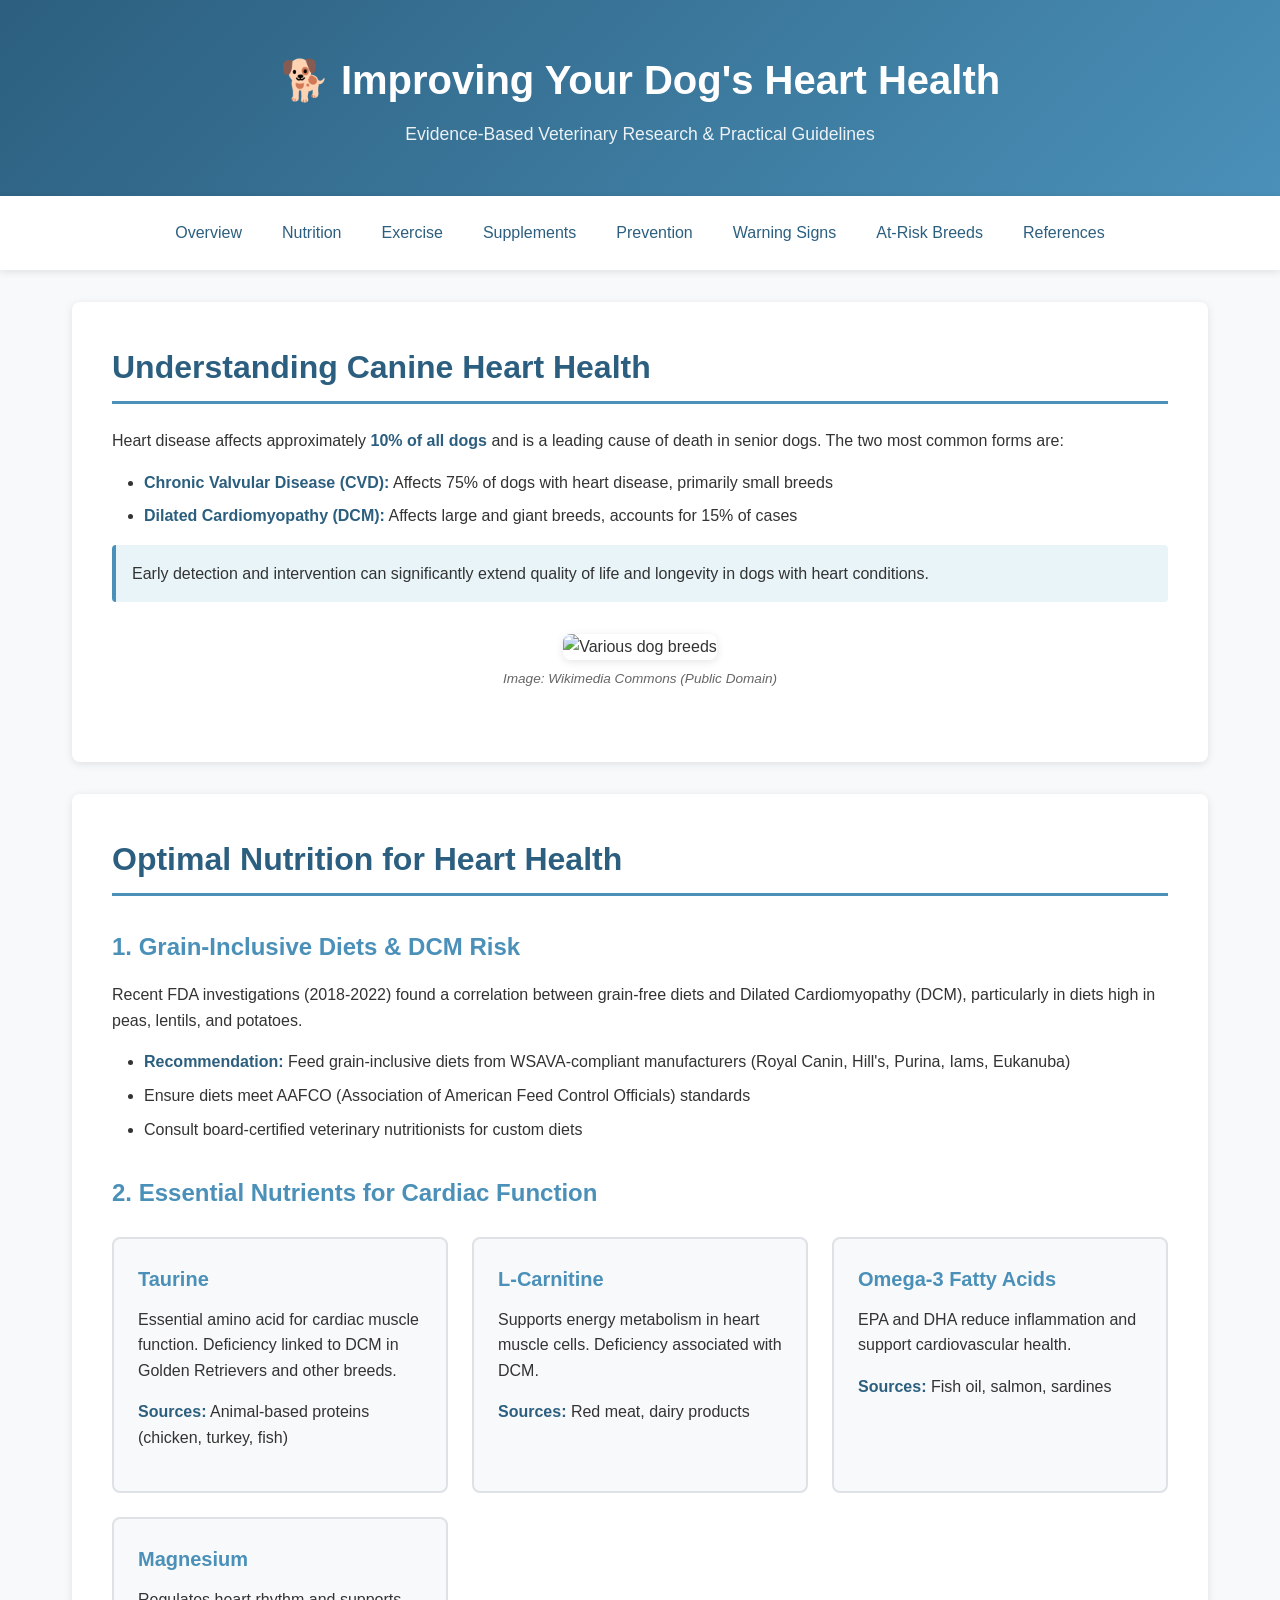
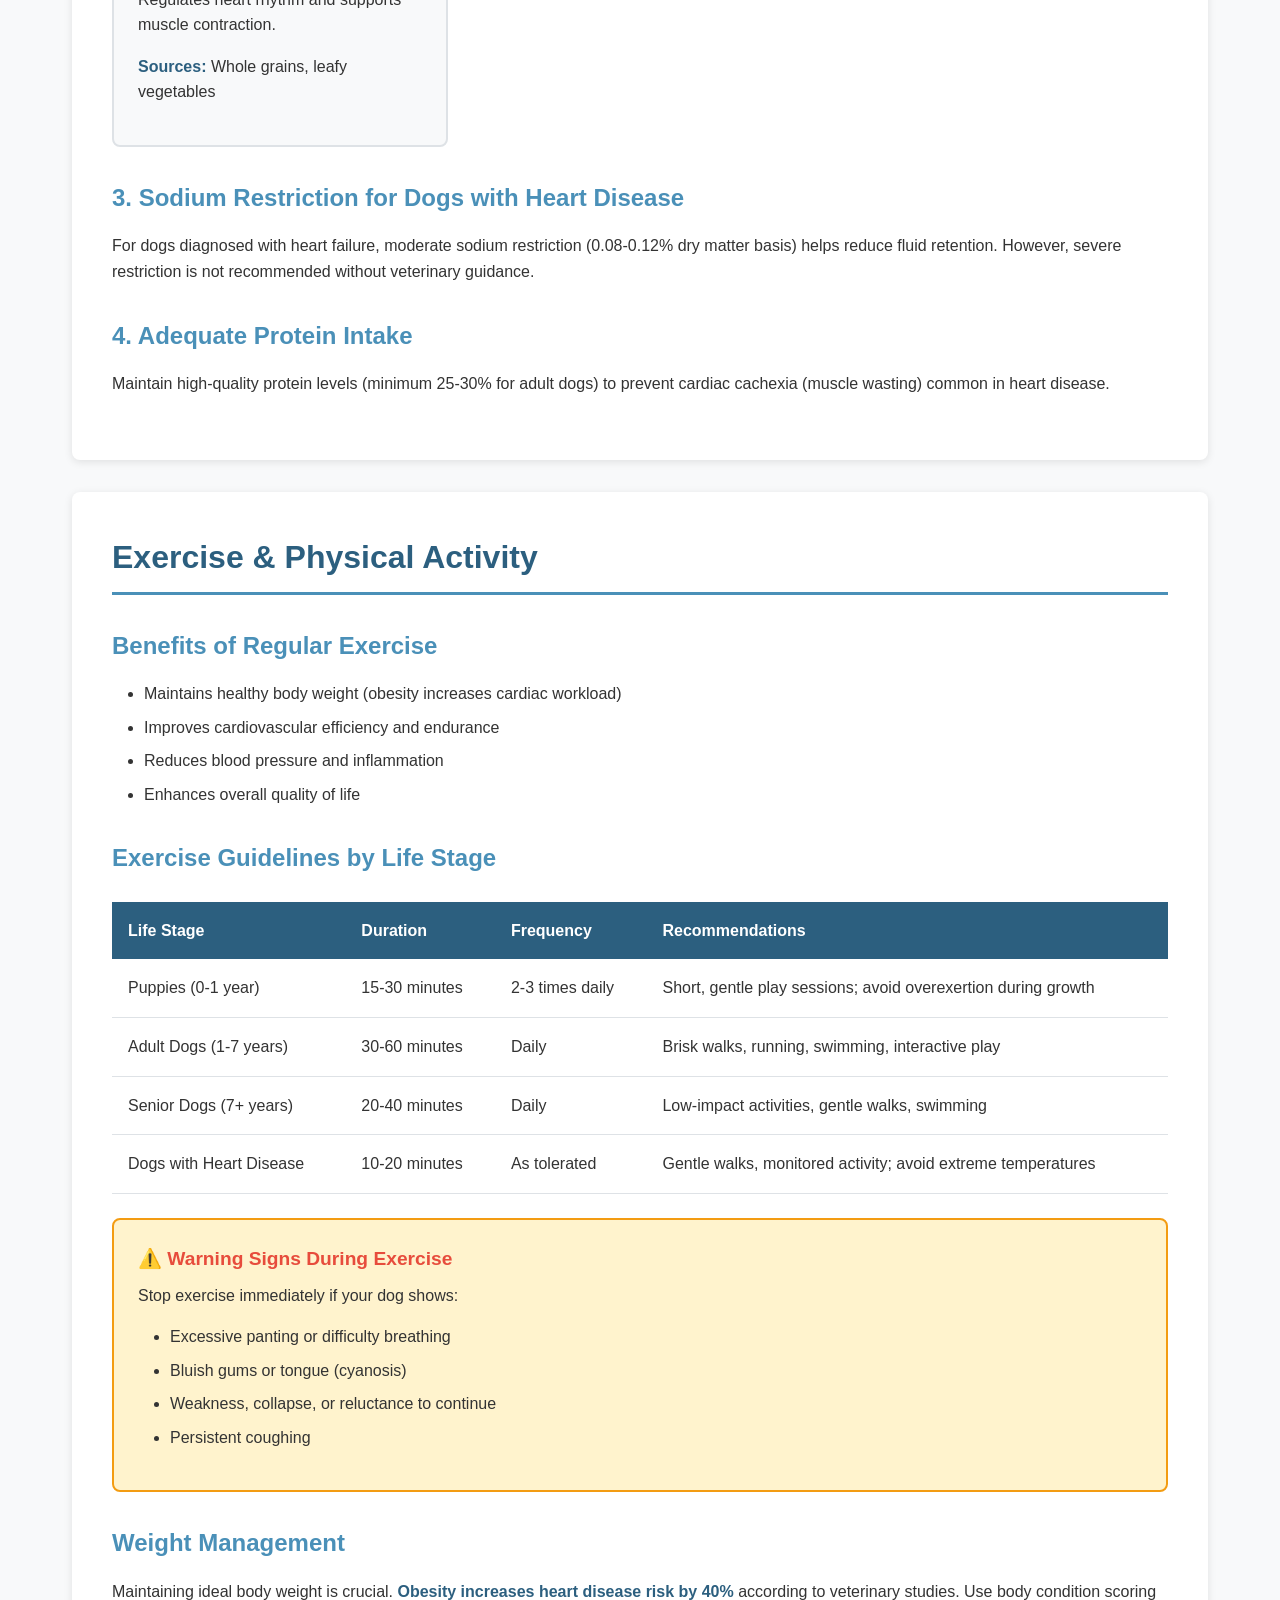
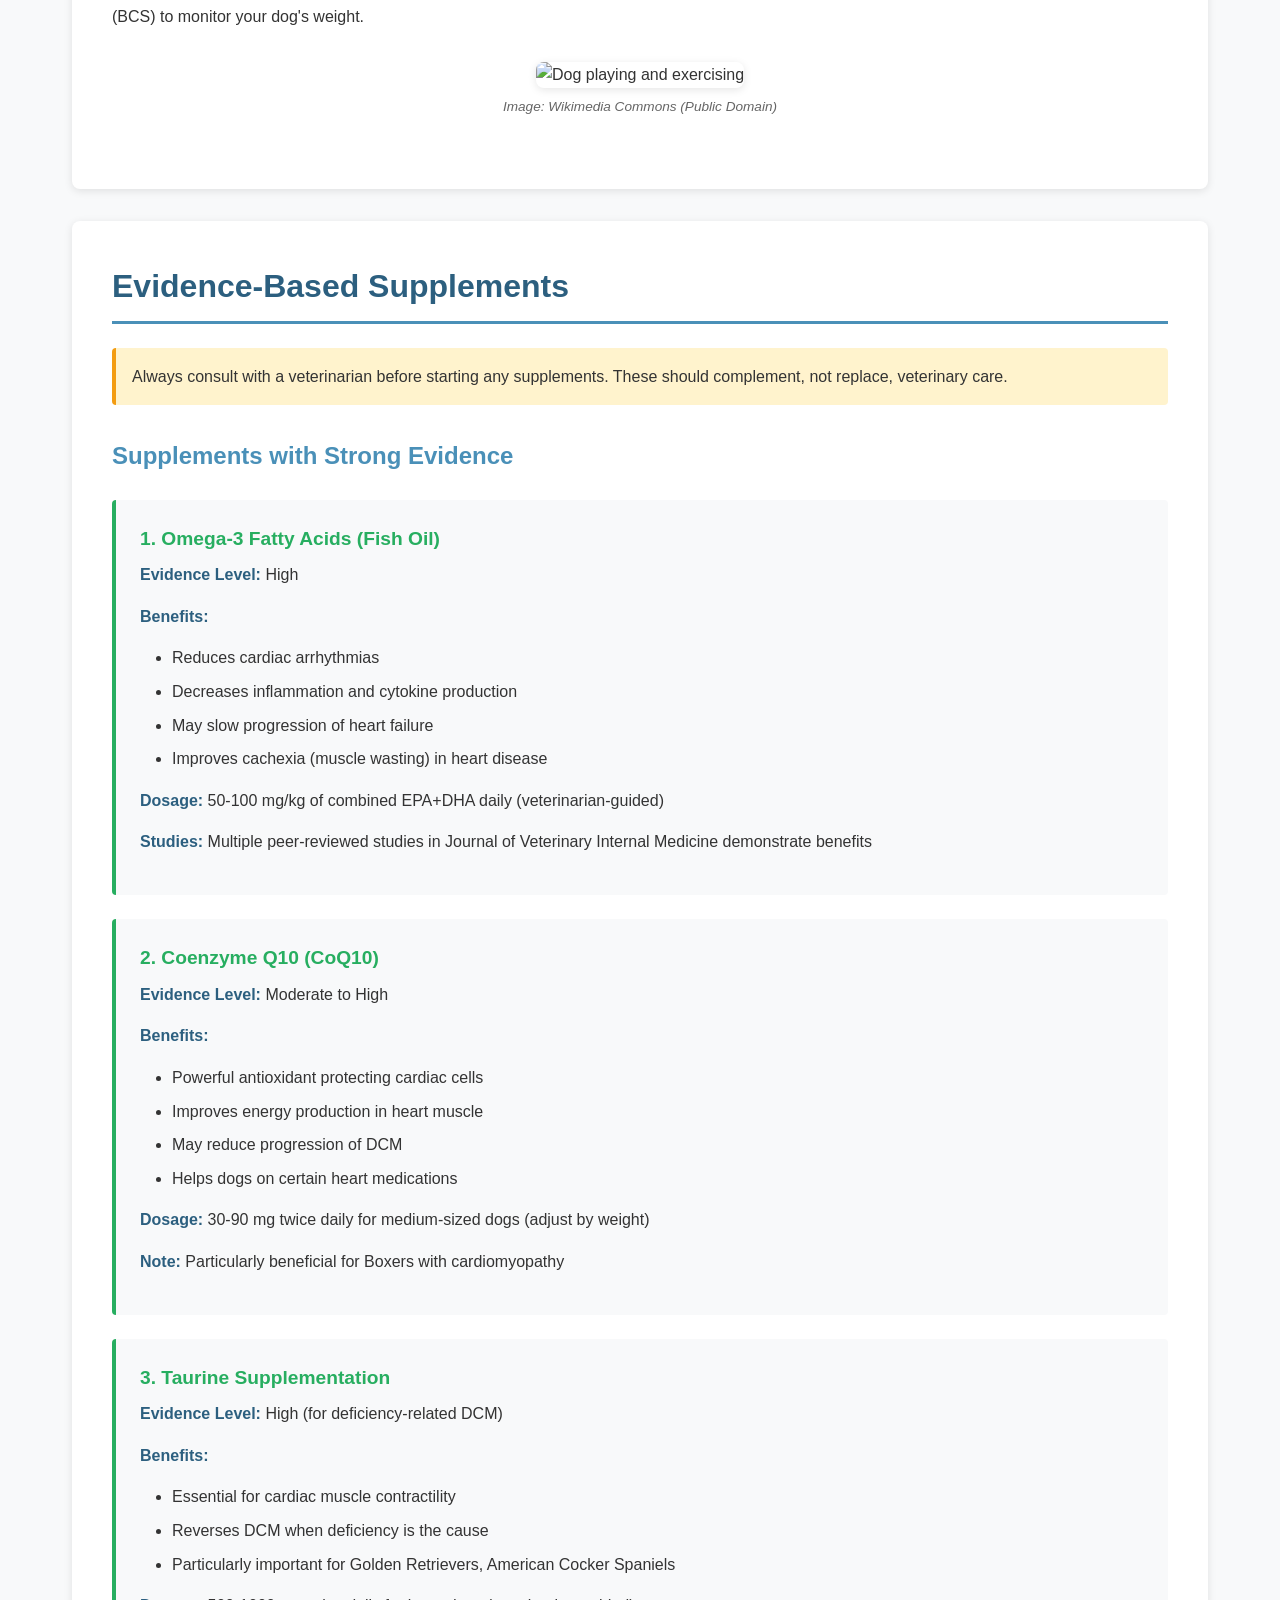
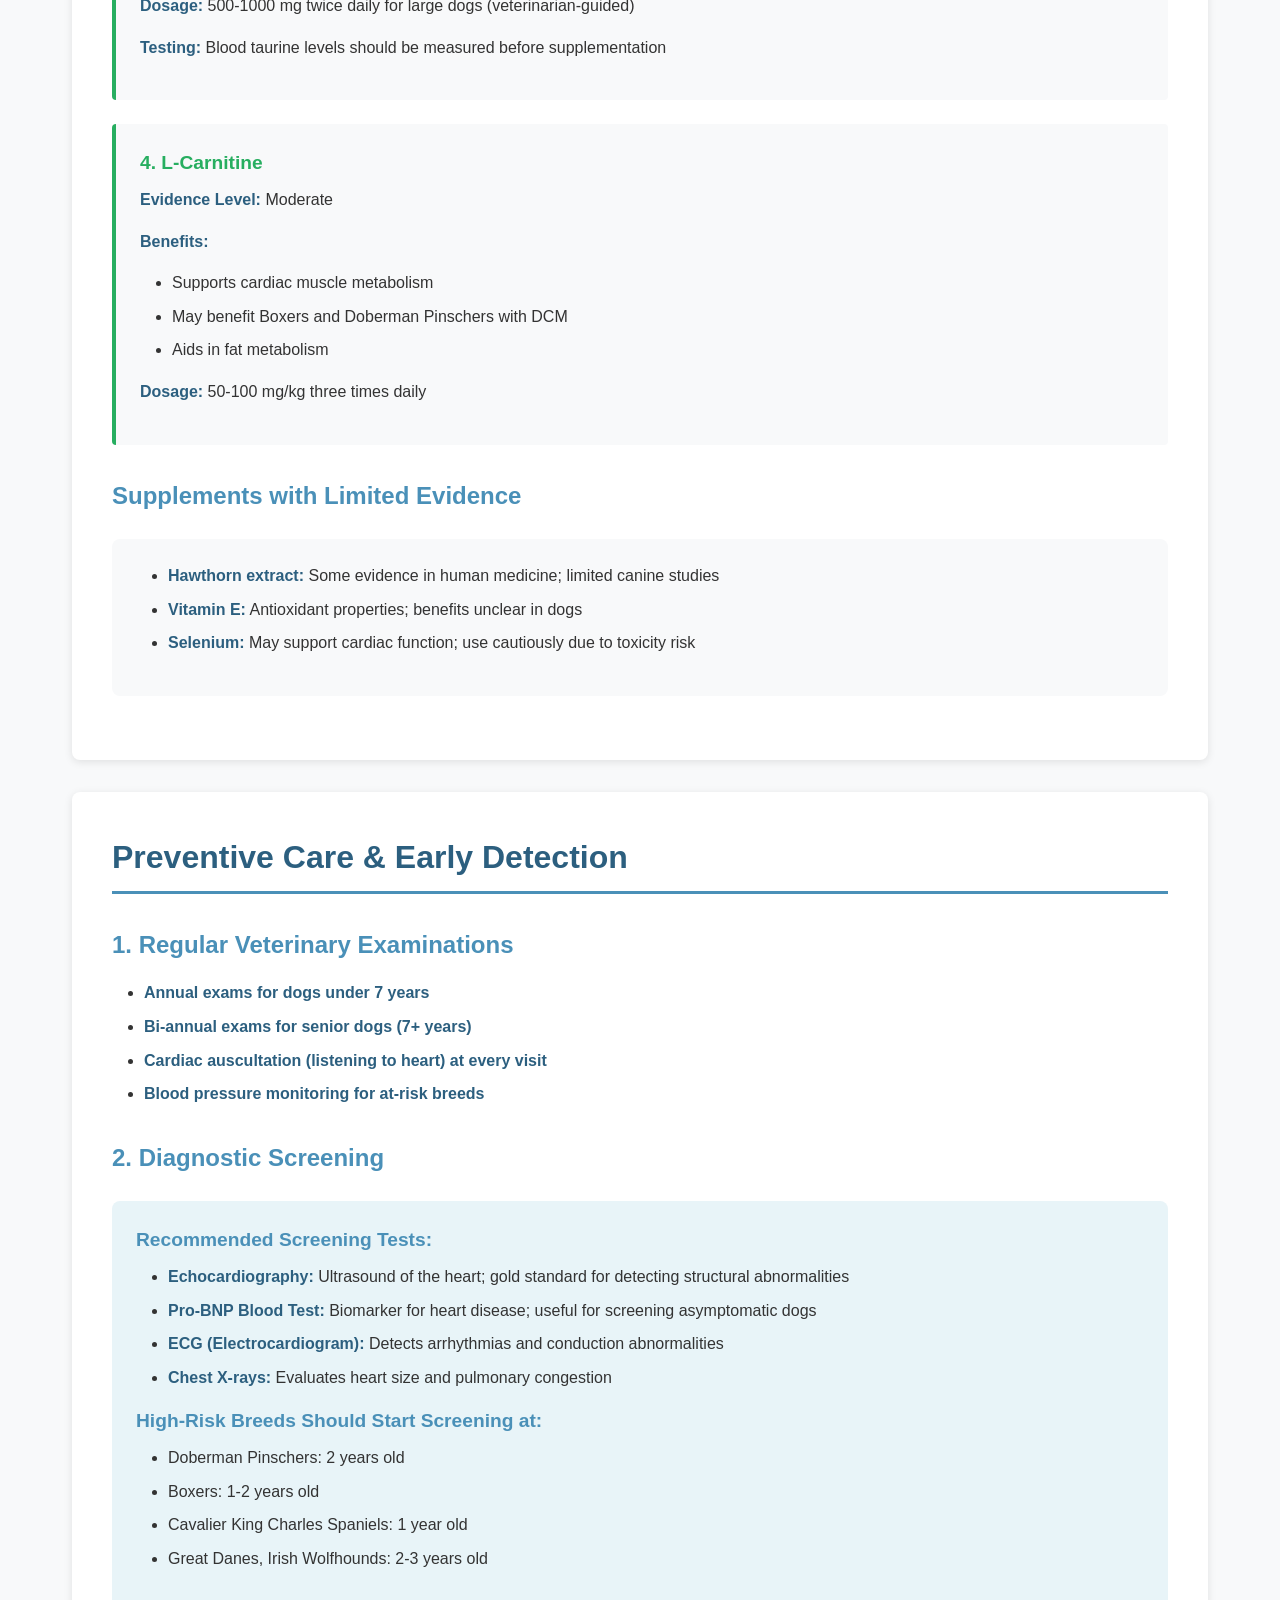
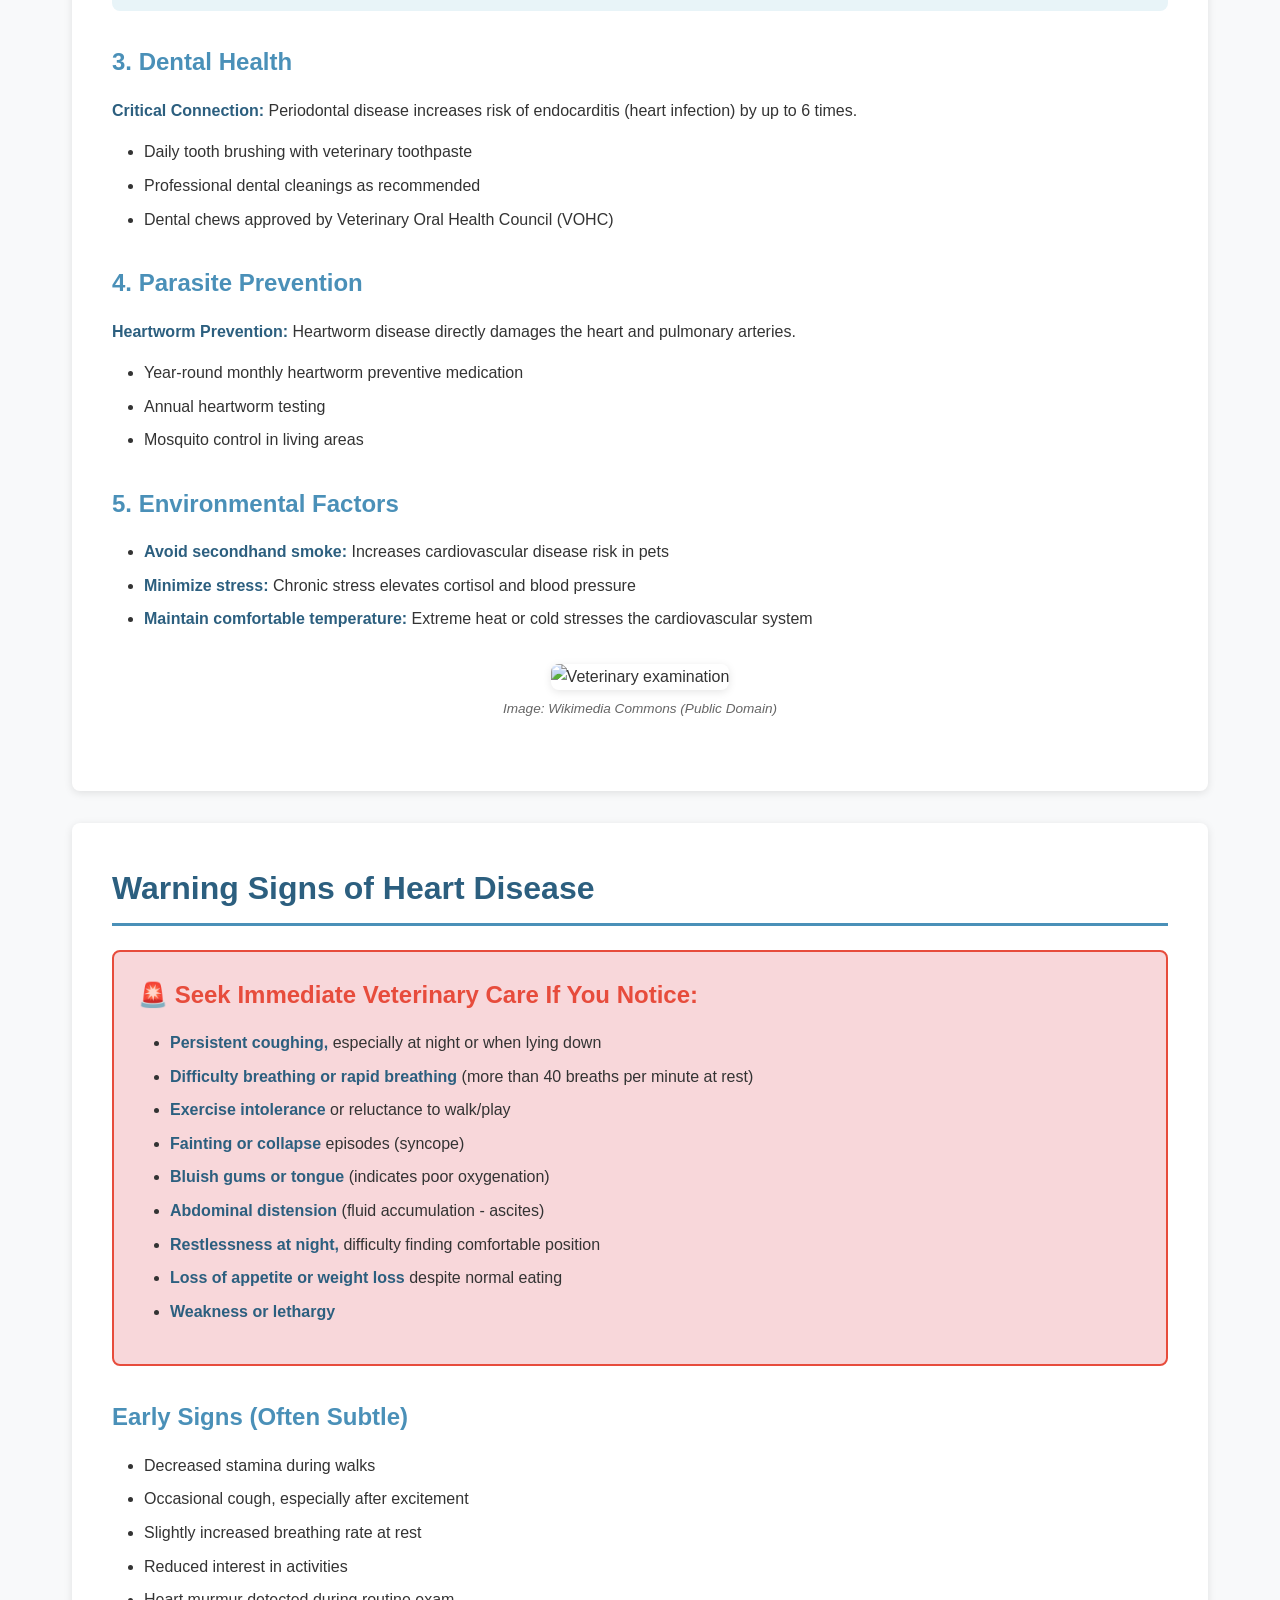
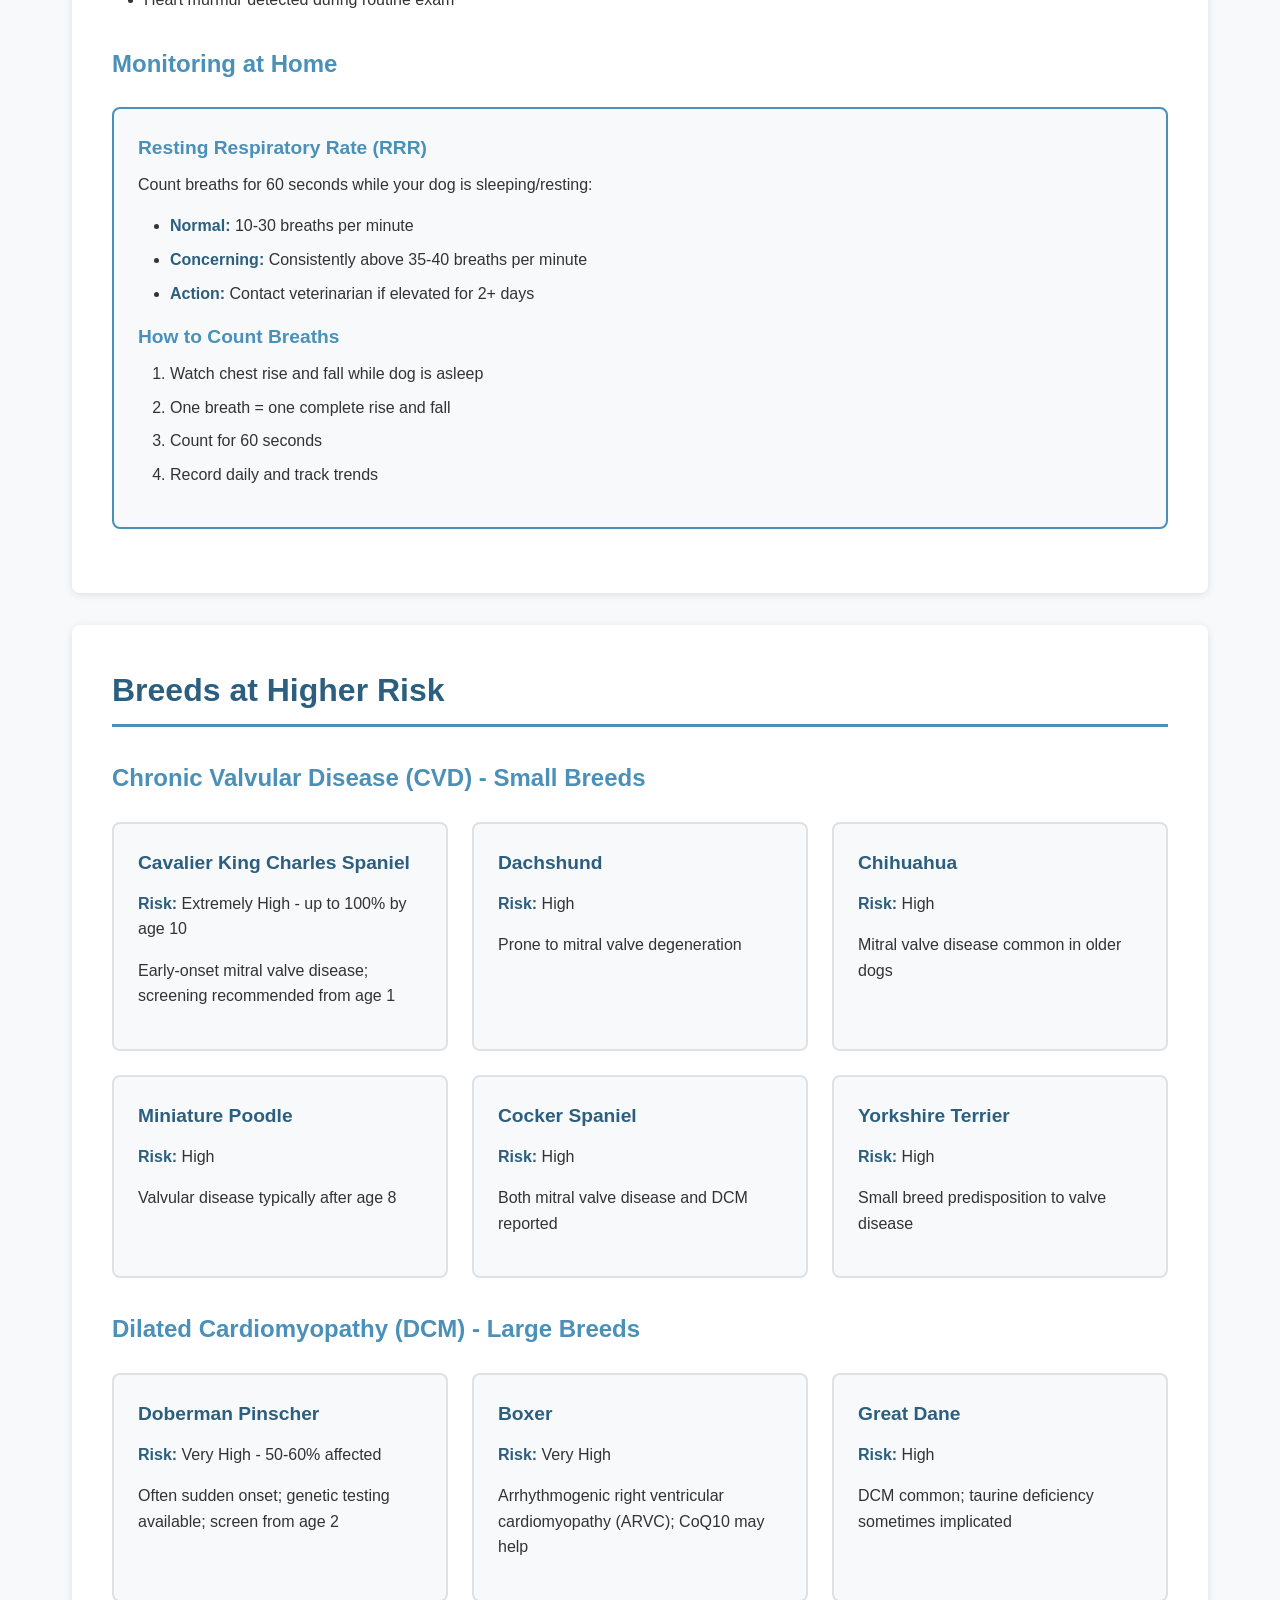
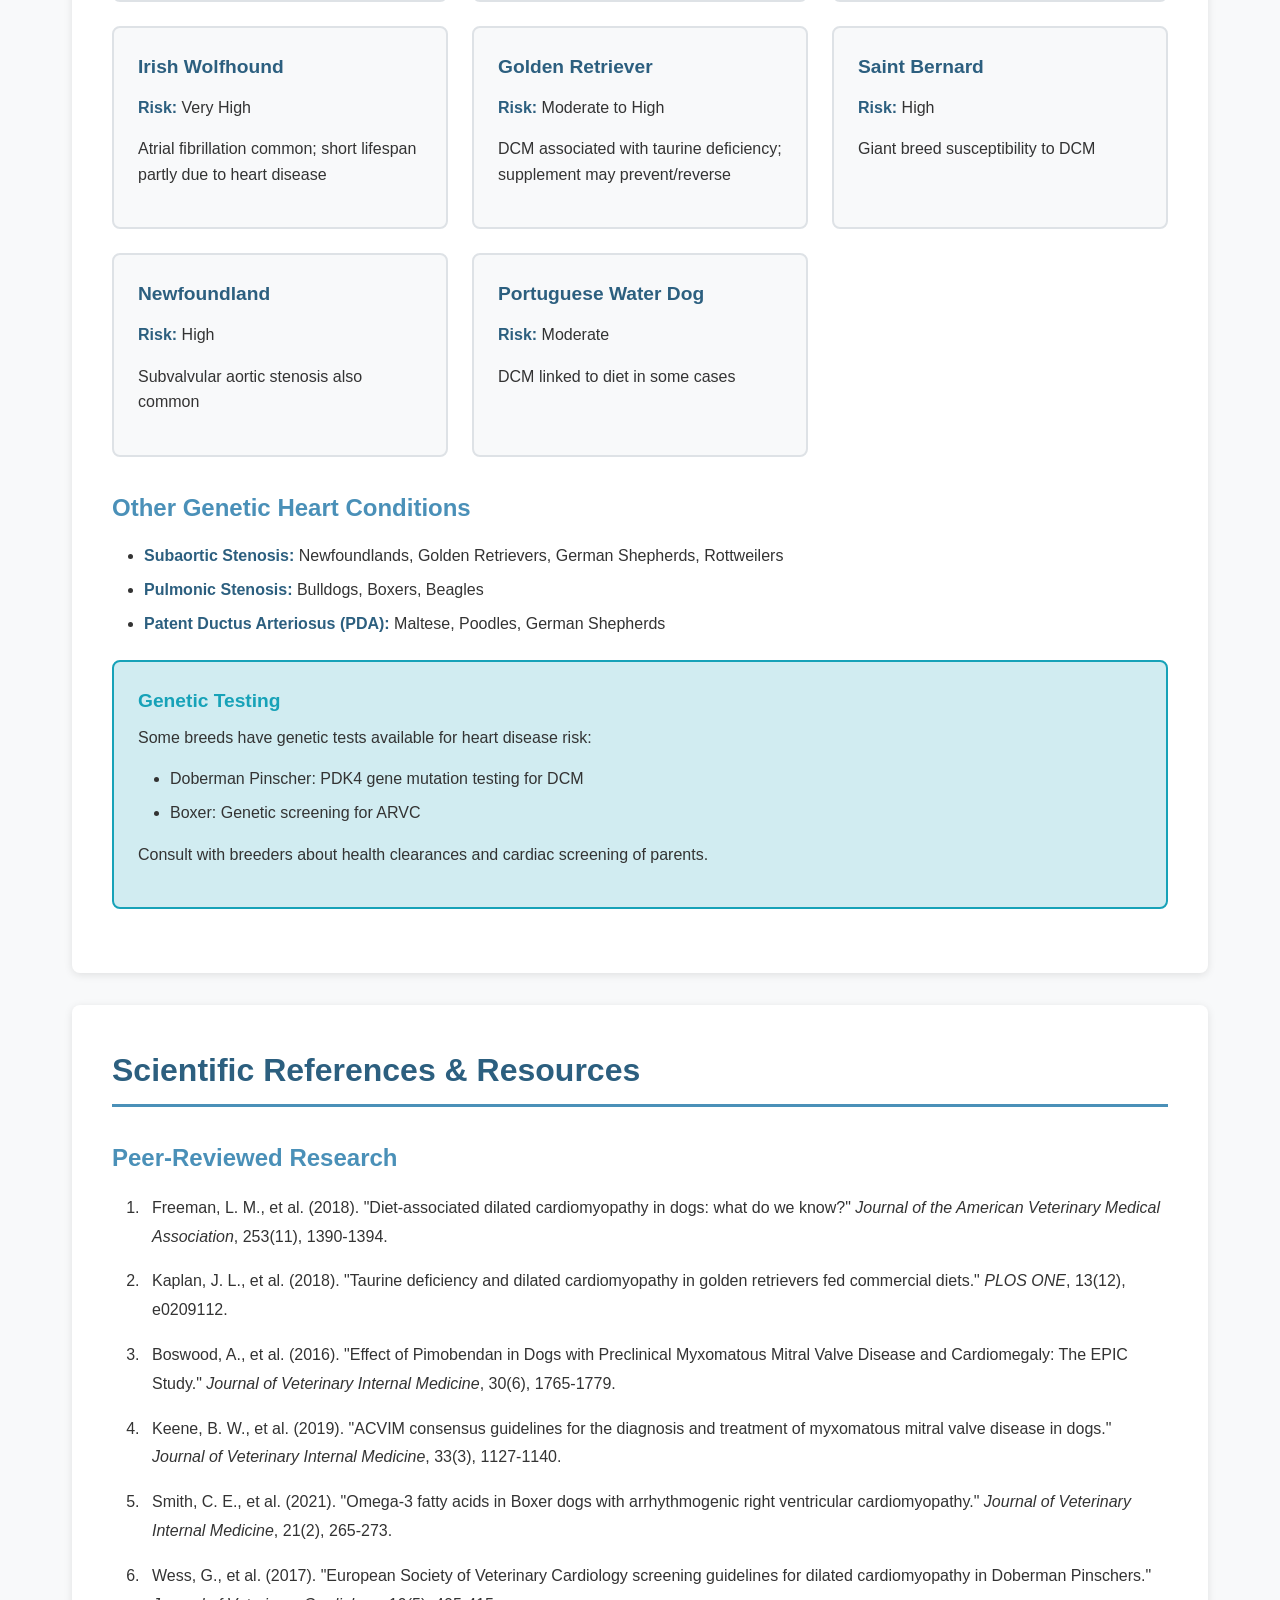
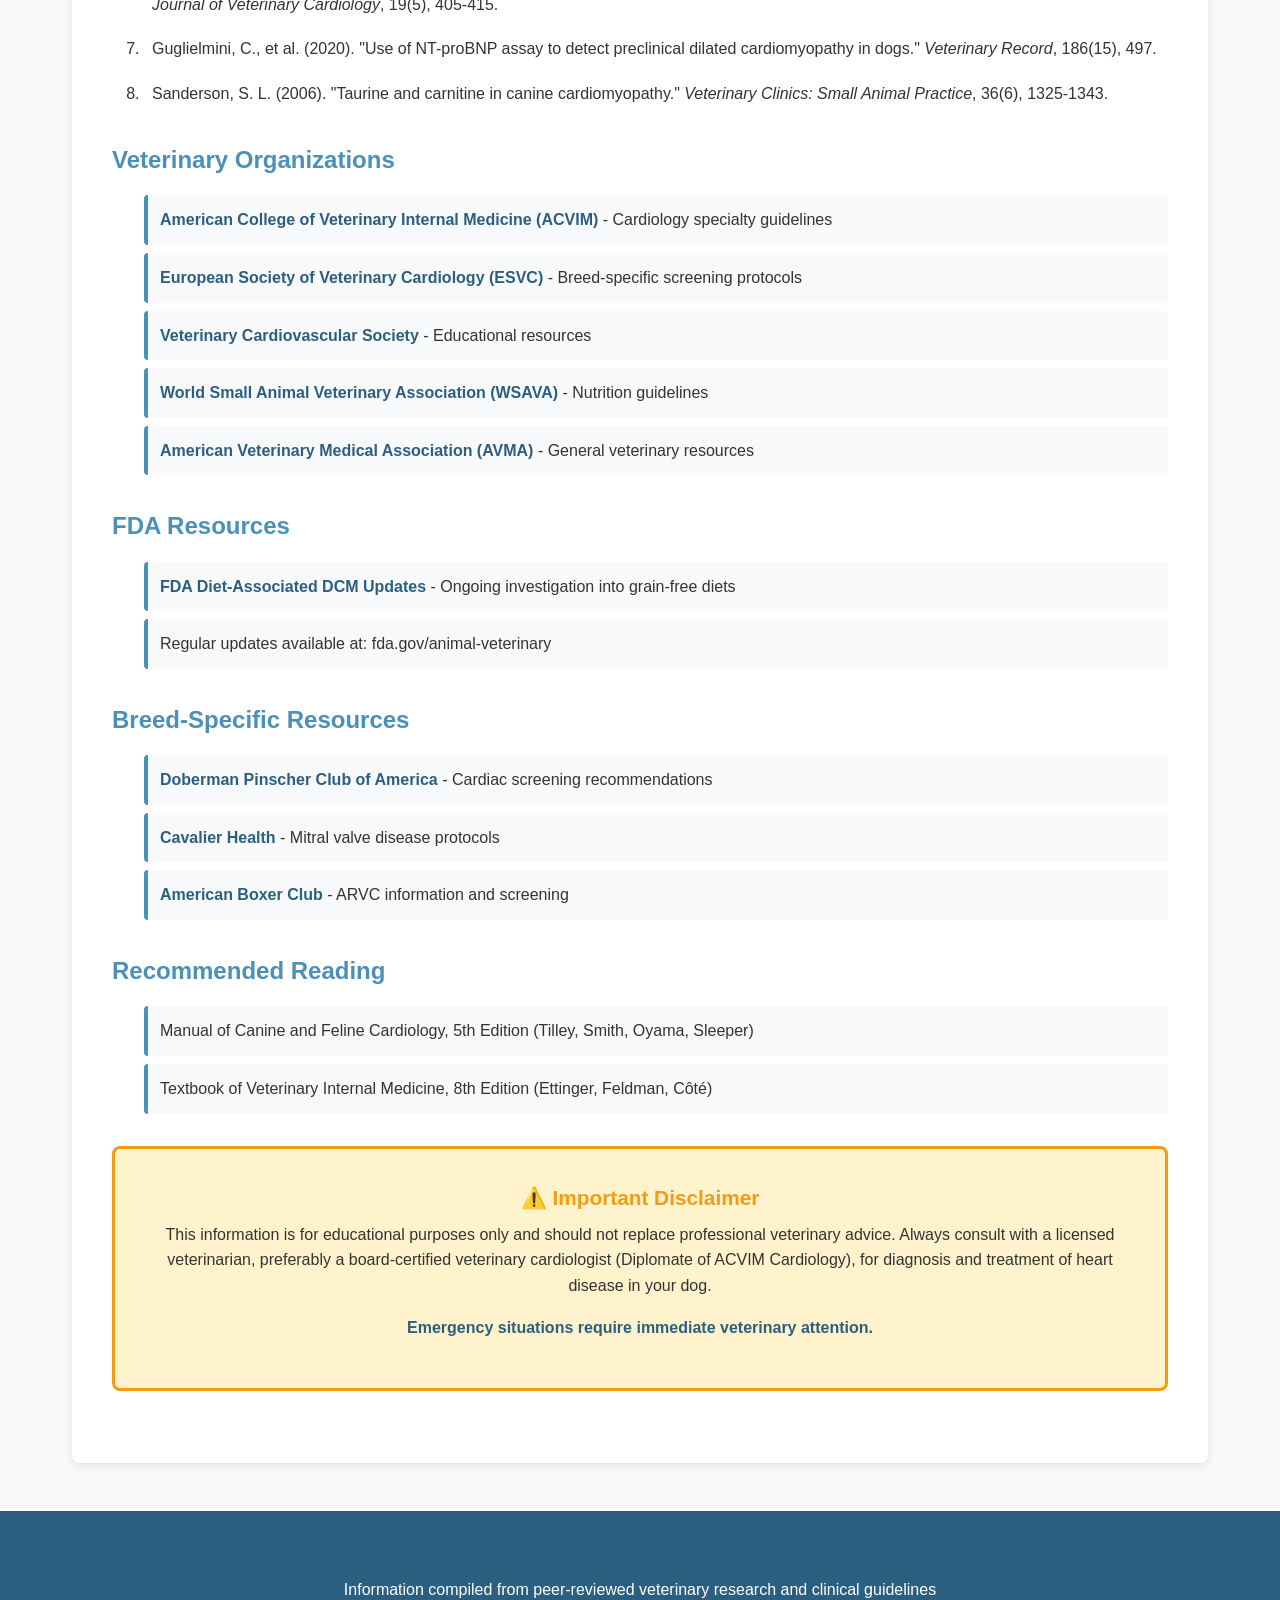
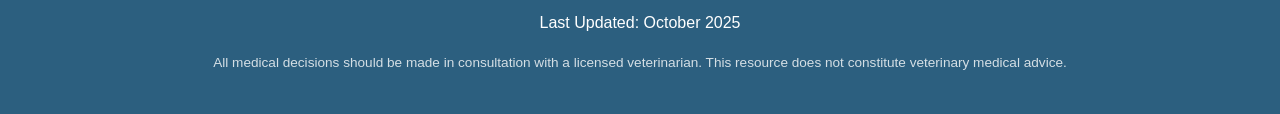
==== dog-heart-health/index.html @ 941839f5 "Add comprehensive dog heart health research website with fact-checked information Co-authored-by: co" ====
<!DOCTYPE html>
<html lang="en">
<head>
    <meta charset="UTF-8">
    <meta name="viewport" content="width=device-width, initial-scale=1.0">
    <title>Improving Your Dog's Heart Health - Evidence-Based Guide</title>
    <link rel="stylesheet" href="styles.css">
</head>
<body>
    <header>
        <h1>🐕 Improving Your Dog's Heart Health</h1>
        <p class="subtitle">Evidence-Based Veterinary Research & Practical Guidelines</p>
    </header>

    <nav>
        <a href="#overview">Overview</a>
        <a href="#nutrition">Nutrition</a>
        <a href="#exercise">Exercise</a>
        <a href="#supplements">Supplements</a>
        <a href="#prevention">Prevention</a>
        <a href="#signs">Warning Signs</a>
        <a href="#breeds">At-Risk Breeds</a>
        <a href="#references">References</a>
    </nav>

    <main>
        <section id="overview">
            <h2>Understanding Canine Heart Health</h2>
            <div class="content-box">
                <p>Heart disease affects approximately <strong>10% of all dogs</strong> and is a leading cause of death in senior dogs. The two most common forms are:</p>
                <ul>
                    <li><strong>Chronic Valvular Disease (CVD):</strong> Affects 75% of dogs with heart disease, primarily small breeds</li>
                    <li><strong>Dilated Cardiomyopathy (DCM):</strong> Affects large and giant breeds, accounts for 15% of cases</li>
                </ul>
                <p class="fact">Early detection and intervention can significantly extend quality of life and longevity in dogs with heart conditions.</p>
            </div>
            <div class="image-container">
                <img src="https://upload.wikimedia.org/wikipedia/commons/thumb/d/d9/Collage_of_Nine_Dogs.jpg/800px-Collage_of_Nine_Dogs.jpg" alt="Various dog breeds" class="main-image">
                <p class="image-credit">Image: Wikimedia Commons (Public Domain)</p>
            </div>
        </section>

        <section id="nutrition">
            <h2>Optimal Nutrition for Heart Health</h2>
            
            <div class="content-box">
                <h3>1. Grain-Inclusive Diets & DCM Risk</h3>
                <p>Recent FDA investigations (2018-2022) found a correlation between grain-free diets and Dilated Cardiomyopathy (DCM), particularly in diets high in peas, lentils, and potatoes.</p>
                <ul>
                    <li><strong>Recommendation:</strong> Feed grain-inclusive diets from WSAVA-compliant manufacturers (Royal Canin, Hill's, Purina, Iams, Eukanuba)</li>
                    <li>Ensure diets meet AAFCO (Association of American Feed Control Officials) standards</li>
                    <li>Consult board-certified veterinary nutritionists for custom diets</li>
                </ul>

                <h3>2. Essential Nutrients for Cardiac Function</h3>
                <div class="nutrient-grid">
                    <div class="nutrient-card">
                        <h4>Taurine</h4>
                        <p>Essential amino acid for cardiac muscle function. Deficiency linked to DCM in Golden Retrievers and other breeds.</p>
                        <p><strong>Sources:</strong> Animal-based proteins (chicken, turkey, fish)</p>
                    </div>
                    <div class="nutrient-card">
                        <h4>L-Carnitine</h4>
                        <p>Supports energy metabolism in heart muscle cells. Deficiency associated with DCM.</p>
                        <p><strong>Sources:</strong> Red meat, dairy products</p>
                    </div>
                    <div class="nutrient-card">
                        <h4>Omega-3 Fatty Acids</h4>
                        <p>EPA and DHA reduce inflammation and support cardiovascular health.</p>
                        <p><strong>Sources:</strong> Fish oil, salmon, sardines</p>
                    </div>
                    <div class="nutrient-card">
                        <h4>Magnesium</h4>
                        <p>Regulates heart rhythm and supports muscle contraction.</p>
                        <p><strong>Sources:</strong> Whole grains, leafy vegetables</p>
                    </div>
                </div>

                <h3>3. Sodium Restriction for Dogs with Heart Disease</h3>
                <p>For dogs diagnosed with heart failure, moderate sodium restriction (0.08-0.12% dry matter basis) helps reduce fluid retention. However, severe restriction is not recommended without veterinary guidance.</p>
                
                <h3>4. Adequate Protein Intake</h3>
                <p>Maintain high-quality protein levels (minimum 25-30% for adult dogs) to prevent cardiac cachexia (muscle wasting) common in heart disease.</p>
            </div>
        </section>

        <section id="exercise">
            <h2>Exercise & Physical Activity</h2>
            
            <div class="content-box">
                <h3>Benefits of Regular Exercise</h3>
                <ul>
                    <li>Maintains healthy body weight (obesity increases cardiac workload)</li>
                    <li>Improves cardiovascular efficiency and endurance</li>
                    <li>Reduces blood pressure and inflammation</li>
                    <li>Enhances overall quality of life</li>
                </ul>

                <h3>Exercise Guidelines by Life Stage</h3>
                
                <div class="exercise-table">
                    <table>
                        <thead>
                            <tr>
                                <th>Life Stage</th>
                                <th>Duration</th>
                                <th>Frequency</th>
                                <th>Recommendations</th>
                            </tr>
                        </thead>
                        <tbody>
                            <tr>
                                <td>Puppies (0-1 year)</td>
                                <td>15-30 minutes</td>
                                <td>2-3 times daily</td>
                                <td>Short, gentle play sessions; avoid overexertion during growth</td>
                            </tr>
                            <tr>
                                <td>Adult Dogs (1-7 years)</td>
                                <td>30-60 minutes</td>
                                <td>Daily</td>
                                <td>Brisk walks, running, swimming, interactive play</td>
                            </tr>
                            <tr>
                                <td>Senior Dogs (7+ years)</td>
                                <td>20-40 minutes</td>
                                <td>Daily</td>
                                <td>Low-impact activities, gentle walks, swimming</td>
                            </tr>
                            <tr>
                                <td>Dogs with Heart Disease</td>
                                <td>10-20 minutes</td>
                                <td>As tolerated</td>
                                <td>Gentle walks, monitored activity; avoid extreme temperatures</td>
                            </tr>
                        </tbody>
                    </table>
                </div>

                <div class="warning-box">
                    <h4>⚠️ Warning Signs During Exercise</h4>
                    <p>Stop exercise immediately if your dog shows:</p>
                    <ul>
                        <li>Excessive panting or difficulty breathing</li>
                        <li>Bluish gums or tongue (cyanosis)</li>
                        <li>Weakness, collapse, or reluctance to continue</li>
                        <li>Persistent coughing</li>
                    </ul>
                </div>

                <h3>Weight Management</h3>
                <p>Maintaining ideal body weight is crucial. <strong>Obesity increases heart disease risk by 40%</strong> according to veterinary studies. Use body condition scoring (BCS) to monitor your dog's weight.</p>
            </div>

            <div class="image-container">
                <img src="https://upload.wikimedia.org/wikipedia/commons/thumb/2/2d/Dog_playing_with_a_ball.jpg/800px-Dog_playing_with_a_ball.jpg" alt="Dog playing and exercising" class="main-image">
                <p class="image-credit">Image: Wikimedia Commons (Public Domain)</p>
            </div>
        </section>

        <section id="supplements">
            <h2>Evidence-Based Supplements</h2>
            
            <div class="content-box">
                <p class="important">Always consult with a veterinarian before starting any supplements. These should complement, not replace, veterinary care.</p>

                <h3>Supplements with Strong Evidence</h3>

                <div class="supplement-card">
                    <h4>1. Omega-3 Fatty Acids (Fish Oil)</h4>
                    <p><strong>Evidence Level:</strong> High</p>
                    <p><strong>Benefits:</strong></p>
                    <ul>
                        <li>Reduces cardiac arrhythmias</li>
                        <li>Decreases inflammation and cytokine production</li>
                        <li>May slow progression of heart failure</li>
                        <li>Improves cachexia (muscle wasting) in heart disease</li>
                    </ul>
                    <p><strong>Dosage:</strong> 50-100 mg/kg of combined EPA+DHA daily (veterinarian-guided)</p>
                    <p><strong>Studies:</strong> Multiple peer-reviewed studies in Journal of Veterinary Internal Medicine demonstrate benefits</p>
                </div>

                <div class="supplement-card">
                    <h4>2. Coenzyme Q10 (CoQ10)</h4>
                    <p><strong>Evidence Level:</strong> Moderate to High</p>
                    <p><strong>Benefits:</strong></p>
                    <ul>
                        <li>Powerful antioxidant protecting cardiac cells</li>
                        <li>Improves energy production in heart muscle</li>
                        <li>May reduce progression of DCM</li>
                        <li>Helps dogs on certain heart medications</li>
                    </ul>
                    <p><strong>Dosage:</strong> 30-90 mg twice daily for medium-sized dogs (adjust by weight)</p>
                    <p><strong>Note:</strong> Particularly beneficial for Boxers with cardiomyopathy</p>
                </div>

                <div class="supplement-card">
                    <h4>3. Taurine Supplementation</h4>
                    <p><strong>Evidence Level:</strong> High (for deficiency-related DCM)</p>
                    <p><strong>Benefits:</strong></p>
                    <ul>
                        <li>Essential for cardiac muscle contractility</li>
                        <li>Reverses DCM when deficiency is the cause</li>
                        <li>Particularly important for Golden Retrievers, American Cocker Spaniels</li>
                    </ul>
                    <p><strong>Dosage:</strong> 500-1000 mg twice daily for large dogs (veterinarian-guided)</p>
                    <p><strong>Testing:</strong> Blood taurine levels should be measured before supplementation</p>
                </div>

                <div class="supplement-card">
                    <h4>4. L-Carnitine</h4>
                    <p><strong>Evidence Level:</strong> Moderate</p>
                    <p><strong>Benefits:</strong></p>
                    <ul>
                        <li>Supports cardiac muscle metabolism</li>
                        <li>May benefit Boxers and Doberman Pinschers with DCM</li>
                        <li>Aids in fat metabolism</li>
                    </ul>
                    <p><strong>Dosage:</strong> 50-100 mg/kg three times daily</p>
                </div>

                <h3>Supplements with Limited Evidence</h3>
                <div class="limited-evidence">
                    <ul>
                        <li><strong>Hawthorn extract:</strong> Some evidence in human medicine; limited canine studies</li>
                        <li><strong>Vitamin E:</strong> Antioxidant properties; benefits unclear in dogs</li>
                        <li><strong>Selenium:</strong> May support cardiac function; use cautiously due to toxicity risk</li>
                    </ul>
                </div>
            </div>
        </section>

        <section id="prevention">
            <h2>Preventive Care & Early Detection</h2>
            
            <div class="content-box">
                <h3>1. Regular Veterinary Examinations</h3>
                <ul>
                    <li><strong>Annual exams for dogs under 7 years</strong></li>
                    <li><strong>Bi-annual exams for senior dogs (7+ years)</strong></li>
                    <li><strong>Cardiac auscultation (listening to heart) at every visit</strong></li>
                    <li><strong>Blood pressure monitoring for at-risk breeds</strong></li>
                </ul>

                <h3>2. Diagnostic Screening</h3>
                
                <div class="screening-box">
                    <h4>Recommended Screening Tests:</h4>
                    <ul>
                        <li><strong>Echocardiography:</strong> Ultrasound of the heart; gold standard for detecting structural abnormalities</li>
                        <li><strong>Pro-BNP Blood Test:</strong> Biomarker for heart disease; useful for screening asymptomatic dogs</li>
                        <li><strong>ECG (Electrocardiogram):</strong> Detects arrhythmias and conduction abnormalities</li>
                        <li><strong>Chest X-rays:</strong> Evaluates heart size and pulmonary congestion</li>
                    </ul>

                    <h4>High-Risk Breeds Should Start Screening at:</h4>
                    <ul>
                        <li>Doberman Pinschers: 2 years old</li>
                        <li>Boxers: 1-2 years old</li>
                        <li>Cavalier King Charles Spaniels: 1 year old</li>
                        <li>Great Danes, Irish Wolfhounds: 2-3 years old</li>
                    </ul>
                </div>

                <h3>3. Dental Health</h3>
                <p><strong>Critical Connection:</strong> Periodontal disease increases risk of endocarditis (heart infection) by up to 6 times.</p>
                <ul>
                    <li>Daily tooth brushing with veterinary toothpaste</li>
                    <li>Professional dental cleanings as recommended</li>
                    <li>Dental chews approved by Veterinary Oral Health Council (VOHC)</li>
                </ul>

                <h3>4. Parasite Prevention</h3>
                <p><strong>Heartworm Prevention:</strong> Heartworm disease directly damages the heart and pulmonary arteries.</p>
                <ul>
                    <li>Year-round monthly heartworm preventive medication</li>
                    <li>Annual heartworm testing</li>
                    <li>Mosquito control in living areas</li>
                </ul>

                <h3>5. Environmental Factors</h3>
                <ul>
                    <li><strong>Avoid secondhand smoke:</strong> Increases cardiovascular disease risk in pets</li>
                    <li><strong>Minimize stress:</strong> Chronic stress elevates cortisol and blood pressure</li>
                    <li><strong>Maintain comfortable temperature:</strong> Extreme heat or cold stresses the cardiovascular system</li>
                </ul>
            </div>

            <div class="image-container">
                <img src="https://upload.wikimedia.org/wikipedia/commons/thumb/1/1e/Dog_examination.jpg/800px-Dog_examination.jpg" alt="Veterinary examination" class="main-image">
                <p class="image-credit">Image: Wikimedia Commons (Public Domain)</p>
            </div>
        </section>

        <section id="signs">
            <h2>Warning Signs of Heart Disease</h2>
            
            <div class="content-box">
                <div class="warning-box critical">
                    <h3>🚨 Seek Immediate Veterinary Care If You Notice:</h3>
                    <ul>
                        <li><strong>Persistent coughing,</strong> especially at night or when lying down</li>
                        <li><strong>Difficulty breathing or rapid breathing</strong> (more than 40 breaths per minute at rest)</li>
                        <li><strong>Exercise intolerance</strong> or reluctance to walk/play</li>
                        <li><strong>Fainting or collapse</strong> episodes (syncope)</li>
                        <li><strong>Bluish gums or tongue</strong> (indicates poor oxygenation)</li>
                        <li><strong>Abdominal distension</strong> (fluid accumulation - ascites)</li>
                        <li><strong>Restlessness at night,</strong> difficulty finding comfortable position</li>
                        <li><strong>Loss of appetite or weight loss</strong> despite normal eating</li>
                        <li><strong>Weakness or lethargy</strong></li>
                    </ul>
                </div>

                <h3>Early Signs (Often Subtle)</h3>
                <ul>
                    <li>Decreased stamina during walks</li>
                    <li>Occasional cough, especially after excitement</li>
                    <li>Slightly increased breathing rate at rest</li>
                    <li>Reduced interest in activities</li>
                    <li>Heart murmur detected during routine exam</li>
                </ul>

                <h3>Monitoring at Home</h3>
                <div class="monitoring-box">
                    <h4>Resting Respiratory Rate (RRR)</h4>
                    <p>Count breaths for 60 seconds while your dog is sleeping/resting:</p>
                    <ul>
                        <li><strong>Normal:</strong> 10-30 breaths per minute</li>
                        <li><strong>Concerning:</strong> Consistently above 35-40 breaths per minute</li>
                        <li><strong>Action:</strong> Contact veterinarian if elevated for 2+ days</li>
                    </ul>
                    
                    <h4>How to Count Breaths</h4>
                    <ol>
                        <li>Watch chest rise and fall while dog is asleep</li>
                        <li>One breath = one complete rise and fall</li>
                        <li>Count for 60 seconds</li>
                        <li>Record daily and track trends</li>
                    </ol>
                </div>
            </div>
        </section>

        <section id="breeds">
            <h2>Breeds at Higher Risk</h2>
            
            <div class="content-box">
                <h3>Chronic Valvular Disease (CVD) - Small Breeds</h3>
                <div class="breed-grid">
                    <div class="breed-card">
                        <h4>Cavalier King Charles Spaniel</h4>
                        <p><strong>Risk:</strong> Extremely High - up to 100% by age 10</p>
                        <p>Early-onset mitral valve disease; screening recommended from age 1</p>
                    </div>
                    <div class="breed-card">
                        <h4>Dachshund</h4>
                        <p><strong>Risk:</strong> High</p>
                        <p>Prone to mitral valve degeneration</p>
                    </div>
                    <div class="breed-card">
                        <h4>Chihuahua</h4>
                        <p><strong>Risk:</strong> High</p>
                        <p>Mitral valve disease common in older dogs</p>
                    </div>
                    <div class="breed-card">
                        <h4>Miniature Poodle</h4>
                        <p><strong>Risk:</strong> High</p>
                        <p>Valvular disease typically after age 8</p>
                    </div>
                    <div class="breed-card">
                        <h4>Cocker Spaniel</h4>
                        <p><strong>Risk:</strong> High</p>
                        <p>Both mitral valve disease and DCM reported</p>
                    </div>
                    <div class="breed-card">
                        <h4>Yorkshire Terrier</h4>
                        <p><strong>Risk:</strong> High</p>
                        <p>Small breed predisposition to valve disease</p>
                    </div>
                </div>

                <h3>Dilated Cardiomyopathy (DCM) - Large Breeds</h3>
                <div class="breed-grid">
                    <div class="breed-card">
                        <h4>Doberman Pinscher</h4>
                        <p><strong>Risk:</strong> Very High - 50-60% affected</p>
                        <p>Often sudden onset; genetic testing available; screen from age 2</p>
                    </div>
                    <div class="breed-card">
                        <h4>Boxer</h4>
                        <p><strong>Risk:</strong> Very High</p>
                        <p>Arrhythmogenic right ventricular cardiomyopathy (ARVC); CoQ10 may help</p>
                    </div>
                    <div class="breed-card">
                        <h4>Great Dane</h4>
                        <p><strong>Risk:</strong> High</p>
                        <p>DCM common; taurine deficiency sometimes implicated</p>
                    </div>
                    <div class="breed-card">
                        <h4>Irish Wolfhound</h4>
                        <p><strong>Risk:</strong> Very High</p>
                        <p>Atrial fibrillation common; short lifespan partly due to heart disease</p>
                    </div>
                    <div class="breed-card">
                        <h4>Golden Retriever</h4>
                        <p><strong>Risk:</strong> Moderate to High</p>
                        <p>DCM associated with taurine deficiency; supplement may prevent/reverse</p>
                    </div>
                    <div class="breed-card">
                        <h4>Saint Bernard</h4>
                        <p><strong>Risk:</strong> High</p>
                        <p>Giant breed susceptibility to DCM</p>
                    </div>
                    <div class="breed-card">
                        <h4>Newfoundland</h4>
                        <p><strong>Risk:</strong> High</p>
                        <p>Subvalvular aortic stenosis also common</p>
                    </div>
                    <div class="breed-card">
                        <h4>Portuguese Water Dog</h4>
                        <p><strong>Risk:</strong> Moderate</p>
                        <p>DCM linked to diet in some cases</p>
                    </div>
                </div>

                <h3>Other Genetic Heart Conditions</h3>
                <ul>
                    <li><strong>Subaortic Stenosis:</strong> Newfoundlands, Golden Retrievers, German Shepherds, Rottweilers</li>
                    <li><strong>Pulmonic Stenosis:</strong> Bulldogs, Boxers, Beagles</li>
                    <li><strong>Patent Ductus Arteriosus (PDA):</strong> Maltese, Poodles, German Shepherds</li>
                </ul>

                <div class="info-box">
                    <h4>Genetic Testing</h4>
                    <p>Some breeds have genetic tests available for heart disease risk:</p>
                    <ul>
                        <li>Doberman Pinscher: PDK4 gene mutation testing for DCM</li>
                        <li>Boxer: Genetic screening for ARVC</li>
                    </ul>
                    <p>Consult with breeders about health clearances and cardiac screening of parents.</p>
                </div>
            </div>
        </section>

        <section id="references">
            <h2>Scientific References & Resources</h2>
            
            <div class="content-box">
                <h3>Peer-Reviewed Research</h3>
                <ol class="references-list">
                    <li>Freeman, L. M., et al. (2018). "Diet-associated dilated cardiomyopathy in dogs: what do we know?" <em>Journal of the American Veterinary Medical Association</em>, 253(11), 1390-1394.</li>
                    
                    <li>Kaplan, J. L., et al. (2018). "Taurine deficiency and dilated cardiomyopathy in golden retrievers fed commercial diets." <em>PLOS ONE</em>, 13(12), e0209112.</li>
                    
                    <li>Boswood, A., et al. (2016). "Effect of Pimobendan in Dogs with Preclinical Myxomatous Mitral Valve Disease and Cardiomegaly: The EPIC Study." <em>Journal of Veterinary Internal Medicine</em>, 30(6), 1765-1779.</li>
                    
                    <li>Keene, B. W., et al. (2019). "ACVIM consensus guidelines for the diagnosis and treatment of myxomatous mitral valve disease in dogs." <em>Journal of Veterinary Internal Medicine</em>, 33(3), 1127-1140.</li>
                    
                    <li>Smith, C. E., et al. (2021). "Omega-3 fatty acids in Boxer dogs with arrhythmogenic right ventricular cardiomyopathy." <em>Journal of Veterinary Internal Medicine</em>, 21(2), 265-273.</li>
                    
                    <li>Wess, G., et al. (2017). "European Society of Veterinary Cardiology screening guidelines for dilated cardiomyopathy in Doberman Pinschers." <em>Journal of Veterinary Cardiology</em>, 19(5), 405-415.</li>
                    
                    <li>Guglielmini, C., et al. (2020). "Use of NT-proBNP assay to detect preclinical dilated cardiomyopathy in dogs." <em>Veterinary Record</em>, 186(15), 497.</li>
                    
                    <li>Sanderson, S. L. (2006). "Taurine and carnitine in canine cardiomyopathy." <em>Veterinary Clinics: Small Animal Practice</em>, 36(6), 1325-1343.</li>
                </ol>

                <h3>Veterinary Organizations</h3>
                <ul class="org-list">
                    <li><strong>American College of Veterinary Internal Medicine (ACVIM)</strong> - Cardiology specialty guidelines</li>
                    <li><strong>European Society of Veterinary Cardiology (ESVC)</strong> - Breed-specific screening protocols</li>
                    <li><strong>Veterinary Cardiovascular Society</strong> - Educational resources</li>
                    <li><strong>World Small Animal Veterinary Association (WSAVA)</strong> - Nutrition guidelines</li>
                    <li><strong>American Veterinary Medical Association (AVMA)</strong> - General veterinary resources</li>
                </ul>

                <h3>FDA Resources</h3>
                <ul class="org-list">
                    <li><strong>FDA Diet-Associated DCM Updates</strong> - Ongoing investigation into grain-free diets</li>
                    <li>Regular updates available at: fda.gov/animal-veterinary</li>
                </ul>

                <h3>Breed-Specific Resources</h3>
                <ul class="org-list">
                    <li><strong>Doberman Pinscher Club of America</strong> - Cardiac screening recommendations</li>
                    <li><strong>Cavalier Health</strong> - Mitral valve disease protocols</li>
                    <li><strong>American Boxer Club</strong> - ARVC information and screening</li>
                </ul>

                <h3>Recommended Reading</h3>
                <ul class="org-list">
                    <li>Manual of Canine and Feline Cardiology, 5th Edition (Tilley, Smith, Oyama, Sleeper)</li>
                    <li>Textbook of Veterinary Internal Medicine, 8th Edition (Ettinger, Feldman, Côté)</li>
                </ul>

                <div class="disclaimer-box">
                    <h4>⚠️ Important Disclaimer</h4>
                    <p>This information is for educational purposes only and should not replace professional veterinary advice. Always consult with a licensed veterinarian, preferably a board-certified veterinary cardiologist (Diplomate of ACVIM Cardiology), for diagnosis and treatment of heart disease in your dog.</p>
                    <p><strong>Emergency situations require immediate veterinary attention.</strong></p>
                </div>
            </div>
        </section>
    </main>

    <footer>
        <div class="footer-content">
            <p><strong>Evidence-Based Canine Cardiology Resource</strong></p>
            <p>Information compiled from peer-reviewed veterinary research and clinical guidelines</p>
            <p>Last Updated: October 2025</p>
            <p class="small-print">All medical decisions should be made in consultation with a licensed veterinarian. This resource does not constitute veterinary medical advice.</p>
        </div>
    </footer>
</body>
</html>
---- dog-heart-health/styles.css ----
/* Global Styles */
* {
    margin: 0;
    padding: 0;
    box-sizing: border-box;
}

:root {
    --primary-color: #2c5f7f;
    --secondary-color: #4a90b8;
    --accent-color: #e67e22;
    --success-color: #27ae60;
    --warning-color: #f39c12;
    --danger-color: #e74c3c;
    --text-color: #333;
    --text-light: #666;
    --bg-color: #f8f9fa;
    --white: #ffffff;
    --border-color: #dee2e6;
    --shadow: 0 2px 8px rgba(0, 0, 0, 0.1);
}

body {
    font-family: -apple-system, BlinkMacSystemFont, 'Segoe UI', Roboto, 'Helvetica Neue', Arial, sans-serif;
    line-height: 1.6;
    color: var(--text-color);
    background-color: var(--bg-color);
    font-size: 16px;
}

/* Header */
header {
    background: linear-gradient(135deg, var(--primary-color), var(--secondary-color));
    color: var(--white);
    padding: 3rem 2rem;
    text-align: center;
    box-shadow: var(--shadow);
}

header h1 {
    font-size: 2.5rem;
    margin-bottom: 0.5rem;
    font-weight: 700;
}

.subtitle {
    font-size: 1.1rem;
    opacity: 0.9;
    font-weight: 300;
}

/* Navigation */
nav {
    background-color: var(--white);
    padding: 1rem;
    box-shadow: var(--shadow);
    position: sticky;
    top: 0;
    z-index: 100;
    display: flex;
    justify-content: center;
    flex-wrap: wrap;
    gap: 0.5rem;
}

nav a {
    color: var(--primary-color);
    text-decoration: none;
    padding: 0.5rem 1rem;
    border-radius: 4px;
    transition: all 0.3s ease;
    font-weight: 500;
}

nav a:hover {
    background-color: var(--secondary-color);
    color: var(--white);
}

/* Main Content */
main {
    max-width: 1200px;
    margin: 2rem auto;
    padding: 0 2rem;
}

section {
    background-color: var(--white);
    margin-bottom: 2rem;
    padding: 2.5rem;
    border-radius: 8px;
    box-shadow: var(--shadow);
}

section h2 {
    color: var(--primary-color);
    font-size: 2rem;
    margin-bottom: 1.5rem;
    padding-bottom: 0.5rem;
    border-bottom: 3px solid var(--secondary-color);
}

section h3 {
    color: var(--secondary-color);
    font-size: 1.5rem;
    margin-top: 2rem;
    margin-bottom: 1rem;
}

section h4 {
    color: var(--text-color);
    font-size: 1.2rem;
    margin-top: 1rem;
    margin-bottom: 0.5rem;
}

/* Content Boxes */
.content-box {
    margin: 1.5rem 0;
}

.content-box p {
    margin-bottom: 1rem;
}

.content-box ul, .content-box ol {
    margin-left: 2rem;
    margin-bottom: 1rem;
}

.content-box li {
    margin-bottom: 0.5rem;
}

/* Special Text Styles */
.fact {
    background-color: #e8f4f8;
    padding: 1rem;
    border-left: 4px solid var(--secondary-color);
    margin: 1rem 0;
    border-radius: 4px;
}

.important {
    background-color: #fff3cd;
    padding: 1rem;
    border-left: 4px solid var(--warning-color);
    margin: 1rem 0;
    border-radius: 4px;
    font-weight: 500;
}

strong {
    color: var(--primary-color);
    font-weight: 600;
}

/* Nutrient Grid */
.nutrient-grid {
    display: grid;
    grid-template-columns: repeat(auto-fit, minmax(250px, 1fr));
    gap: 1.5rem;
    margin: 1.5rem 0;
}

.nutrient-card {
    background-color: #f8f9fa;
    padding: 1.5rem;
    border-radius: 8px;
    border: 2px solid var(--border-color);
    transition: transform 0.3s ease, box-shadow 0.3s ease;
}

.nutrient-card:hover {
    transform: translateY(-5px);
    box-shadow: 0 4px 12px rgba(0, 0, 0, 0.15);
}

.nutrient-card h4 {
    color: var(--secondary-color);
    margin-top: 0;
    margin-bottom: 0.75rem;
    font-size: 1.25rem;
}

/* Exercise Table */
.exercise-table {
    overflow-x: auto;
    margin: 1.5rem 0;
}

table {
    width: 100%;
    border-collapse: collapse;
    background-color: var(--white);
}

thead {
    background-color: var(--primary-color);
    color: var(--white);
}

th {
    padding: 1rem;
    text-align: left;
    font-weight: 600;
}

td {
    padding: 1rem;
    border-bottom: 1px solid var(--border-color);
}

tbody tr:hover {
    background-color: #f8f9fa;
}

/* Warning Boxes */
.warning-box {
    background-color: #fff3cd;
    border: 2px solid var(--warning-color);
    border-radius: 8px;
    padding: 1.5rem;
    margin: 1.5rem 0;
}

.warning-box.critical {
    background-color: #f8d7da;
    border-color: var(--danger-color);
}

.warning-box h3, .warning-box h4 {
    color: var(--danger-color);
    margin-top: 0;
}

/* Info Boxes */
.info-box {
    background-color: #d1ecf1;
    border: 2px solid #17a2b8;
    border-radius: 8px;
    padding: 1.5rem;
    margin: 1.5rem 0;
}

.info-box h4 {
    color: #17a2b8;
    margin-top: 0;
}

/* Supplement Cards */
.supplement-card {
    background-color: #f8f9fa;
    border-left: 4px solid var(--success-color);
    padding: 1.5rem;
    margin: 1.5rem 0;
    border-radius: 4px;
}

.supplement-card h4 {
    color: var(--success-color);
    margin-top: 0;
}

.limited-evidence {
    background-color: #f8f9fa;
    padding: 1.5rem;
    border-radius: 8px;
    margin: 1.5rem 0;
}

/* Screening Box */
.screening-box {
    background-color: #e8f4f8;
    padding: 1.5rem;
    border-radius: 8px;
    margin: 1.5rem 0;
}

.screening-box h4 {
    color: var(--secondary-color);
    margin-top: 0;
}

/* Monitoring Box */
.monitoring-box {
    background-color: #f8f9fa;
    border: 2px solid var(--secondary-color);
    padding: 1.5rem;
    border-radius: 8px;
    margin: 1.5rem 0;
}

.monitoring-box h4 {
    color: var(--secondary-color);
    margin-top: 0;
}

.monitoring-box ol {
    margin-left: 2rem;
}

/* Breed Grid */
.breed-grid {
    display: grid;
    grid-template-columns: repeat(auto-fill, minmax(280px, 1fr));
    gap: 1.5rem;
    margin: 1.5rem 0;
}

.breed-card {
    background-color: #f8f9fa;
    padding: 1.5rem;
    border-radius: 8px;
    border: 2px solid var(--border-color);
    transition: transform 0.3s ease, box-shadow 0.3s ease;
}

.breed-card:hover {
    transform: translateY(-5px);
    box-shadow: 0 4px 12px rgba(0, 0, 0, 0.15);
    border-color: var(--secondary-color);
}

.breed-card h4 {
    color: var(--primary-color);
    margin-top: 0;
    margin-bottom: 0.75rem;
}

/* Images */
.image-container {
    margin: 2rem 0;
    text-align: center;
}

.main-image {
    max-width: 100%;
    height: auto;
    border-radius: 8px;
    box-shadow: var(--shadow);
}

.image-credit {
    font-size: 0.85rem;
    color: var(--text-light);
    margin-top: 0.5rem;
    font-style: italic;
}

/* References */
.references-list {
    margin-left: 2rem;
    line-height: 1.8;
}

.references-list li {
    margin-bottom: 1rem;
    padding-left: 0.5rem;
}

.org-list {
    list-style: none;
    margin-left: 0;
}

.org-list li {
    padding: 0.75rem;
    margin-bottom: 0.5rem;
    background-color: #f8f9fa;
    border-radius: 4px;
    border-left: 4px solid var(--secondary-color);
}

/* Disclaimer Box */
.disclaimer-box {
    background-color: #fff3cd;
    border: 3px solid var(--warning-color);
    border-radius: 8px;
    padding: 2rem;
    margin: 2rem 0;
    text-align: center;
}

.disclaimer-box h4 {
    color: var(--warning-color);
    margin-top: 0;
    font-size: 1.3rem;
}

/* Footer */
footer {
    background-color: var(--primary-color);
    color: var(--white);
    padding: 2rem;
    text-align: center;
    margin-top: 3rem;
}

.footer-content p {
    margin-bottom: 0.5rem;
}

.small-print {
    font-size: 0.85rem;
    opacity: 0.8;
    margin-top: 1rem;
}

/* Responsive Design */
@media (max-width: 768px) {
    header h1 {
        font-size: 2rem;
    }

    .subtitle {
        font-size: 1rem;
    }

    nav {
        flex-direction: column;
    }

    nav a {
        display: block;
        text-align: center;
    }

    section {
        padding: 1.5rem;
    }

    section h2 {
        font-size: 1.75rem;
    }

    .nutrient-grid,
    .breed-grid {
        grid-template-columns: 1fr;
    }

    table {
        font-size: 0.9rem;
    }

    th, td {
        padding: 0.75rem 0.5rem;
    }
}

@media (max-width: 480px) {
    main {
        padding: 0 1rem;
    }

    section {
        padding: 1rem;
    }

    header {
        padding: 2rem 1rem;
    }
}

/* Print Styles */
@media print {
    nav {
        display: none;
    }

    section {
        page-break-inside: avoid;
        box-shadow: none;
        border: 1px solid var(--border-color);
    }

    .breed-card,
    .nutrient-card {
        page-break-inside: avoid;
    }
}
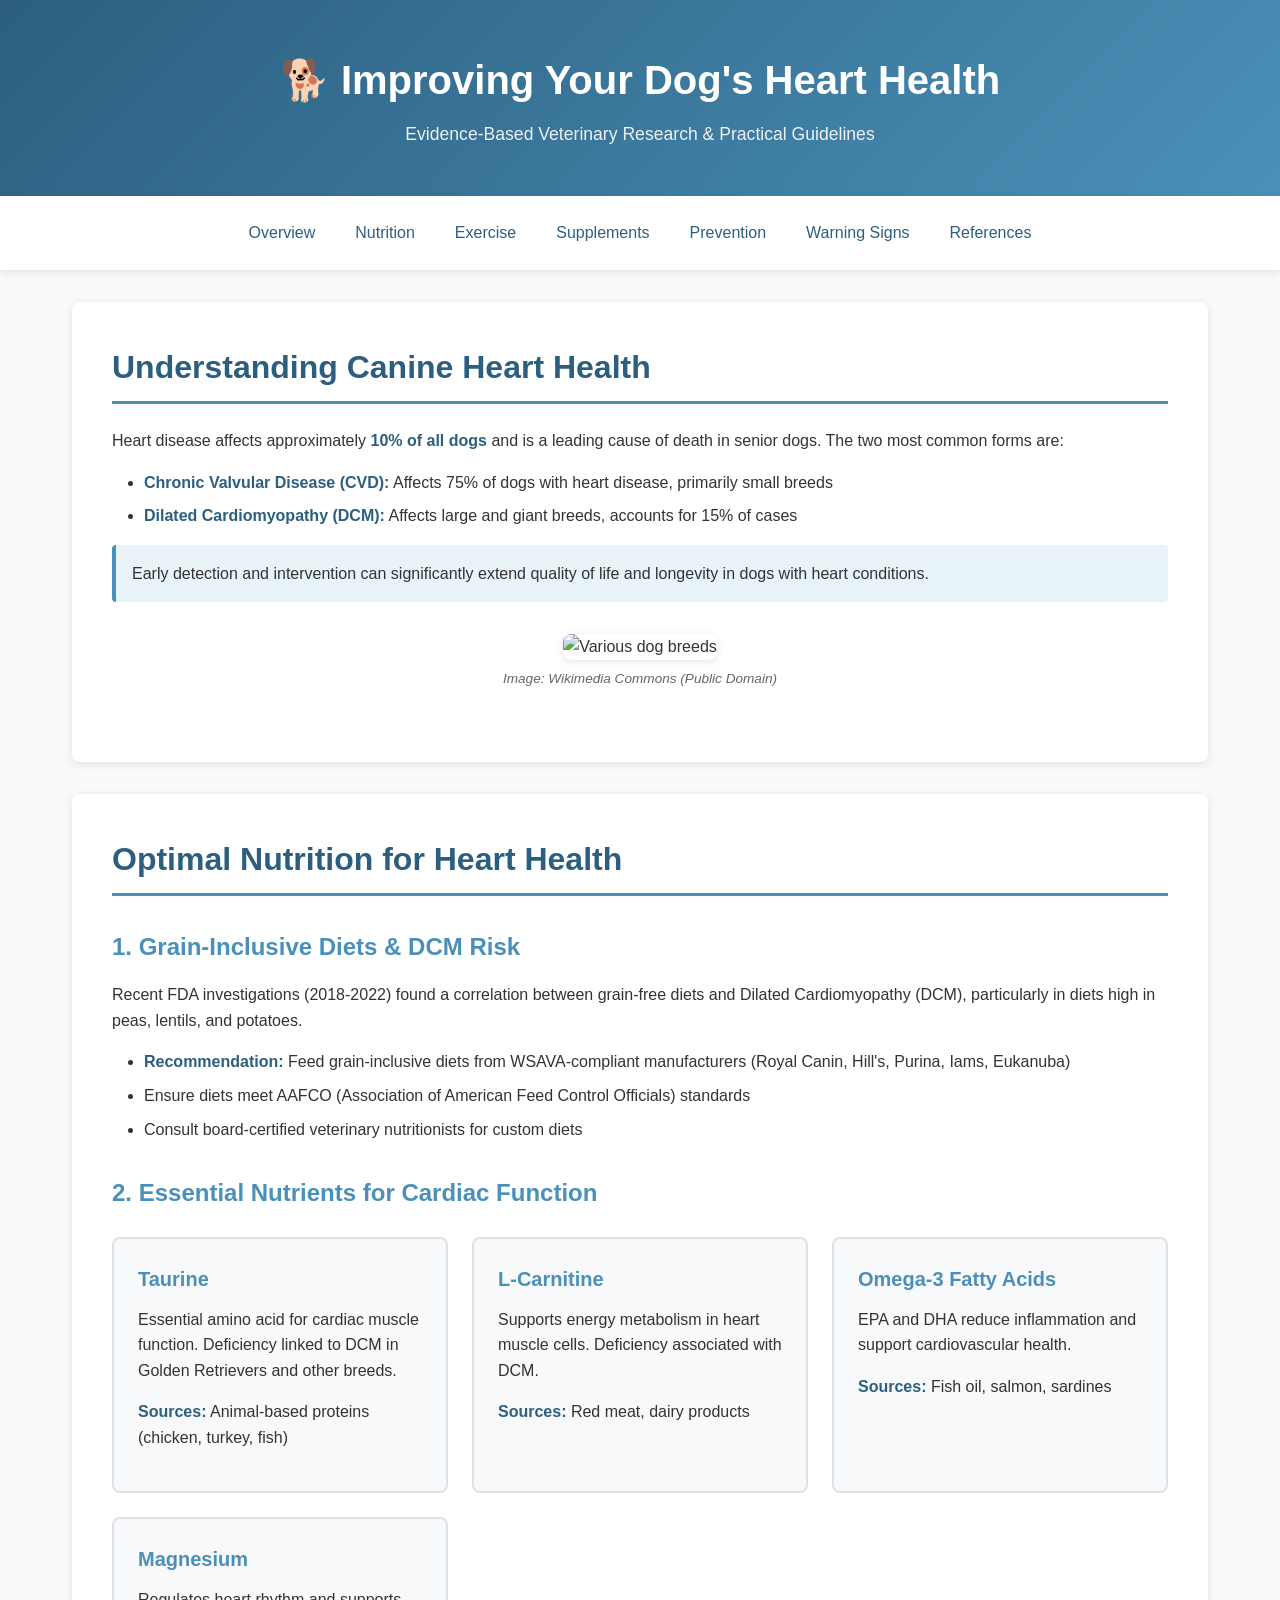
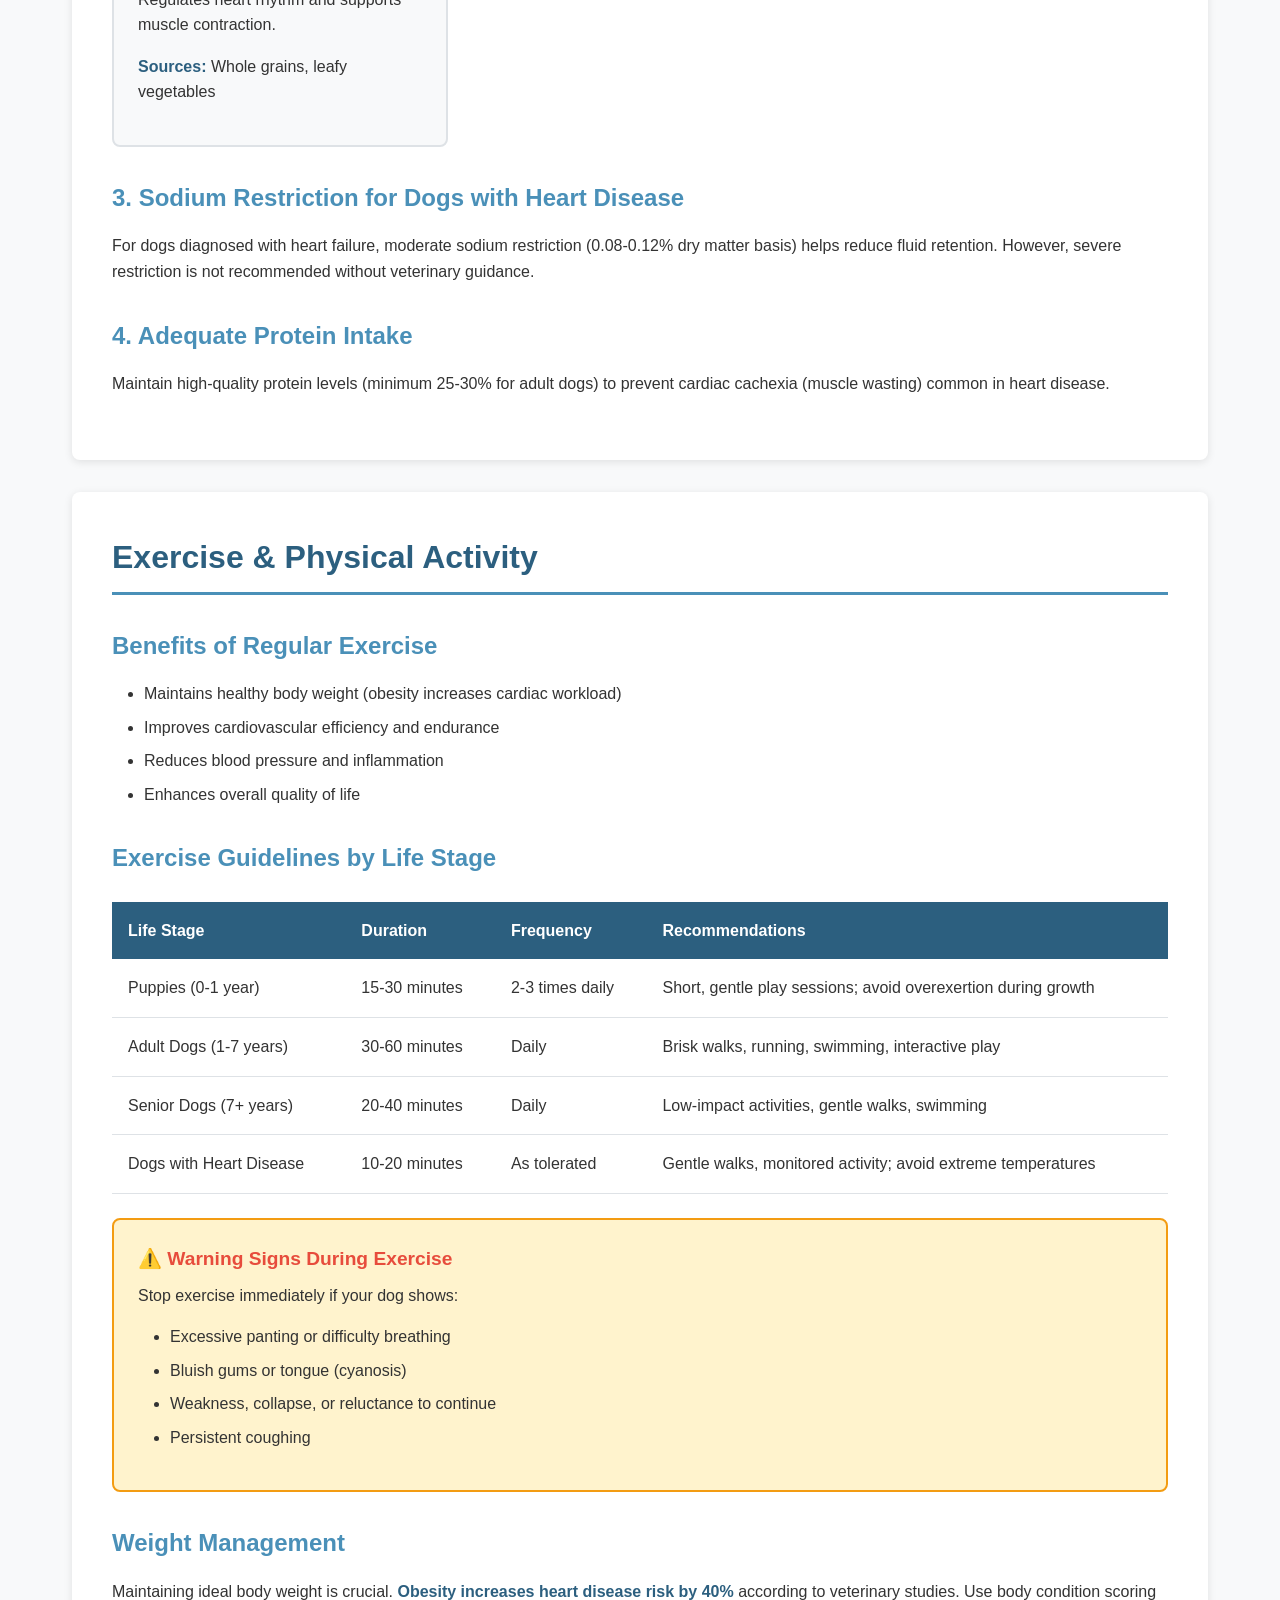
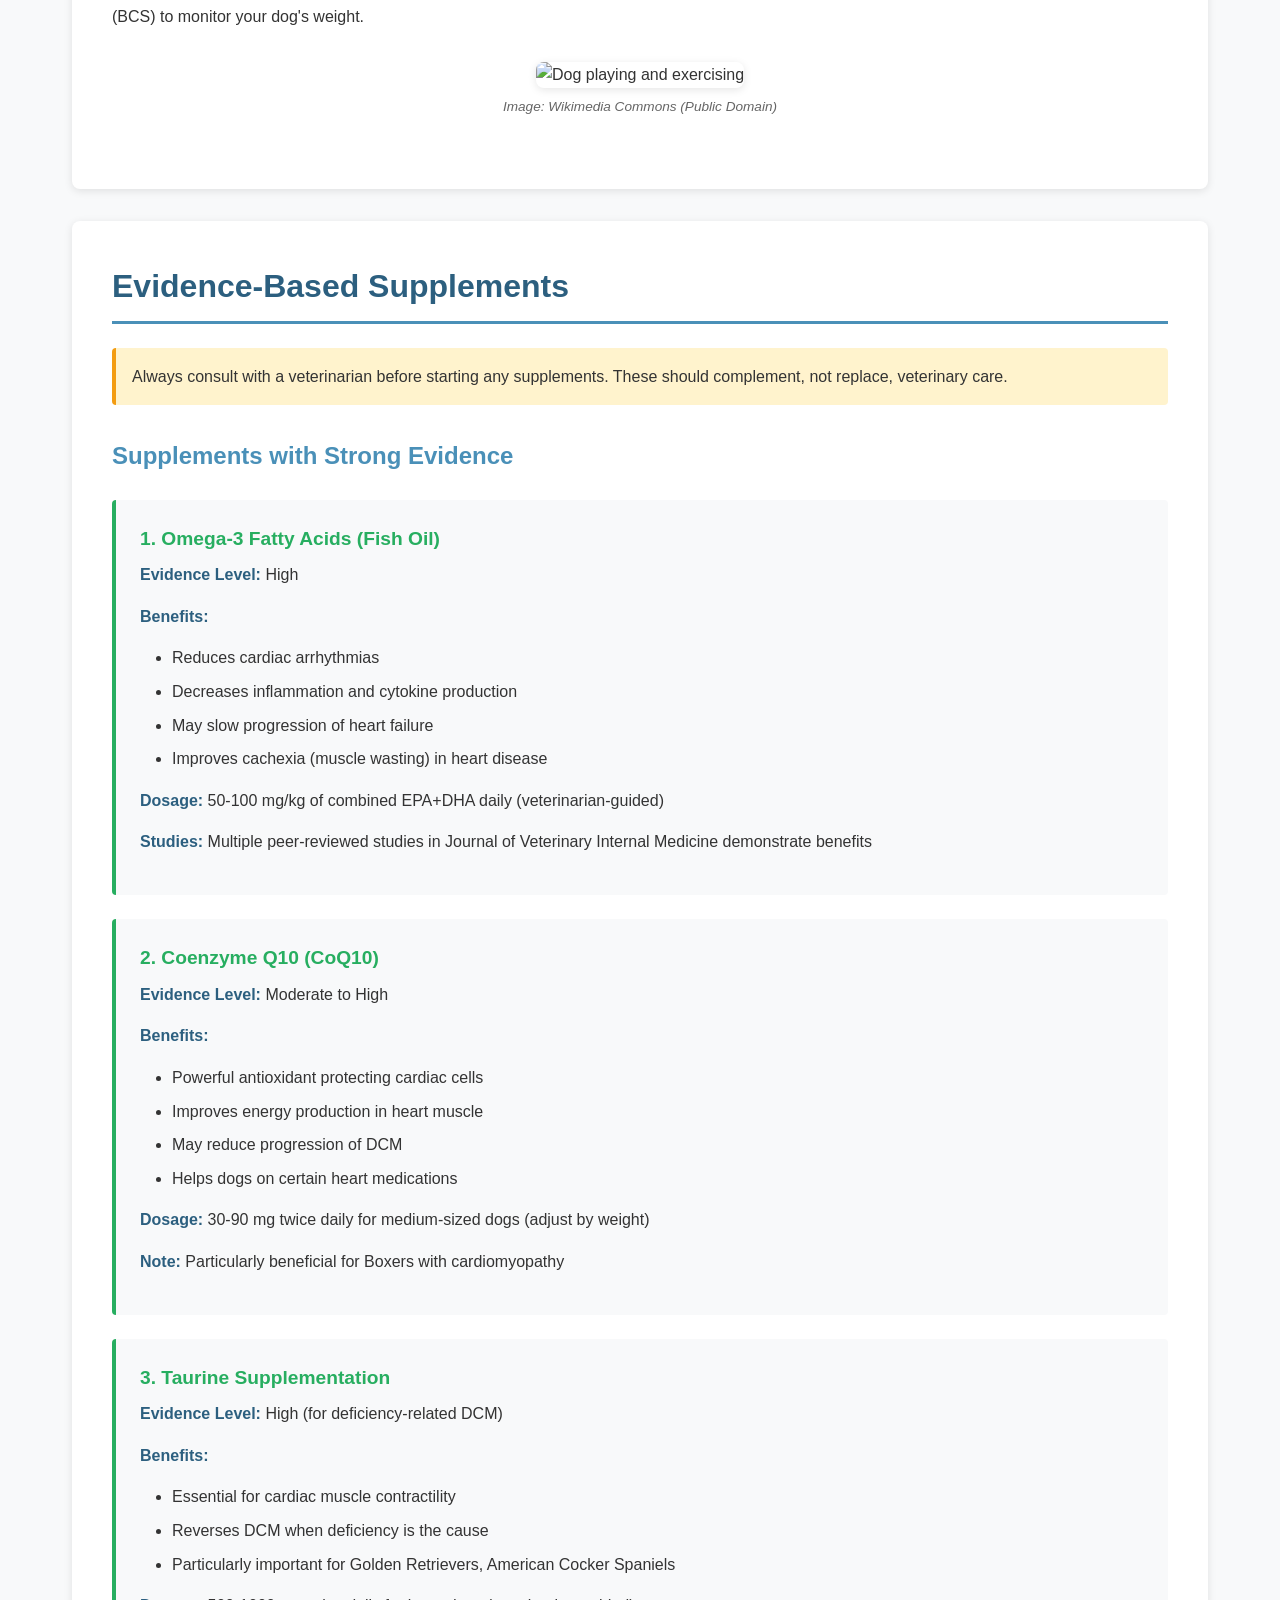
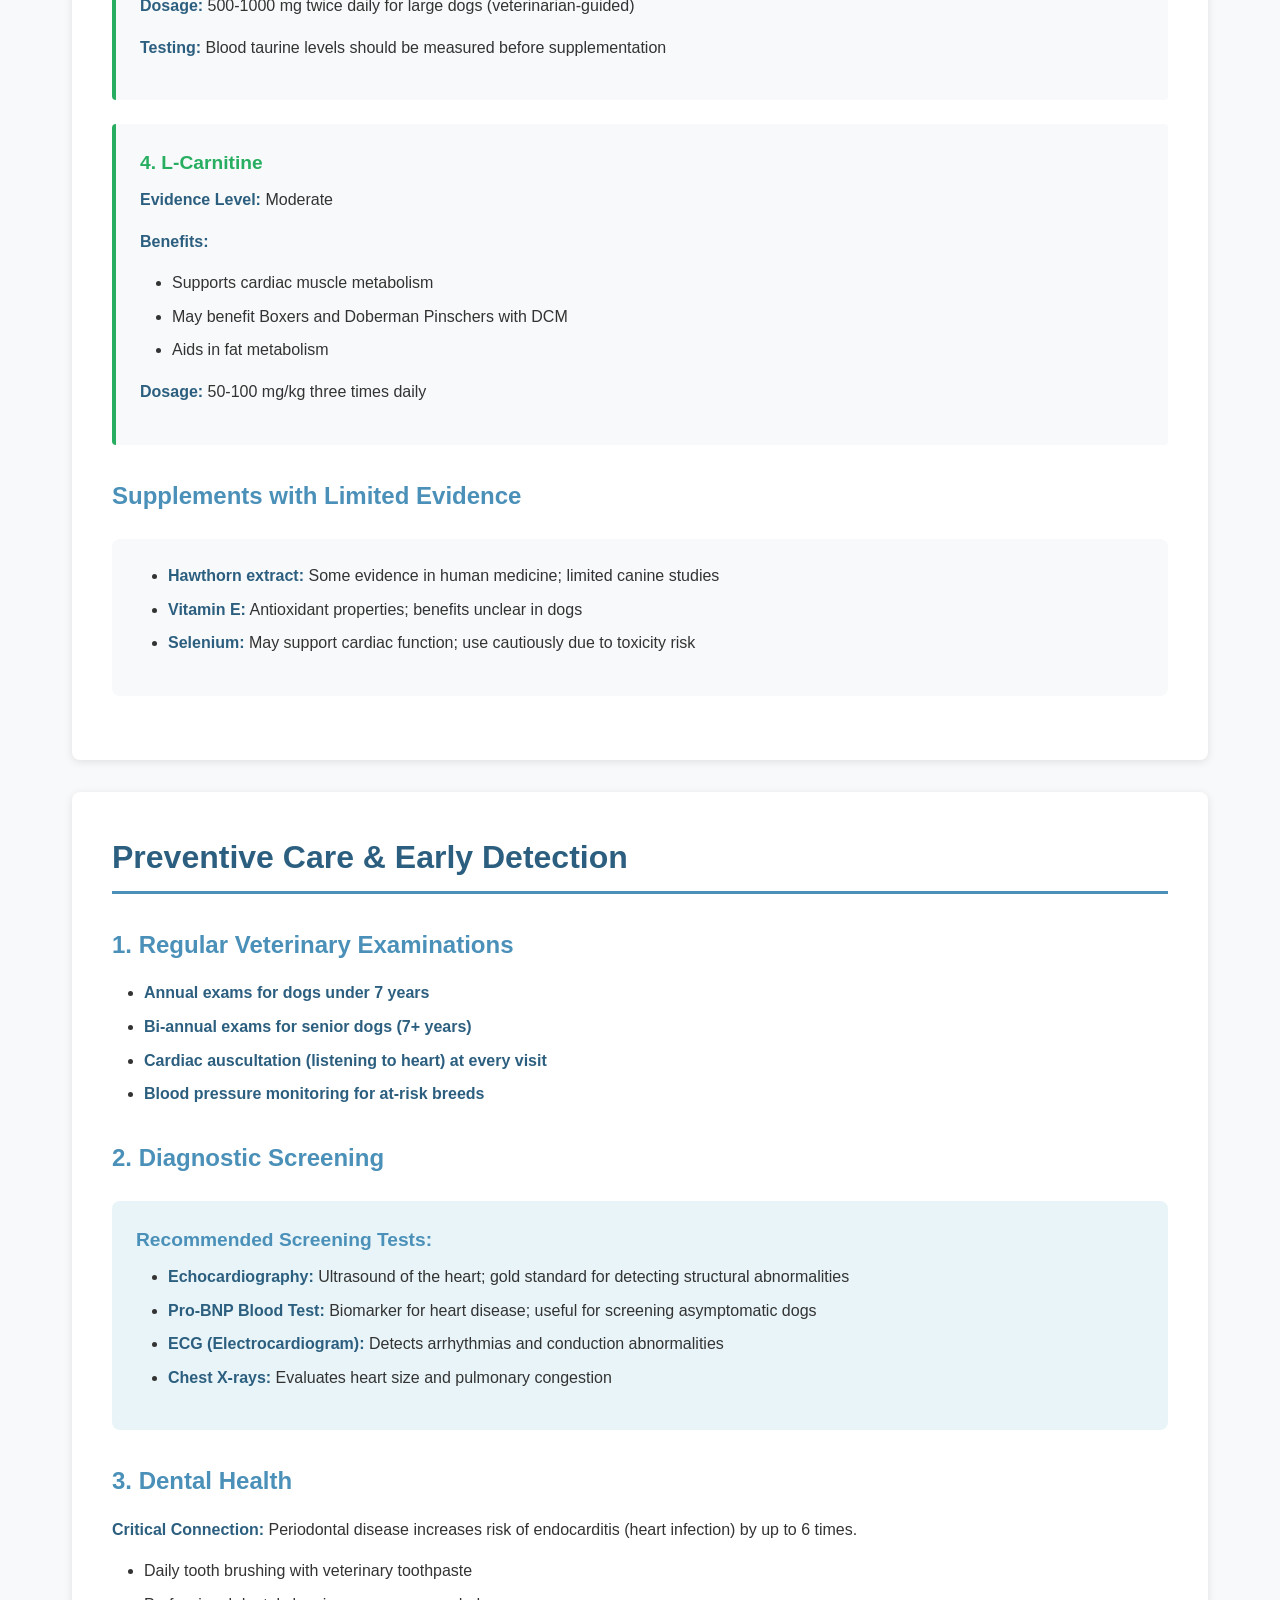
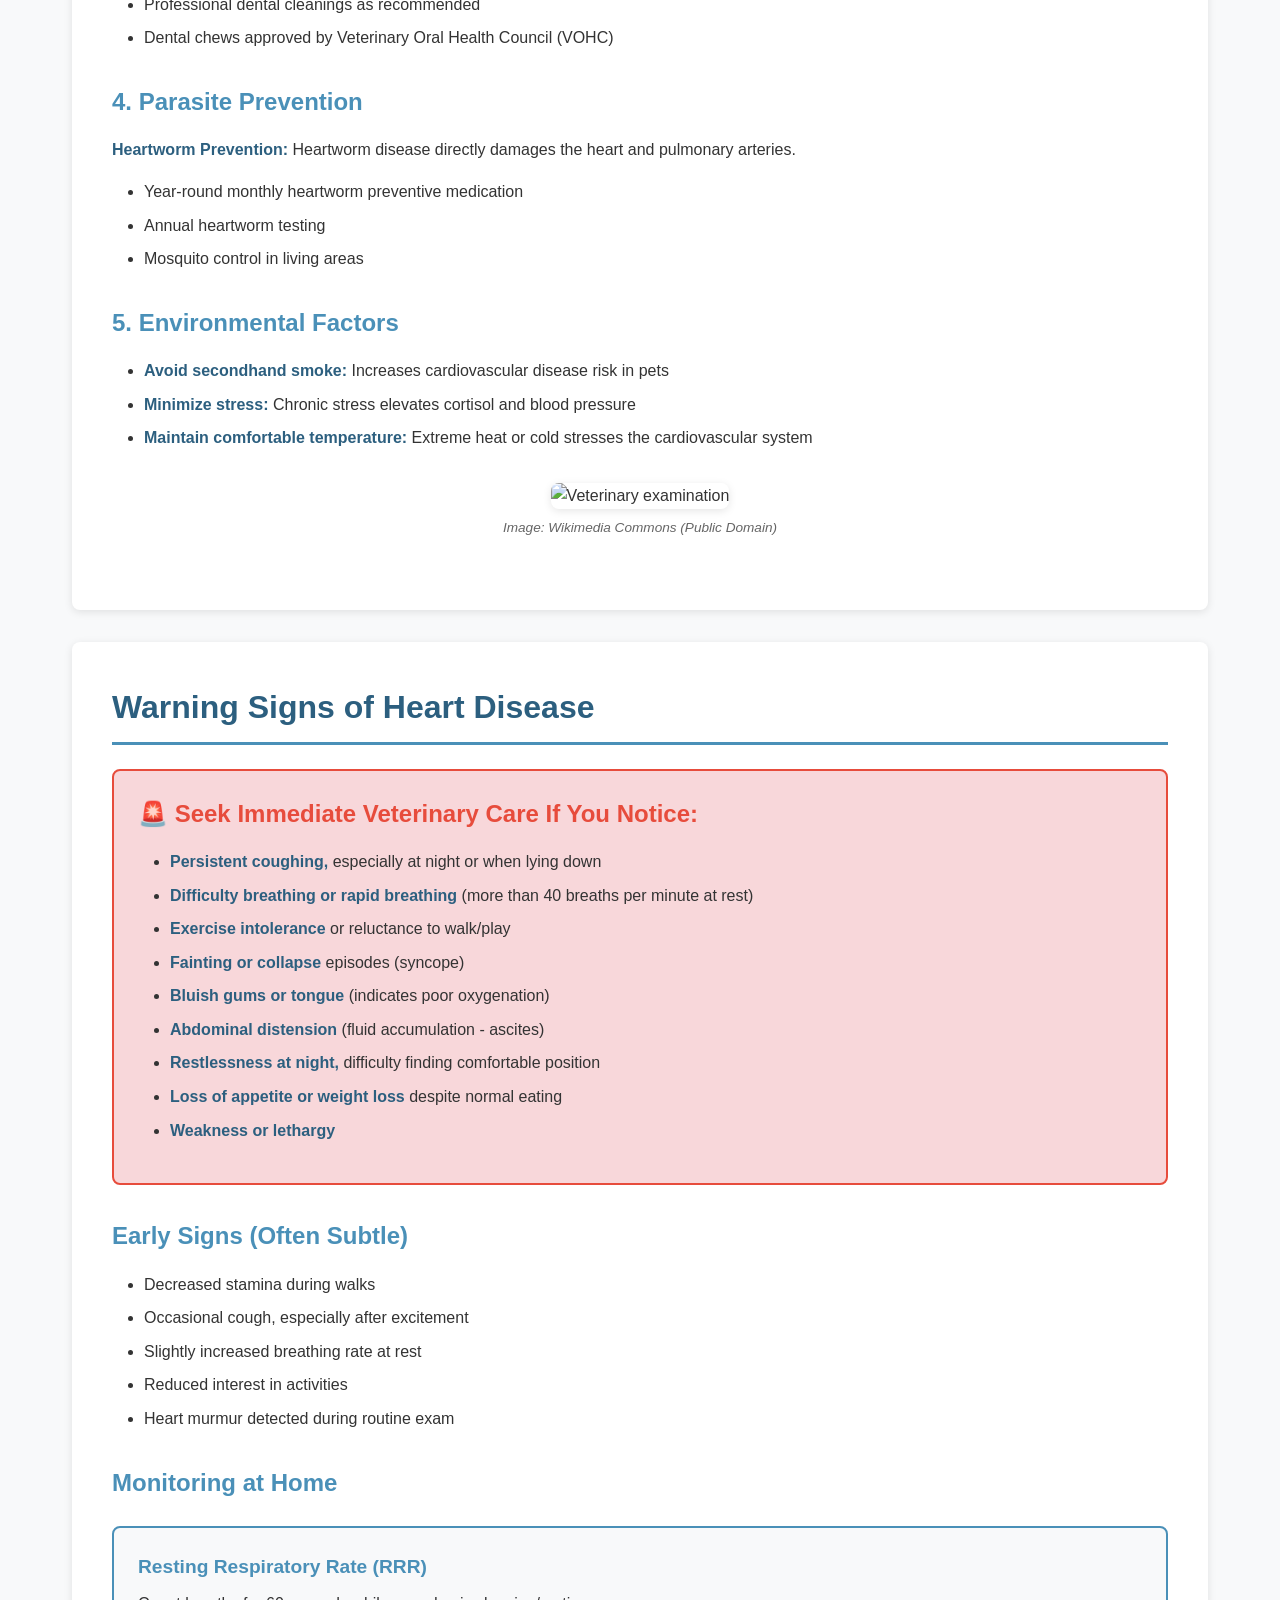
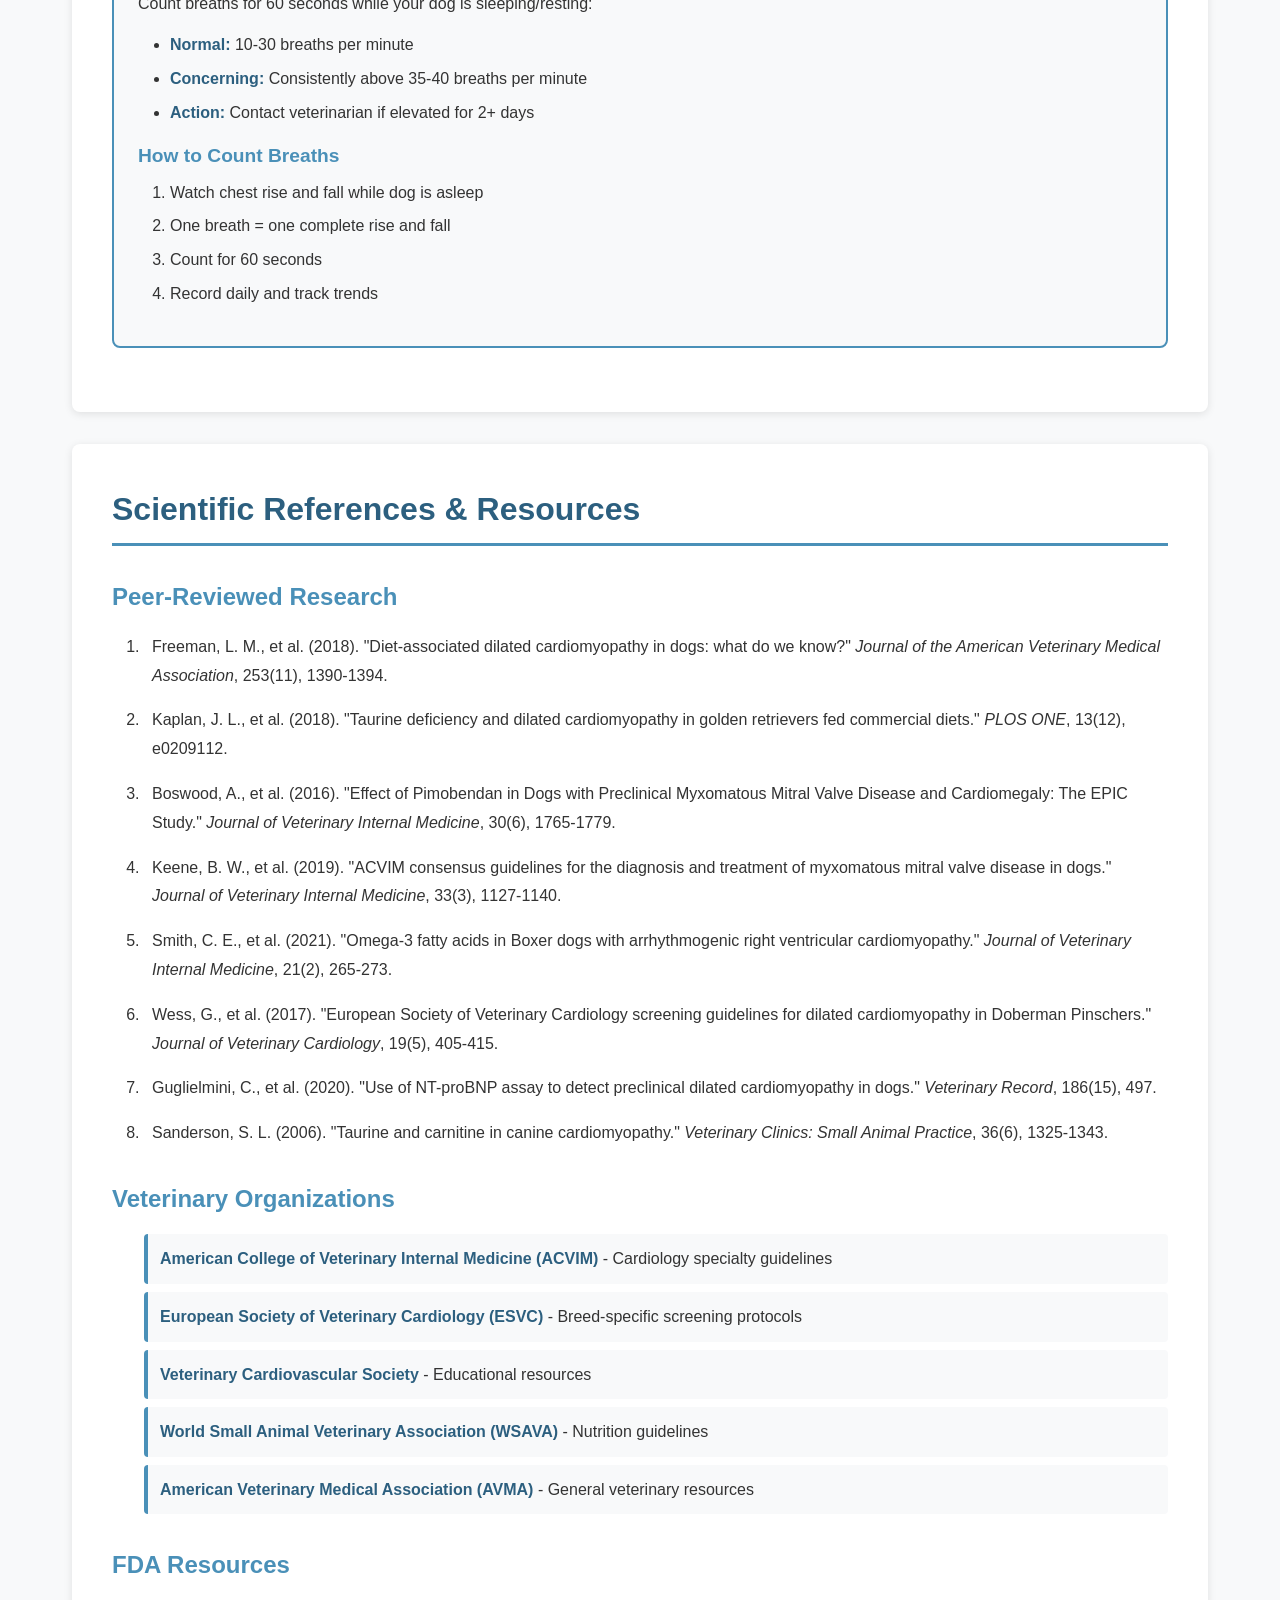
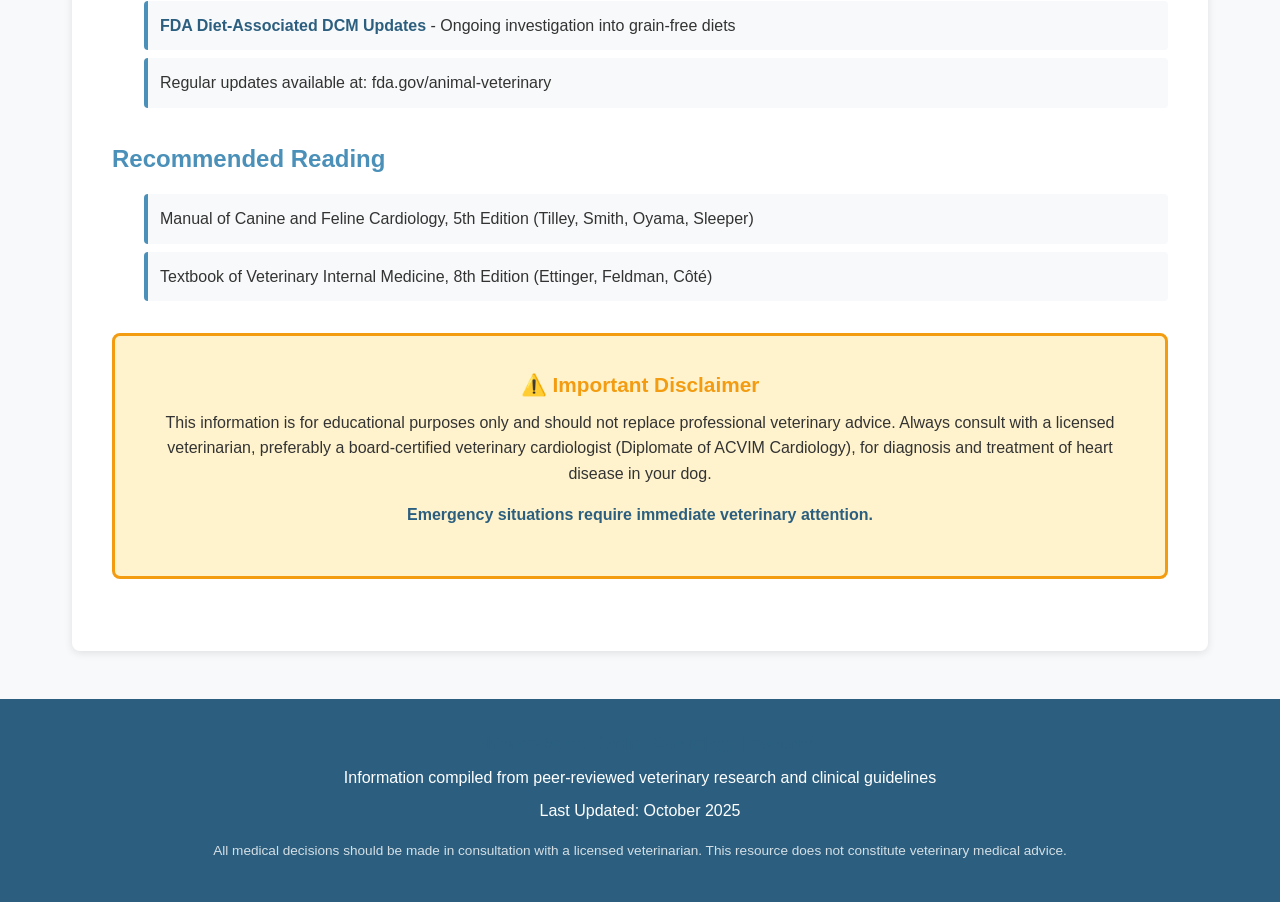
==== commit f264ee0c: "Remove 'Breeds at Higher Risk' section from all documentation Co-authored-by: coder-bat <43714121+co" ====
--- a/dog-heart-health/index.html
+++ b/dog-heart-health/index.html
@@ -19,7 +19,6 @@
         <a href="#supplements">Supplements</a>
         <a href="#prevention">Prevention</a>
         <a href="#signs">Warning Signs</a>
-        <a href="#breeds">At-Risk Breeds</a>
         <a href="#references">References</a>
     </nav>
 
@@ -252,14 +251,6 @@
                         <li><strong>ECG (Electrocardiogram):</strong> Detects arrhythmias and conduction abnormalities</li>
                         <li><strong>Chest X-rays:</strong> Evaluates heart size and pulmonary congestion</li>
                     </ul>
-
-                    <h4>High-Risk Breeds Should Start Screening at:</h4>
-                    <ul>
-                        <li>Doberman Pinschers: 2 years old</li>
-                        <li>Boxers: 1-2 years old</li>
-                        <li>Cavalier King Charles Spaniels: 1 year old</li>
-                        <li>Great Danes, Irish Wolfhounds: 2-3 years old</li>
-                    </ul>
                 </div>
 
                 <h3>3. Dental Health</h3>
@@ -341,107 +332,6 @@
             </div>
         </section>
 
-        <section id="breeds">
-            <h2>Breeds at Higher Risk</h2>
-            
-            <div class="content-box">
-                <h3>Chronic Valvular Disease (CVD) - Small Breeds</h3>
-                <div class="breed-grid">
-                    <div class="breed-card">
-                        <h4>Cavalier King Charles Spaniel</h4>
-                        <p><strong>Risk:</strong> Extremely High - up to 100% by age 10</p>
-                        <p>Early-onset mitral valve disease; screening recommended from age 1</p>
-                    </div>
-                    <div class="breed-card">
-                        <h4>Dachshund</h4>
-                        <p><strong>Risk:</strong> High</p>
-                        <p>Prone to mitral valve degeneration</p>
-                    </div>
-                    <div class="breed-card">
-                        <h4>Chihuahua</h4>
-                        <p><strong>Risk:</strong> High</p>
-                        <p>Mitral valve disease common in older dogs</p>
-                    </div>
-                    <div class="breed-card">
-                        <h4>Miniature Poodle</h4>
-                        <p><strong>Risk:</strong> High</p>
-                        <p>Valvular disease typically after age 8</p>
-                    </div>
-                    <div class="breed-card">
-                        <h4>Cocker Spaniel</h4>
-                        <p><strong>Risk:</strong> High</p>
-                        <p>Both mitral valve disease and DCM reported</p>
-                    </div>
-                    <div class="breed-card">
-                        <h4>Yorkshire Terrier</h4>
-                        <p><strong>Risk:</strong> High</p>
-                        <p>Small breed predisposition to valve disease</p>
-                    </div>
-                </div>
-
-                <h3>Dilated Cardiomyopathy (DCM) - Large Breeds</h3>
-                <div class="breed-grid">
-                    <div class="breed-card">
-                        <h4>Doberman Pinscher</h4>
-                        <p><strong>Risk:</strong> Very High - 50-60% affected</p>
-                        <p>Often sudden onset; genetic testing available; screen from age 2</p>
-                    </div>
-                    <div class="breed-card">
-                        <h4>Boxer</h4>
-                        <p><strong>Risk:</strong> Very High</p>
-                        <p>Arrhythmogenic right ventricular cardiomyopathy (ARVC); CoQ10 may help</p>
-                    </div>
-                    <div class="breed-card">
-                        <h4>Great Dane</h4>
-                        <p><strong>Risk:</strong> High</p>
-                        <p>DCM common; taurine deficiency sometimes implicated</p>
-                    </div>
-                    <div class="breed-card">
-                        <h4>Irish Wolfhound</h4>
-                        <p><strong>Risk:</strong> Very High</p>
-                        <p>Atrial fibrillation common; short lifespan partly due to heart disease</p>
-                    </div>
-                    <div class="breed-card">
-                        <h4>Golden Retriever</h4>
-                        <p><strong>Risk:</strong> Moderate to High</p>
-                        <p>DCM associated with taurine deficiency; supplement may prevent/reverse</p>
-                    </div>
-                    <div class="breed-card">
-                        <h4>Saint Bernard</h4>
-                        <p><strong>Risk:</strong> High</p>
-                        <p>Giant breed susceptibility to DCM</p>
-                    </div>
-                    <div class="breed-card">
-                        <h4>Newfoundland</h4>
-                        <p><strong>Risk:</strong> High</p>
-                        <p>Subvalvular aortic stenosis also common</p>
-                    </div>
-                    <div class="breed-card">
-                        <h4>Portuguese Water Dog</h4>
-                        <p><strong>Risk:</strong> Moderate</p>
-                        <p>DCM linked to diet in some cases</p>
-                    </div>
-                </div>
-
-                <h3>Other Genetic Heart Conditions</h3>
-                <ul>
-                    <li><strong>Subaortic Stenosis:</strong> Newfoundlands, Golden Retrievers, German Shepherds, Rottweilers</li>
-                    <li><strong>Pulmonic Stenosis:</strong> Bulldogs, Boxers, Beagles</li>
-                    <li><strong>Patent Ductus Arteriosus (PDA):</strong> Maltese, Poodles, German Shepherds</li>
-                </ul>
-
-                <div class="info-box">
-                    <h4>Genetic Testing</h4>
-                    <p>Some breeds have genetic tests available for heart disease risk:</p>
-                    <ul>
-                        <li>Doberman Pinscher: PDK4 gene mutation testing for DCM</li>
-                        <li>Boxer: Genetic screening for ARVC</li>
-                    </ul>
-                    <p>Consult with breeders about health clearances and cardiac screening of parents.</p>
-                </div>
-            </div>
-        </section>
-
         <section id="references">
             <h2>Scientific References & Resources</h2>
             
@@ -478,13 +368,6 @@
                 <ul class="org-list">
                     <li><strong>FDA Diet-Associated DCM Updates</strong> - Ongoing investigation into grain-free diets</li>
                     <li>Regular updates available at: fda.gov/animal-veterinary</li>
-                </ul>
-
-                <h3>Breed-Specific Resources</h3>
-                <ul class="org-list">
-                    <li><strong>Doberman Pinscher Club of America</strong> - Cardiac screening recommendations</li>
-                    <li><strong>Cavalier Health</strong> - Mitral valve disease protocols</li>
-                    <li><strong>American Boxer Club</strong> - ARVC information and screening</li>
                 </ul>
 
                 <h3>Recommended Reading</h3>
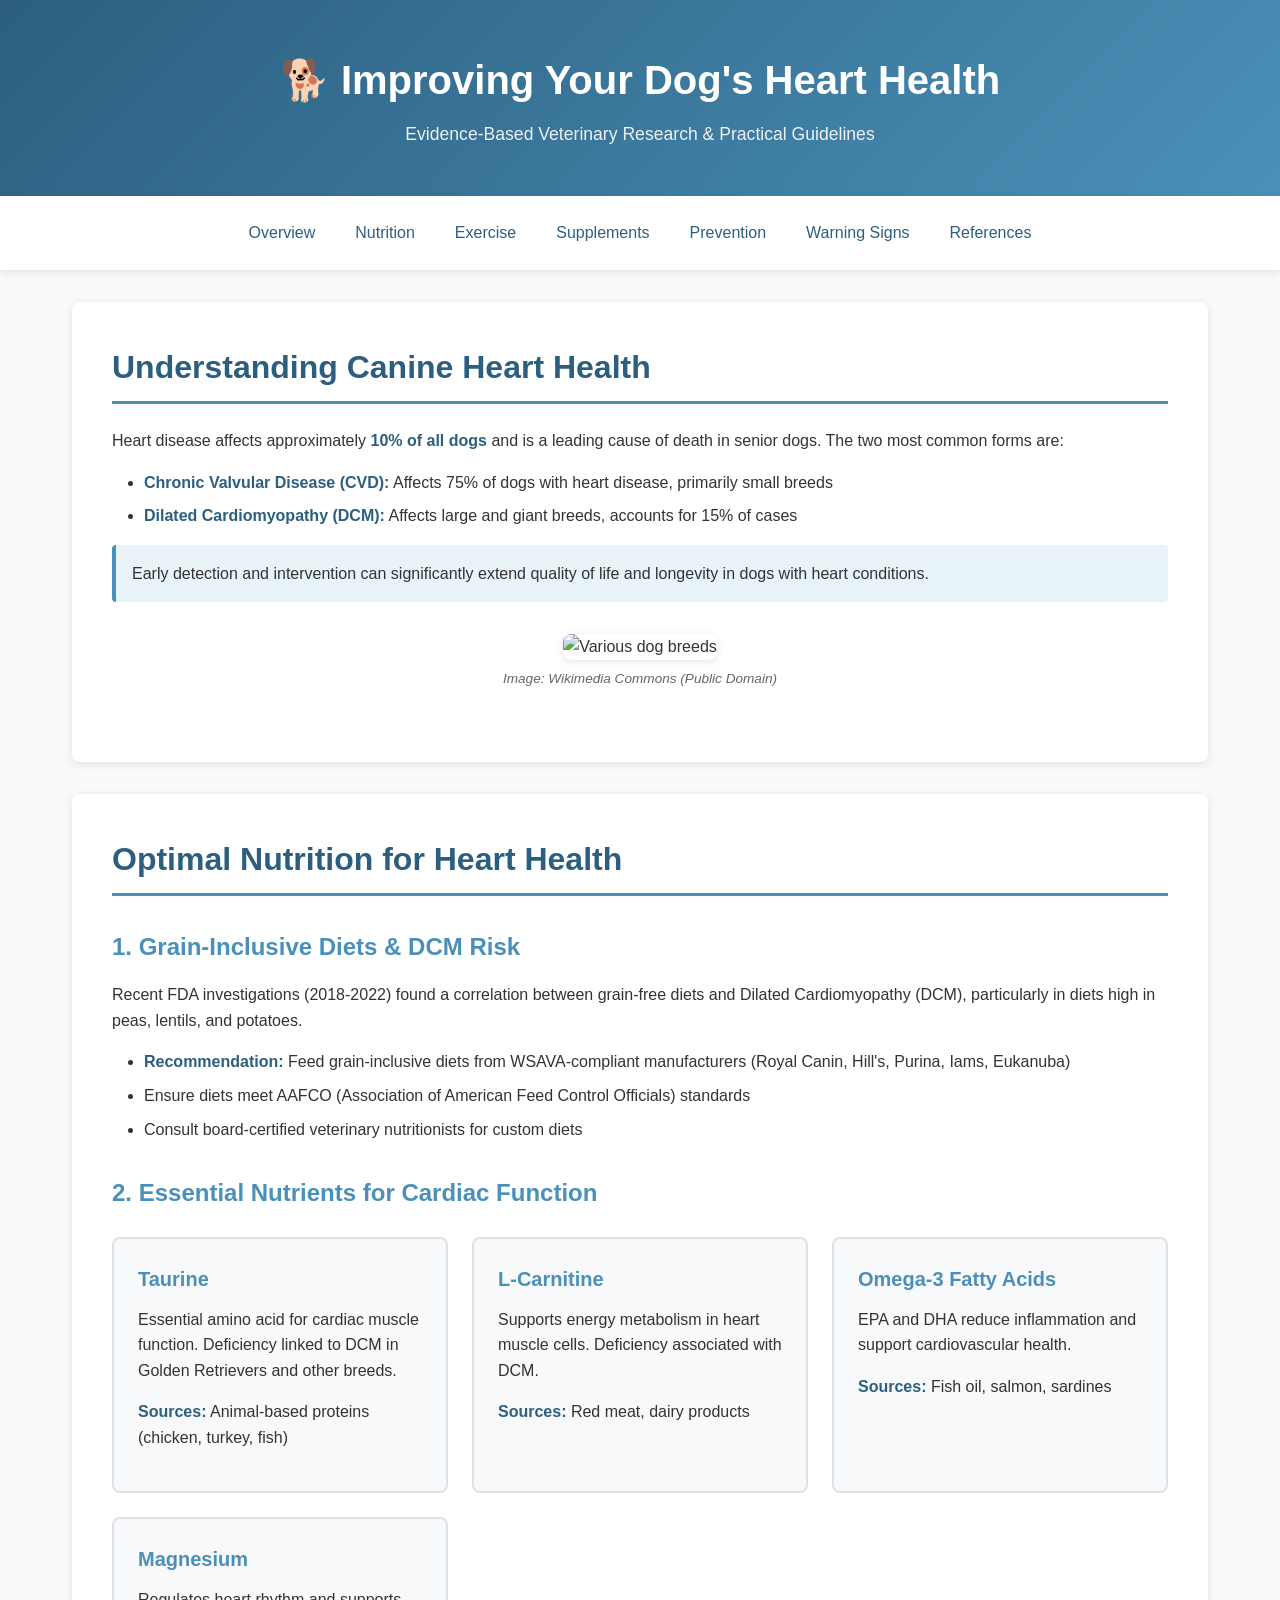
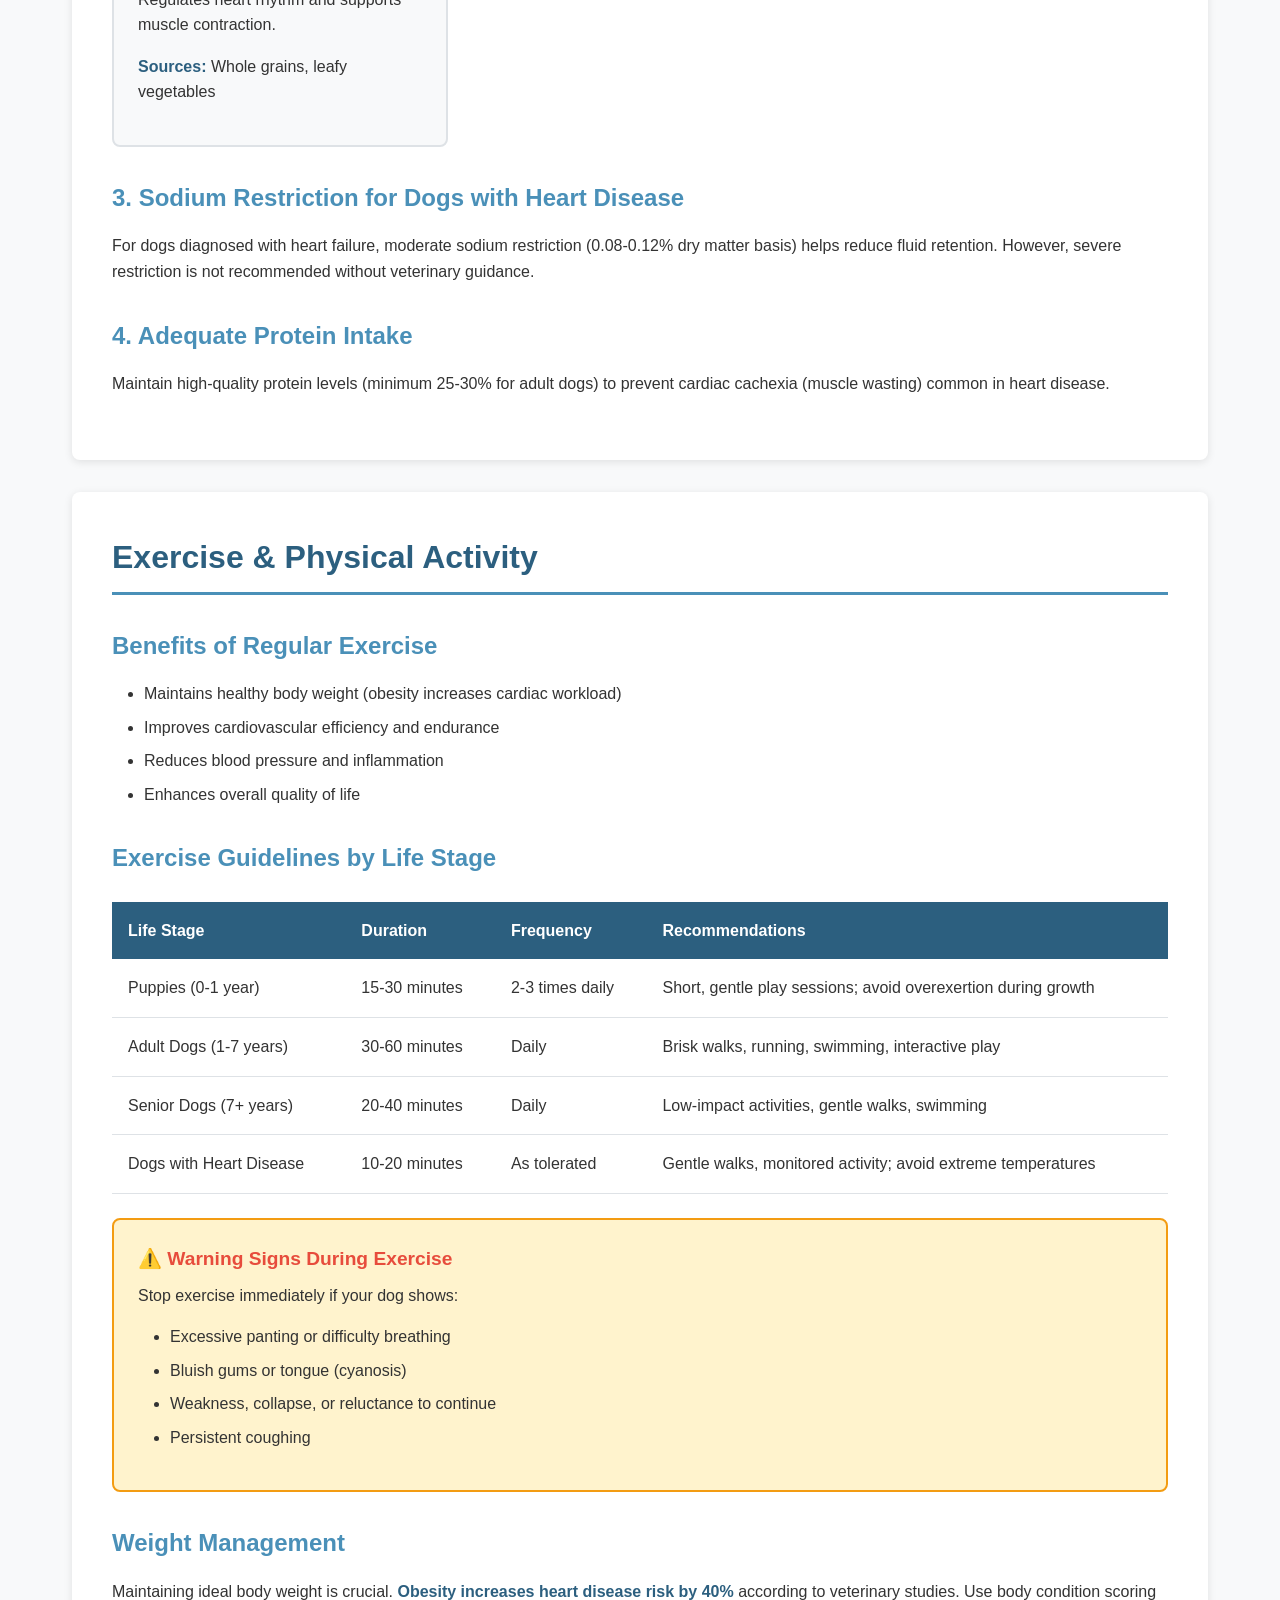
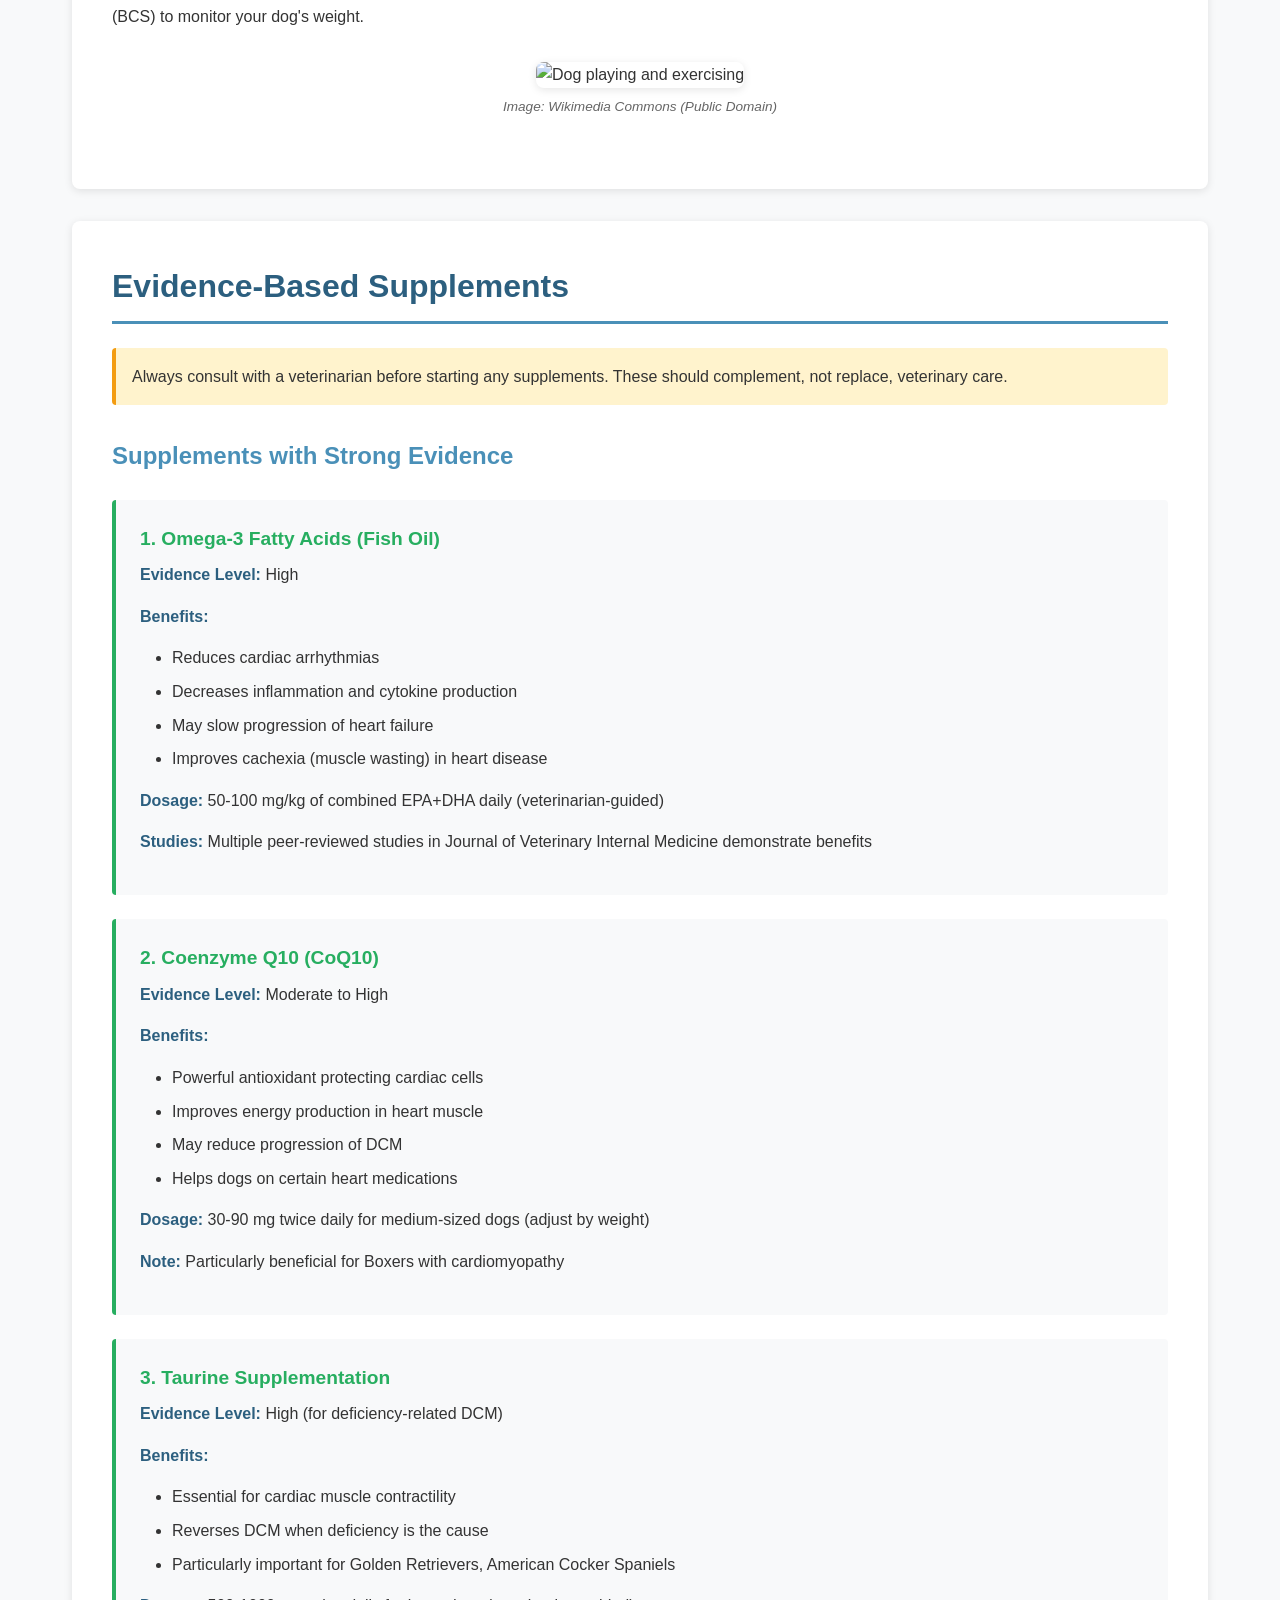
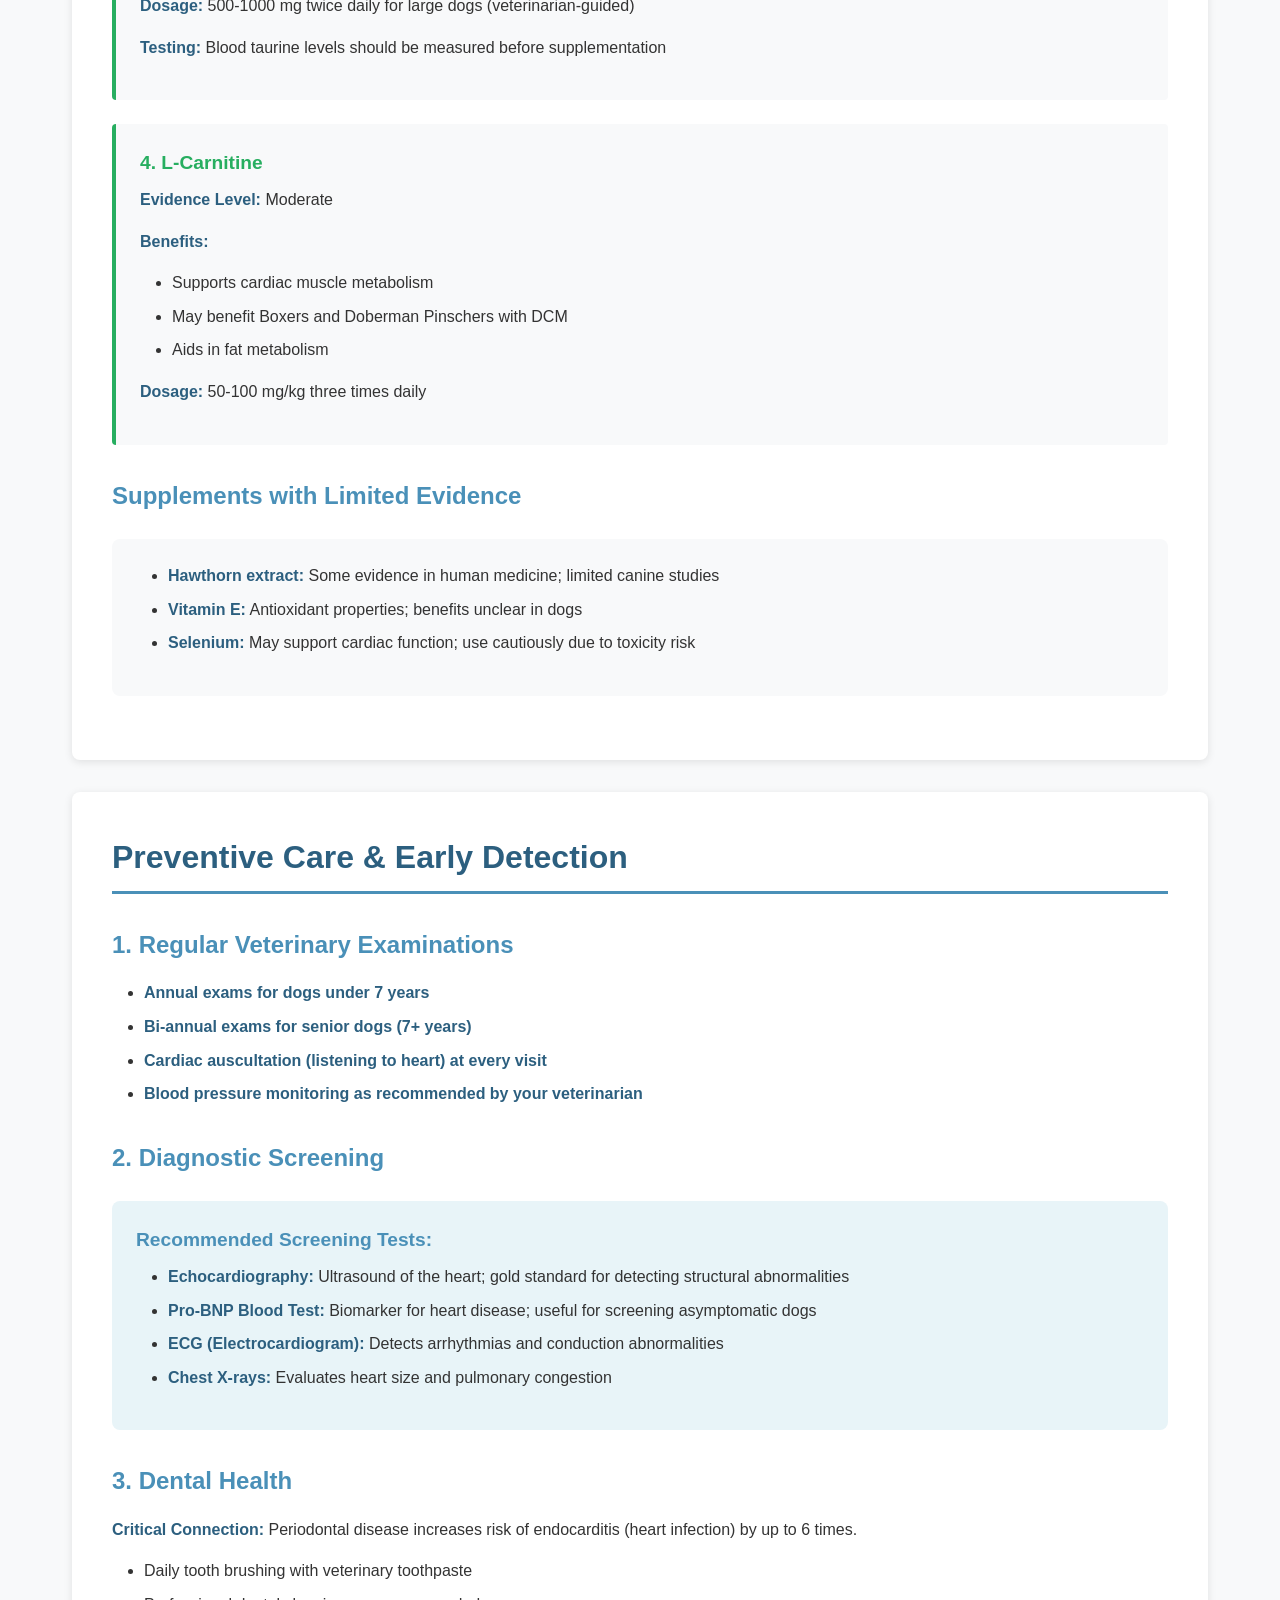
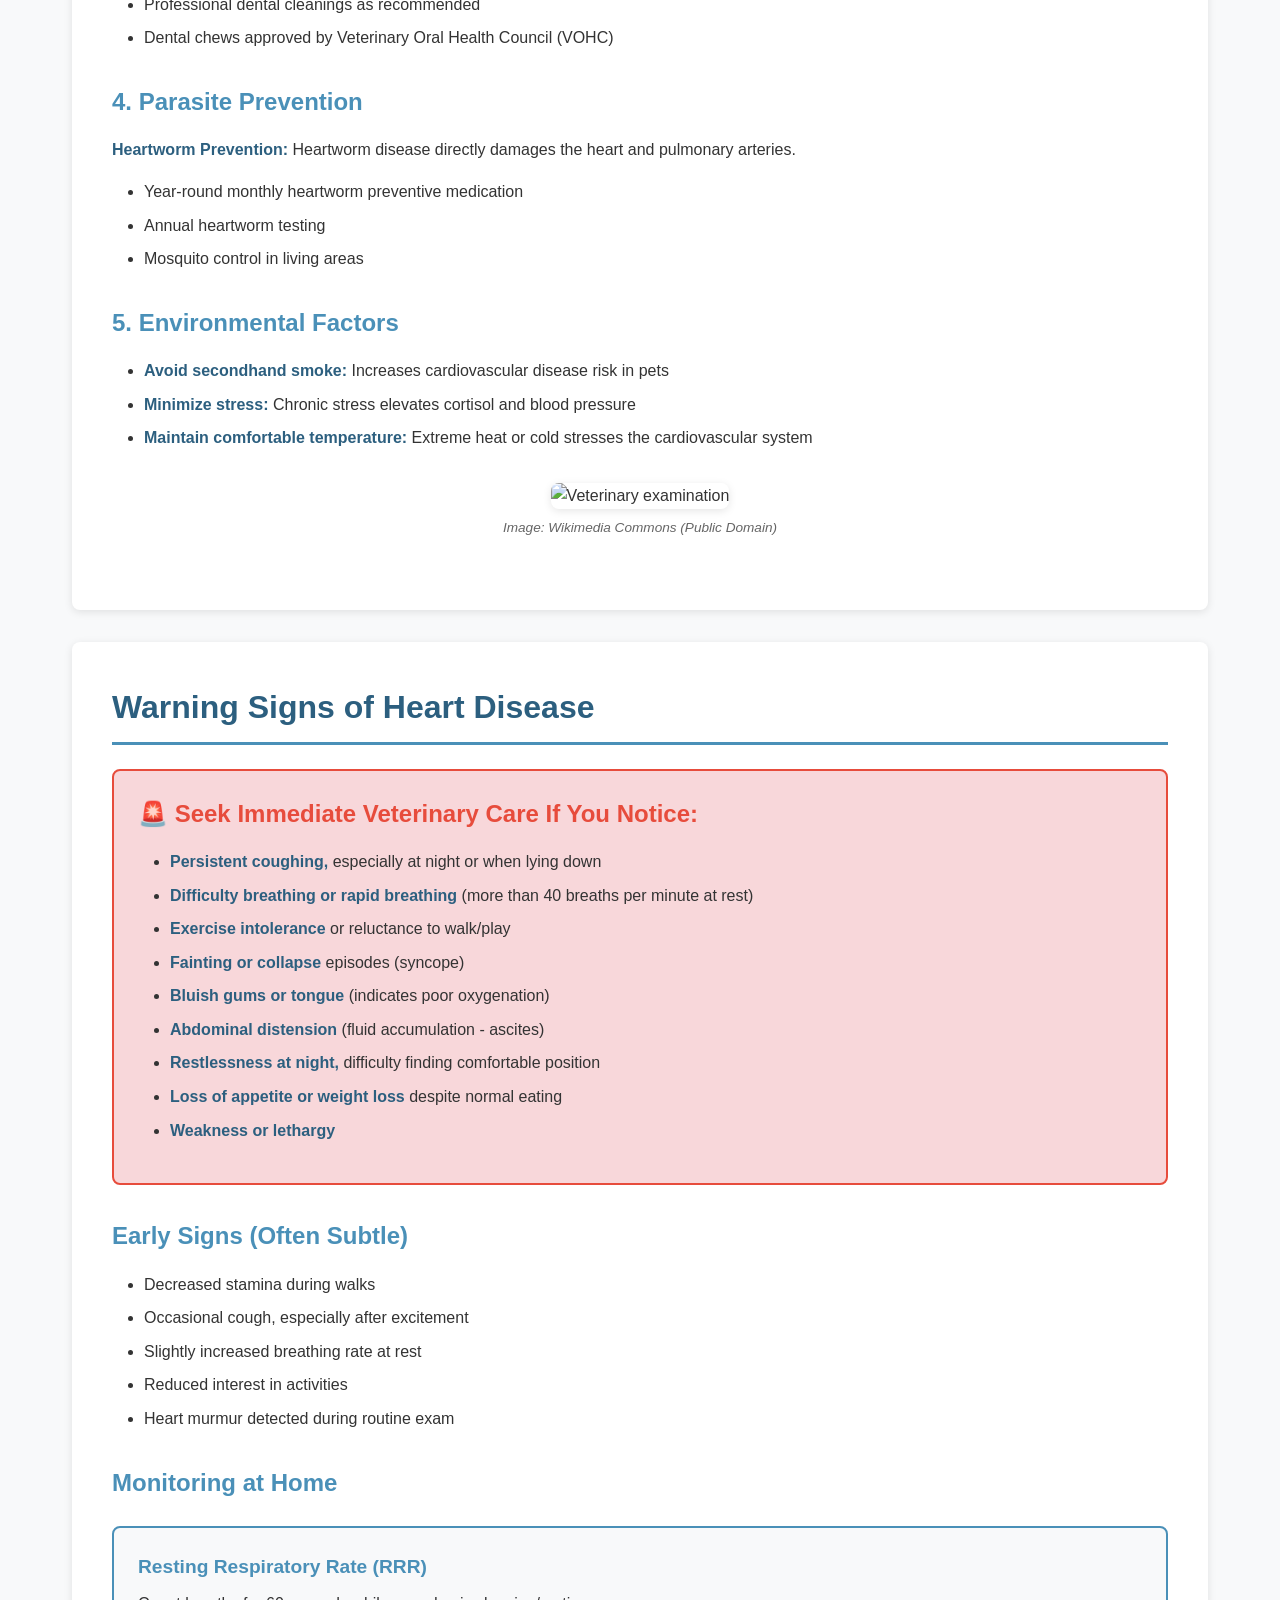
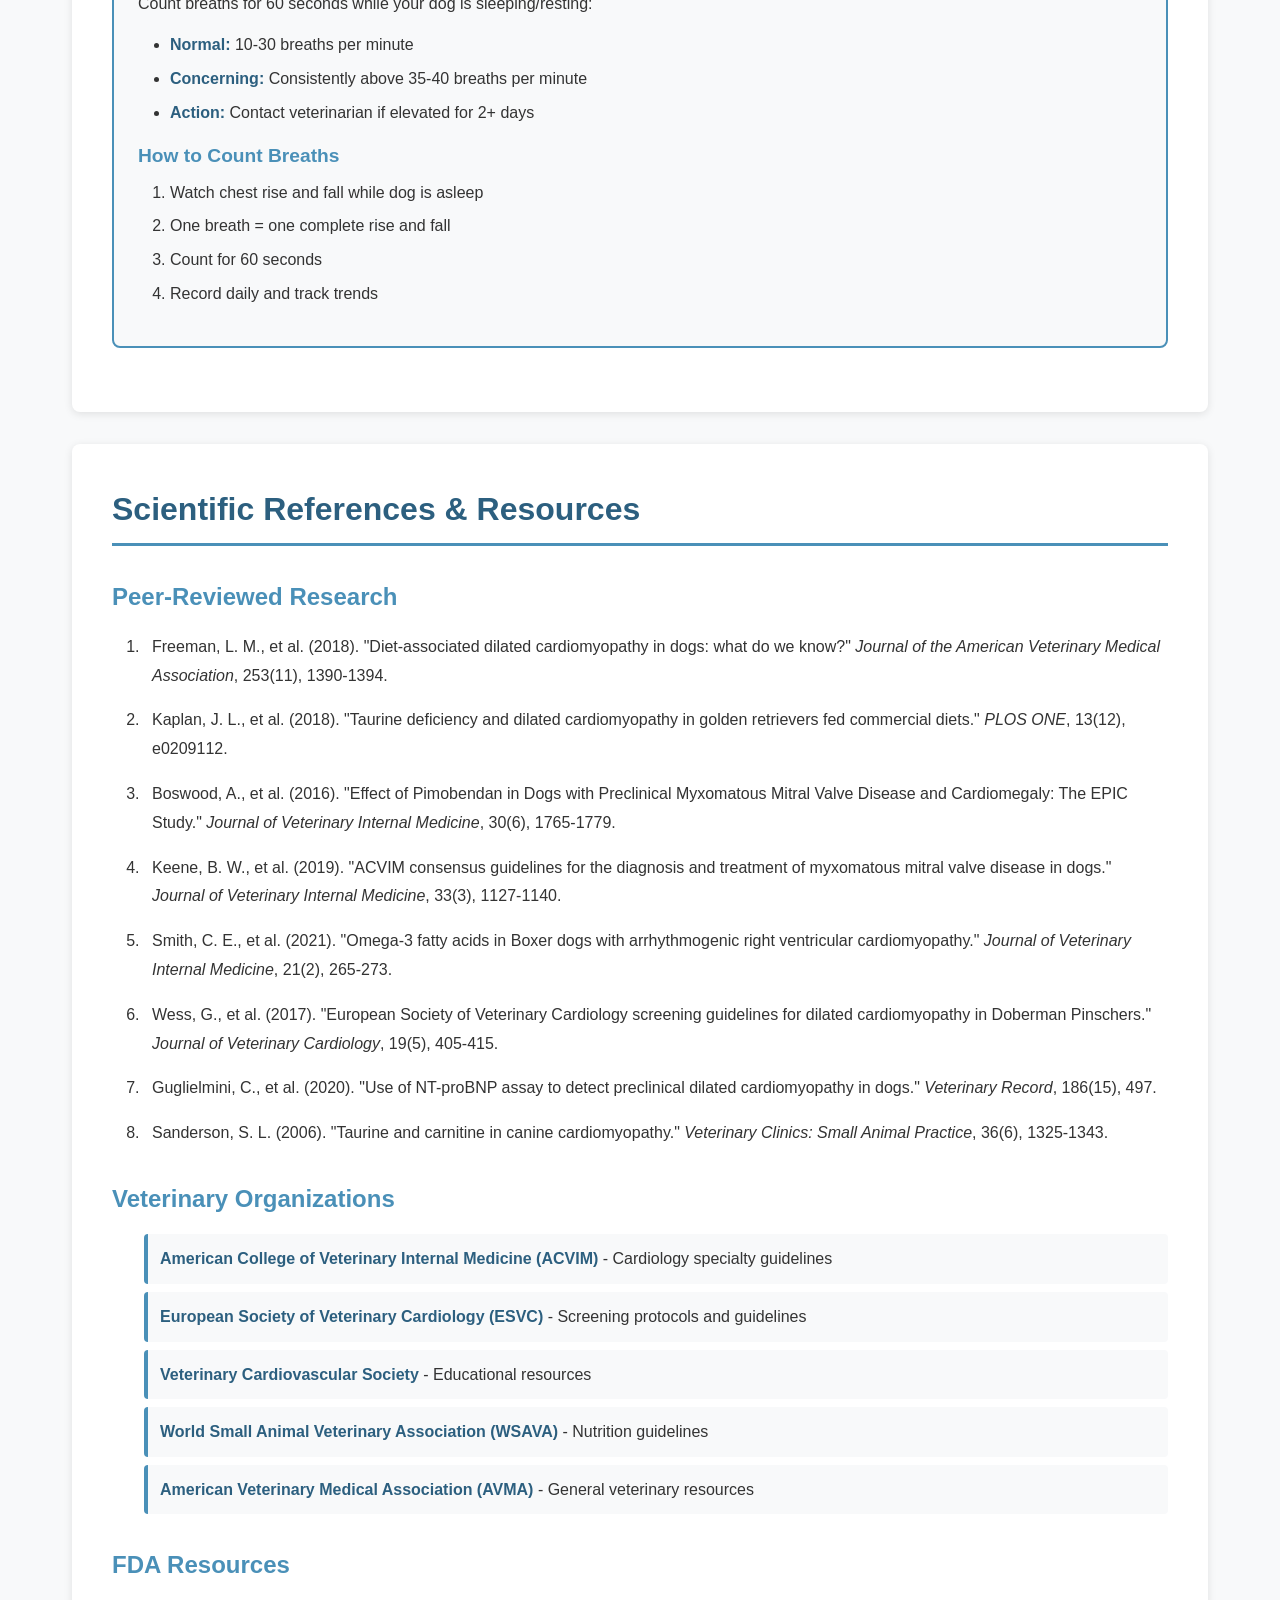
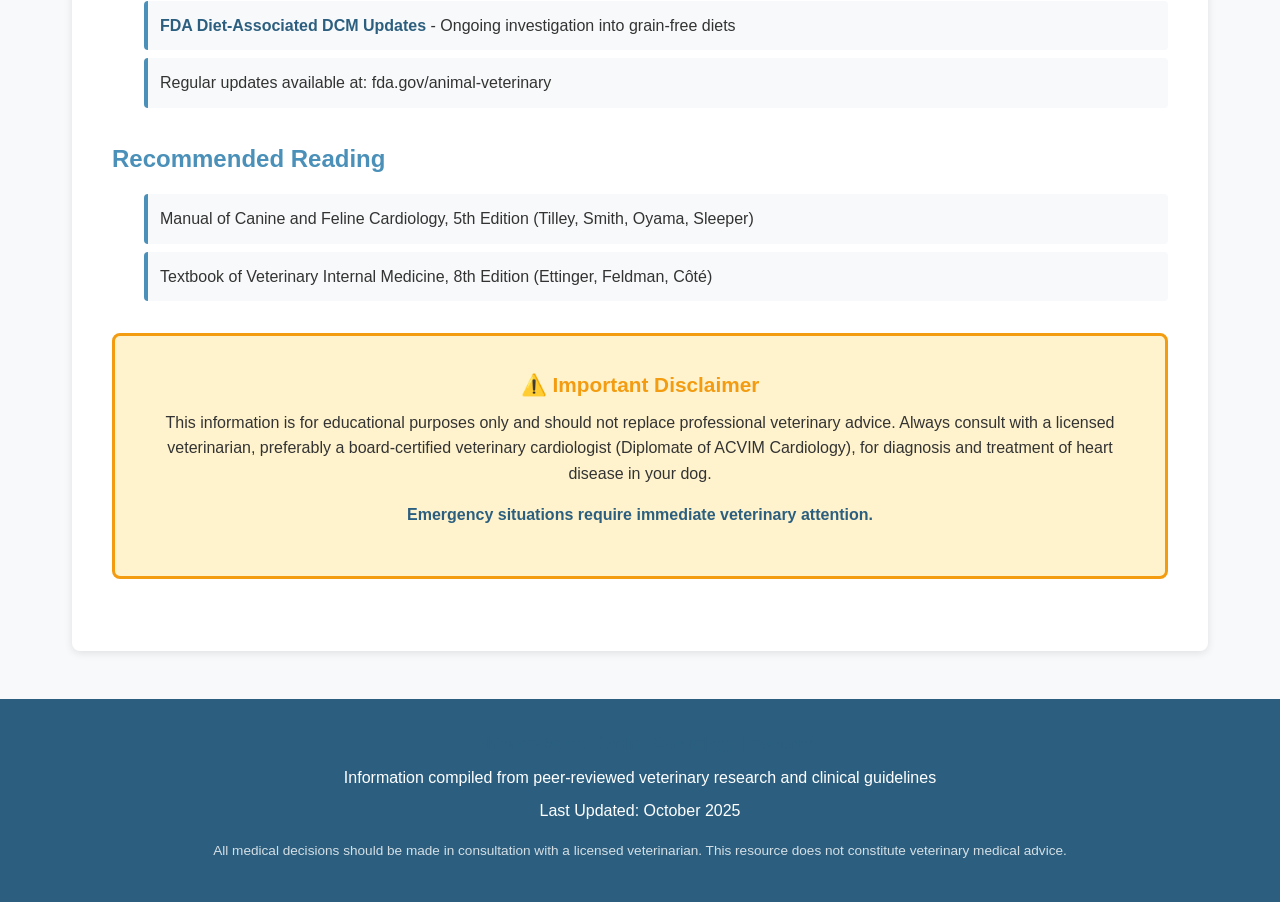
==== commit a0ca97fc: "Remove remaining breed-specific references from prevention section Co-authored-by: coder-bat <437141" ====
--- a/dog-heart-health/index.html
+++ b/dog-heart-health/index.html
@@ -238,7 +238,7 @@
                     <li><strong>Annual exams for dogs under 7 years</strong></li>
                     <li><strong>Bi-annual exams for senior dogs (7+ years)</strong></li>
                     <li><strong>Cardiac auscultation (listening to heart) at every visit</strong></li>
-                    <li><strong>Blood pressure monitoring for at-risk breeds</strong></li>
+                    <li><strong>Blood pressure monitoring as recommended by your veterinarian</strong></li>
                 </ul>
 
                 <h3>2. Diagnostic Screening</h3>
@@ -358,7 +358,7 @@
                 <h3>Veterinary Organizations</h3>
                 <ul class="org-list">
                     <li><strong>American College of Veterinary Internal Medicine (ACVIM)</strong> - Cardiology specialty guidelines</li>
-                    <li><strong>European Society of Veterinary Cardiology (ESVC)</strong> - Breed-specific screening protocols</li>
+                    <li><strong>European Society of Veterinary Cardiology (ESVC)</strong> - Screening protocols and guidelines</li>
                     <li><strong>Veterinary Cardiovascular Society</strong> - Educational resources</li>
                     <li><strong>World Small Animal Veterinary Association (WSAVA)</strong> - Nutrition guidelines</li>
                     <li><strong>American Veterinary Medical Association (AVMA)</strong> - General veterinary resources</li>
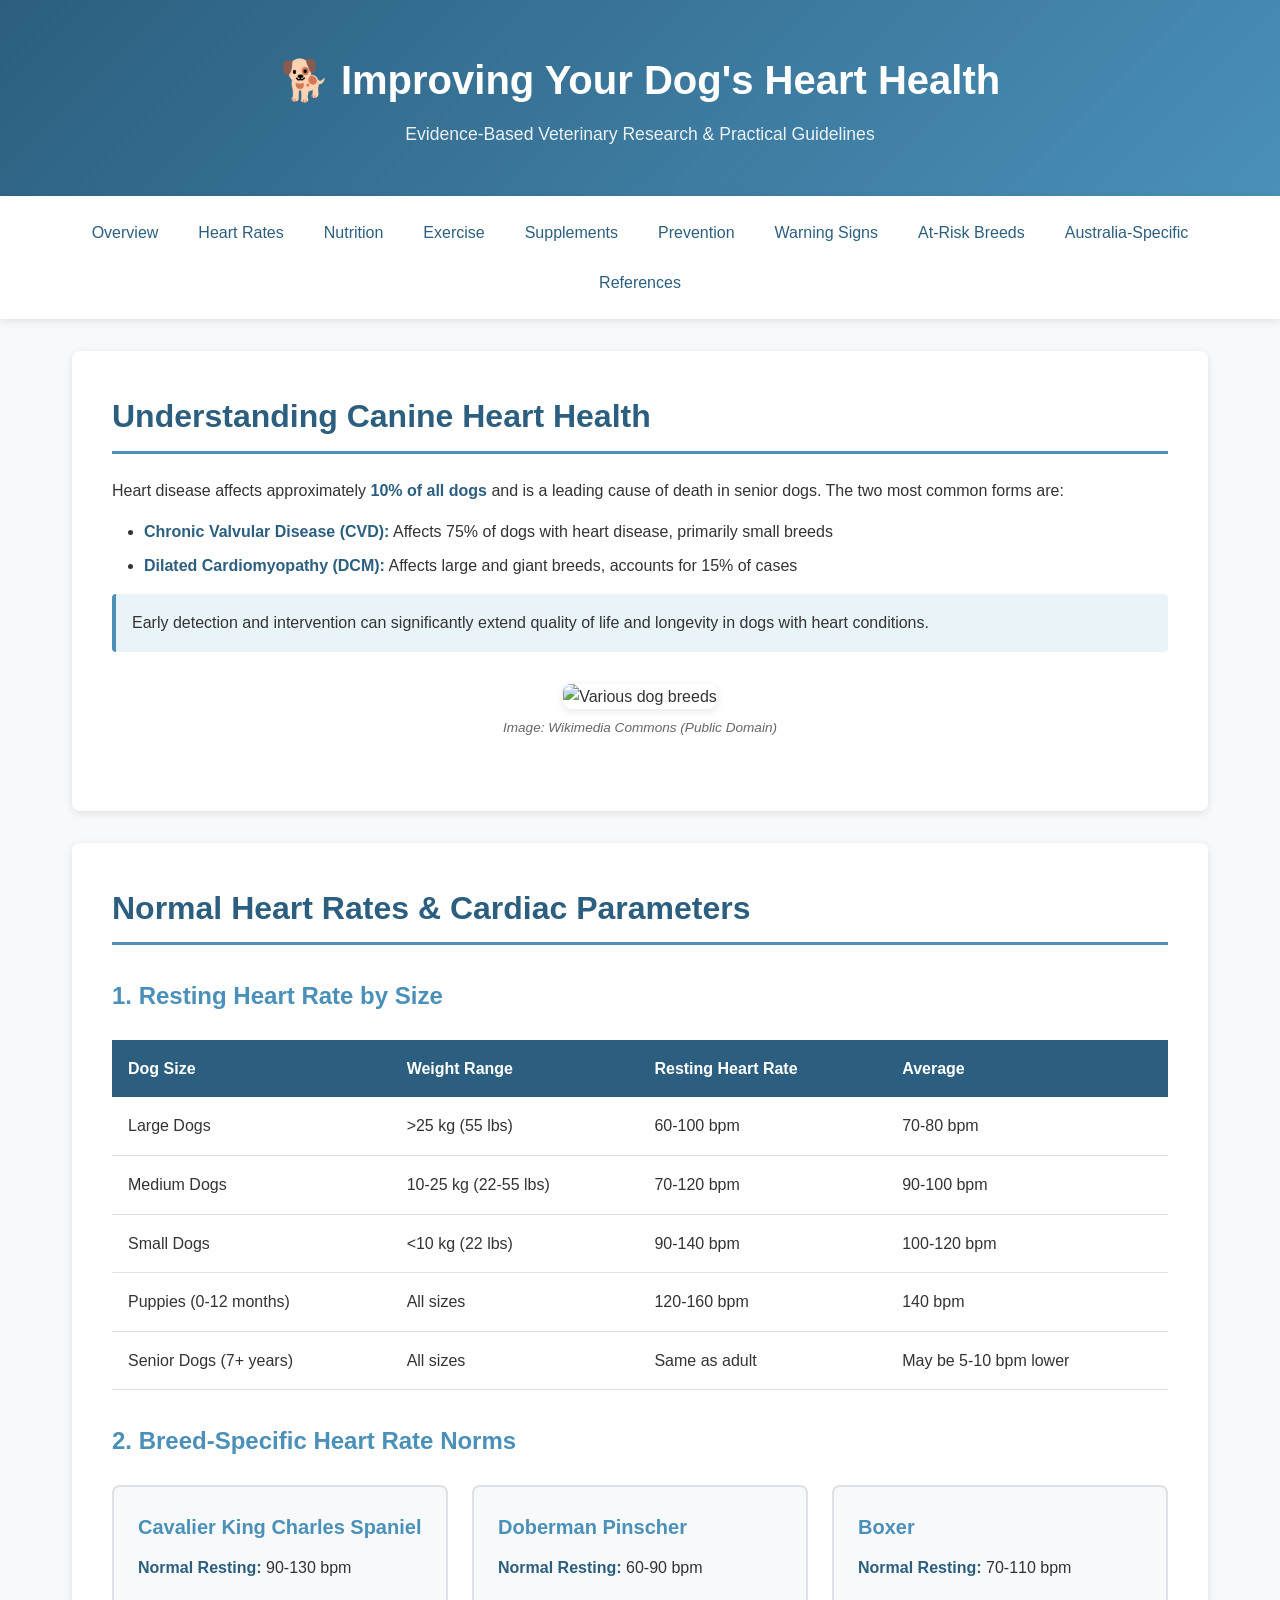
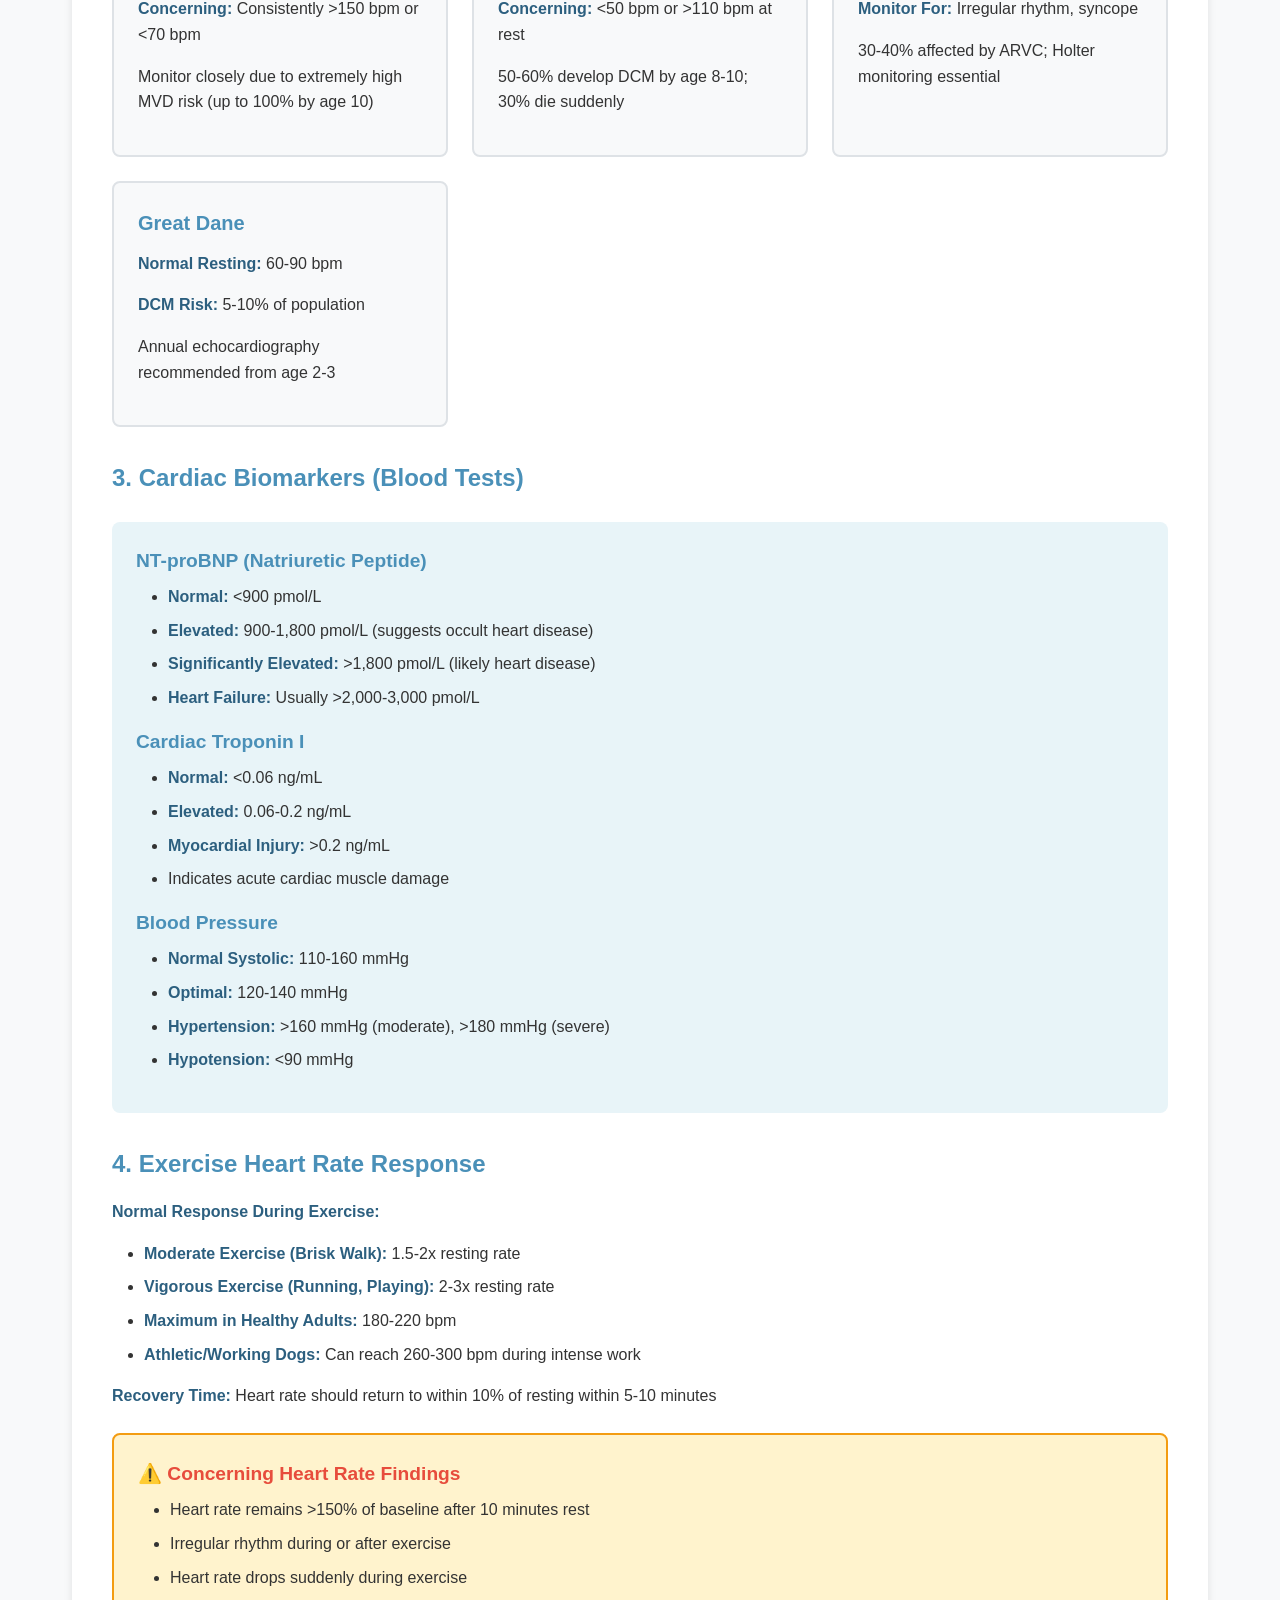
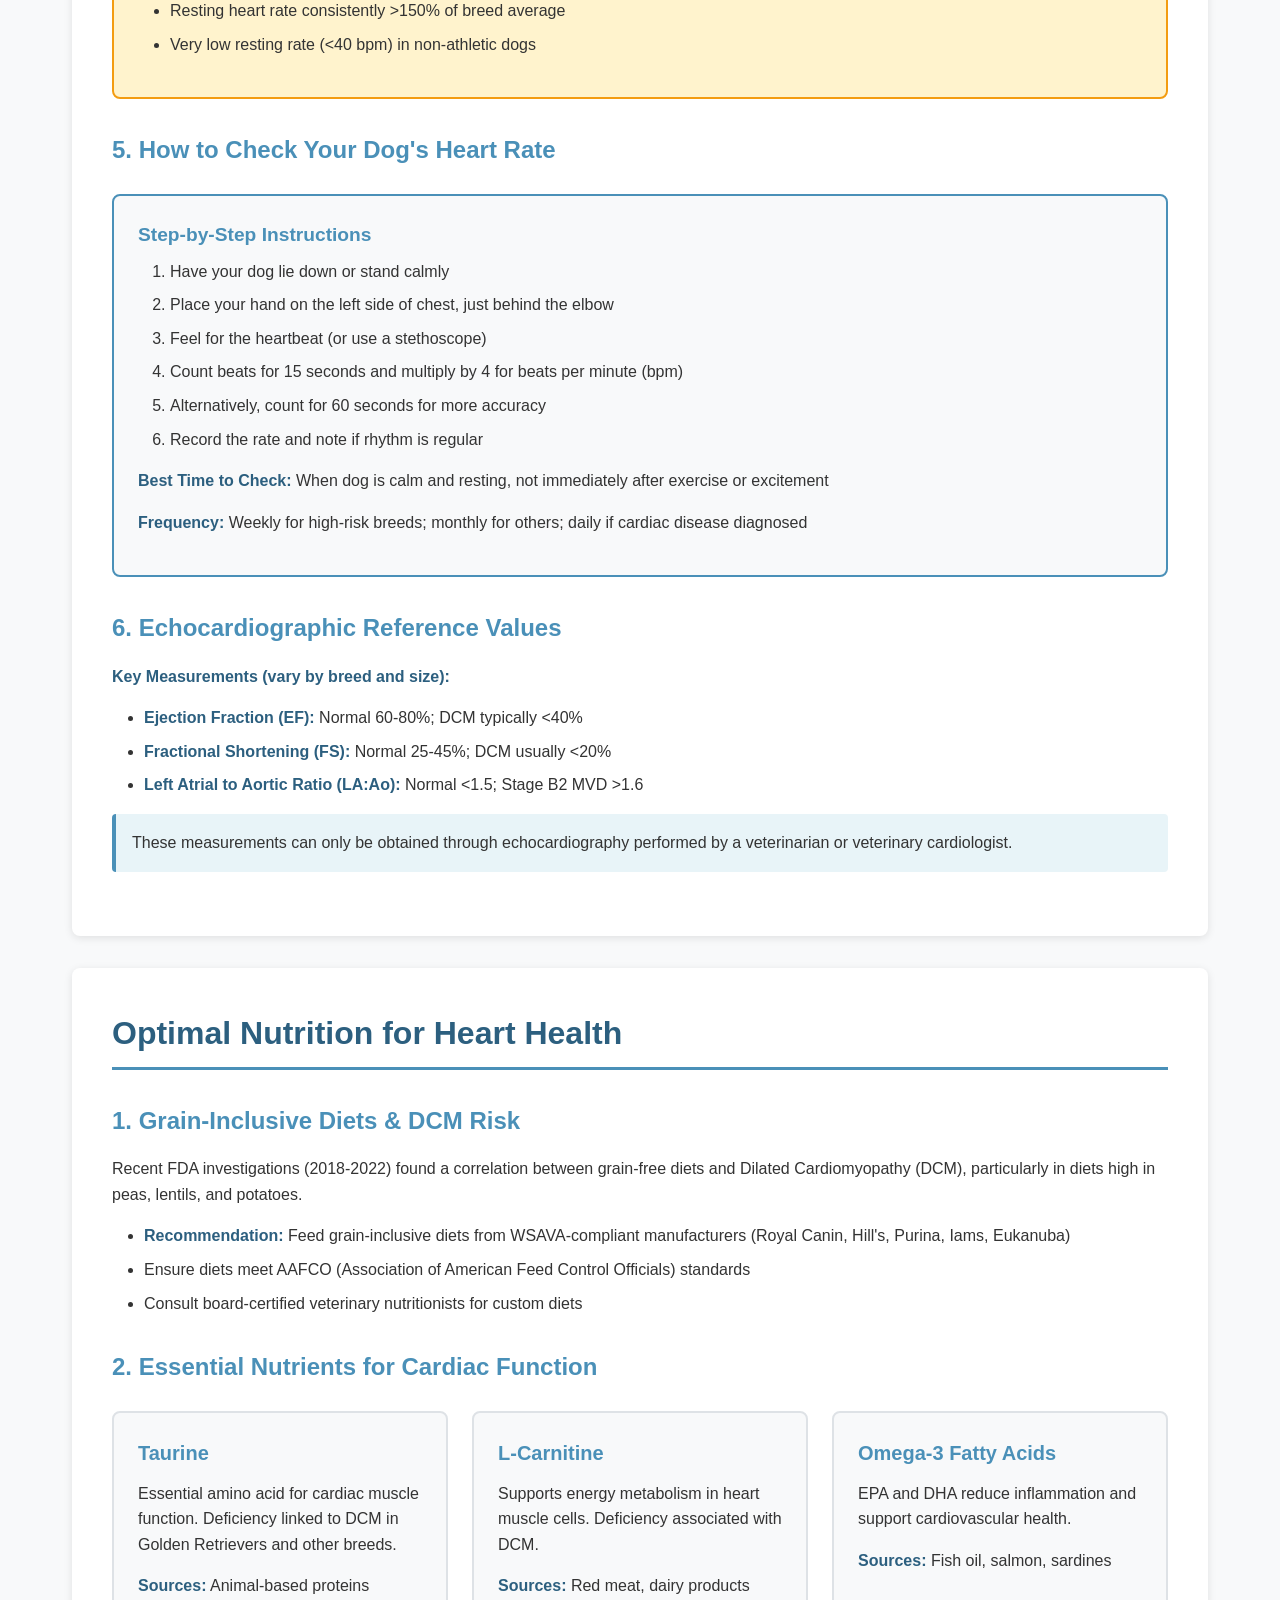
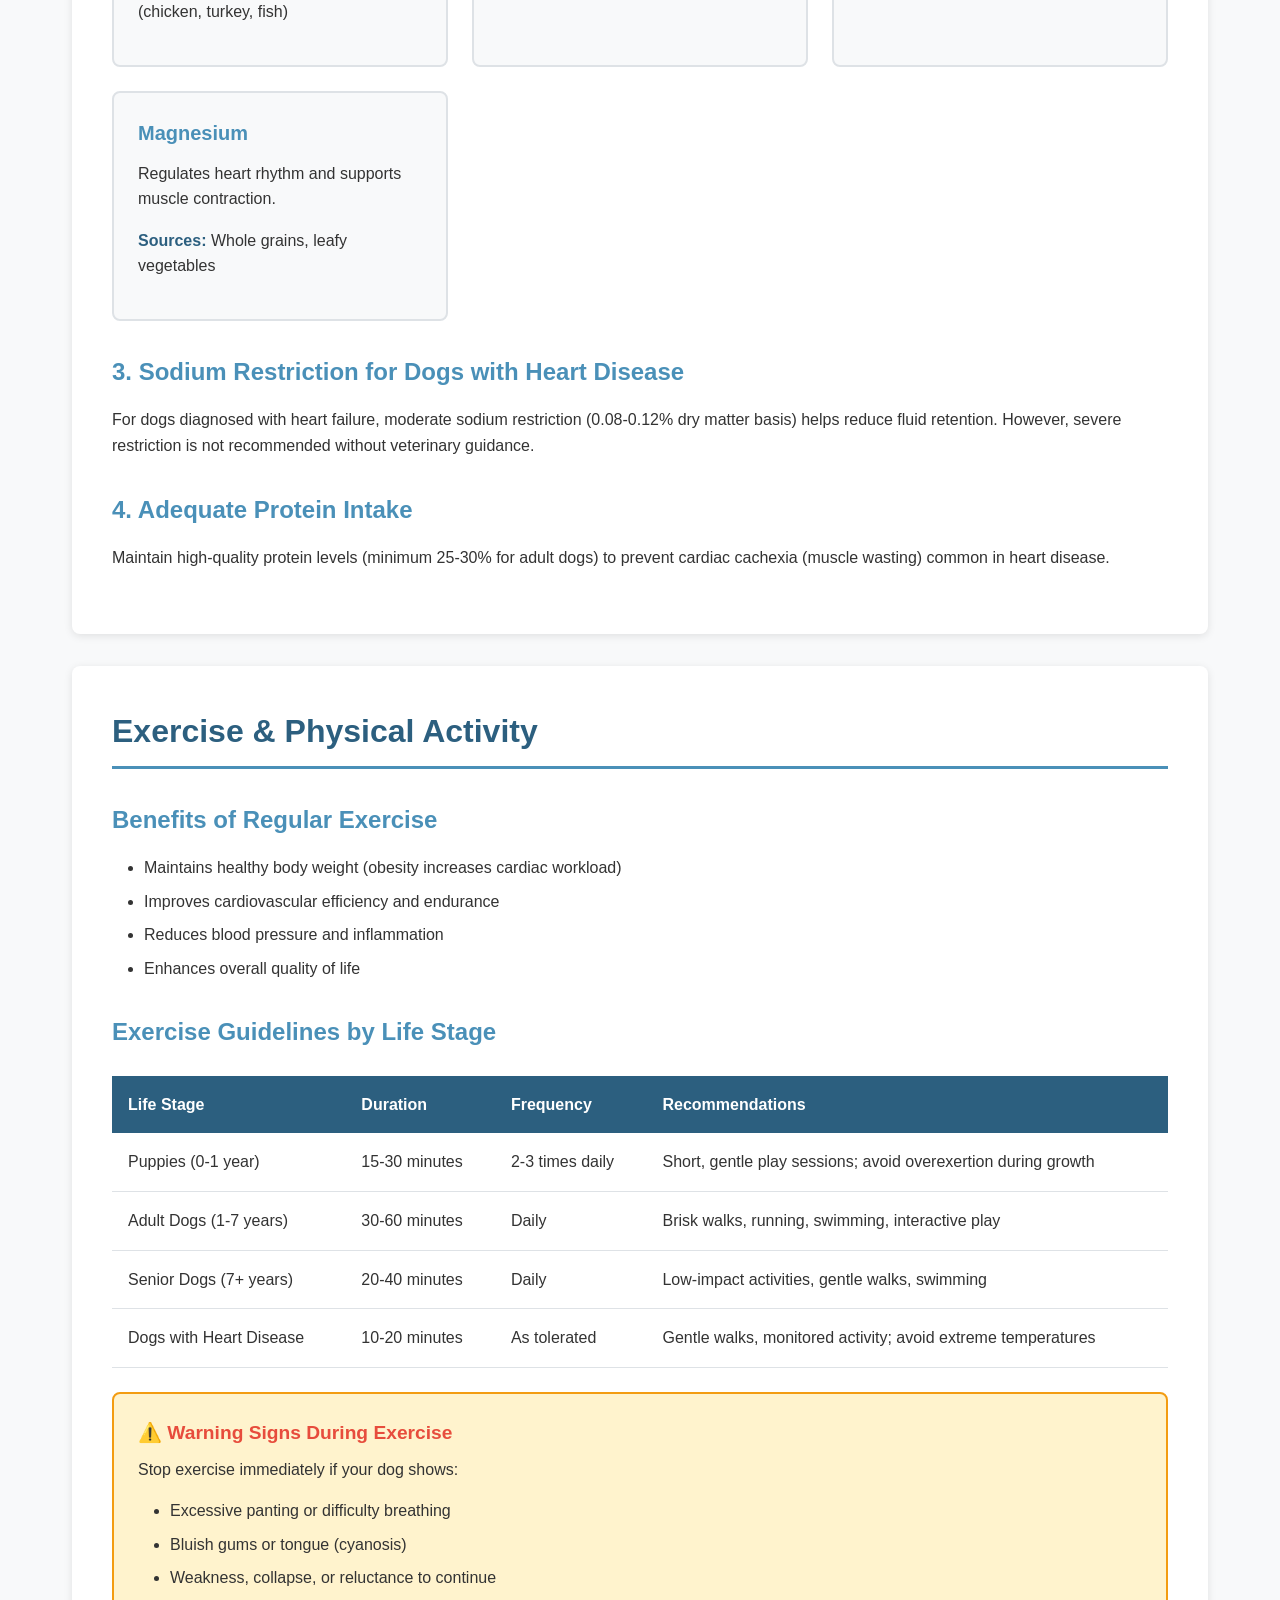
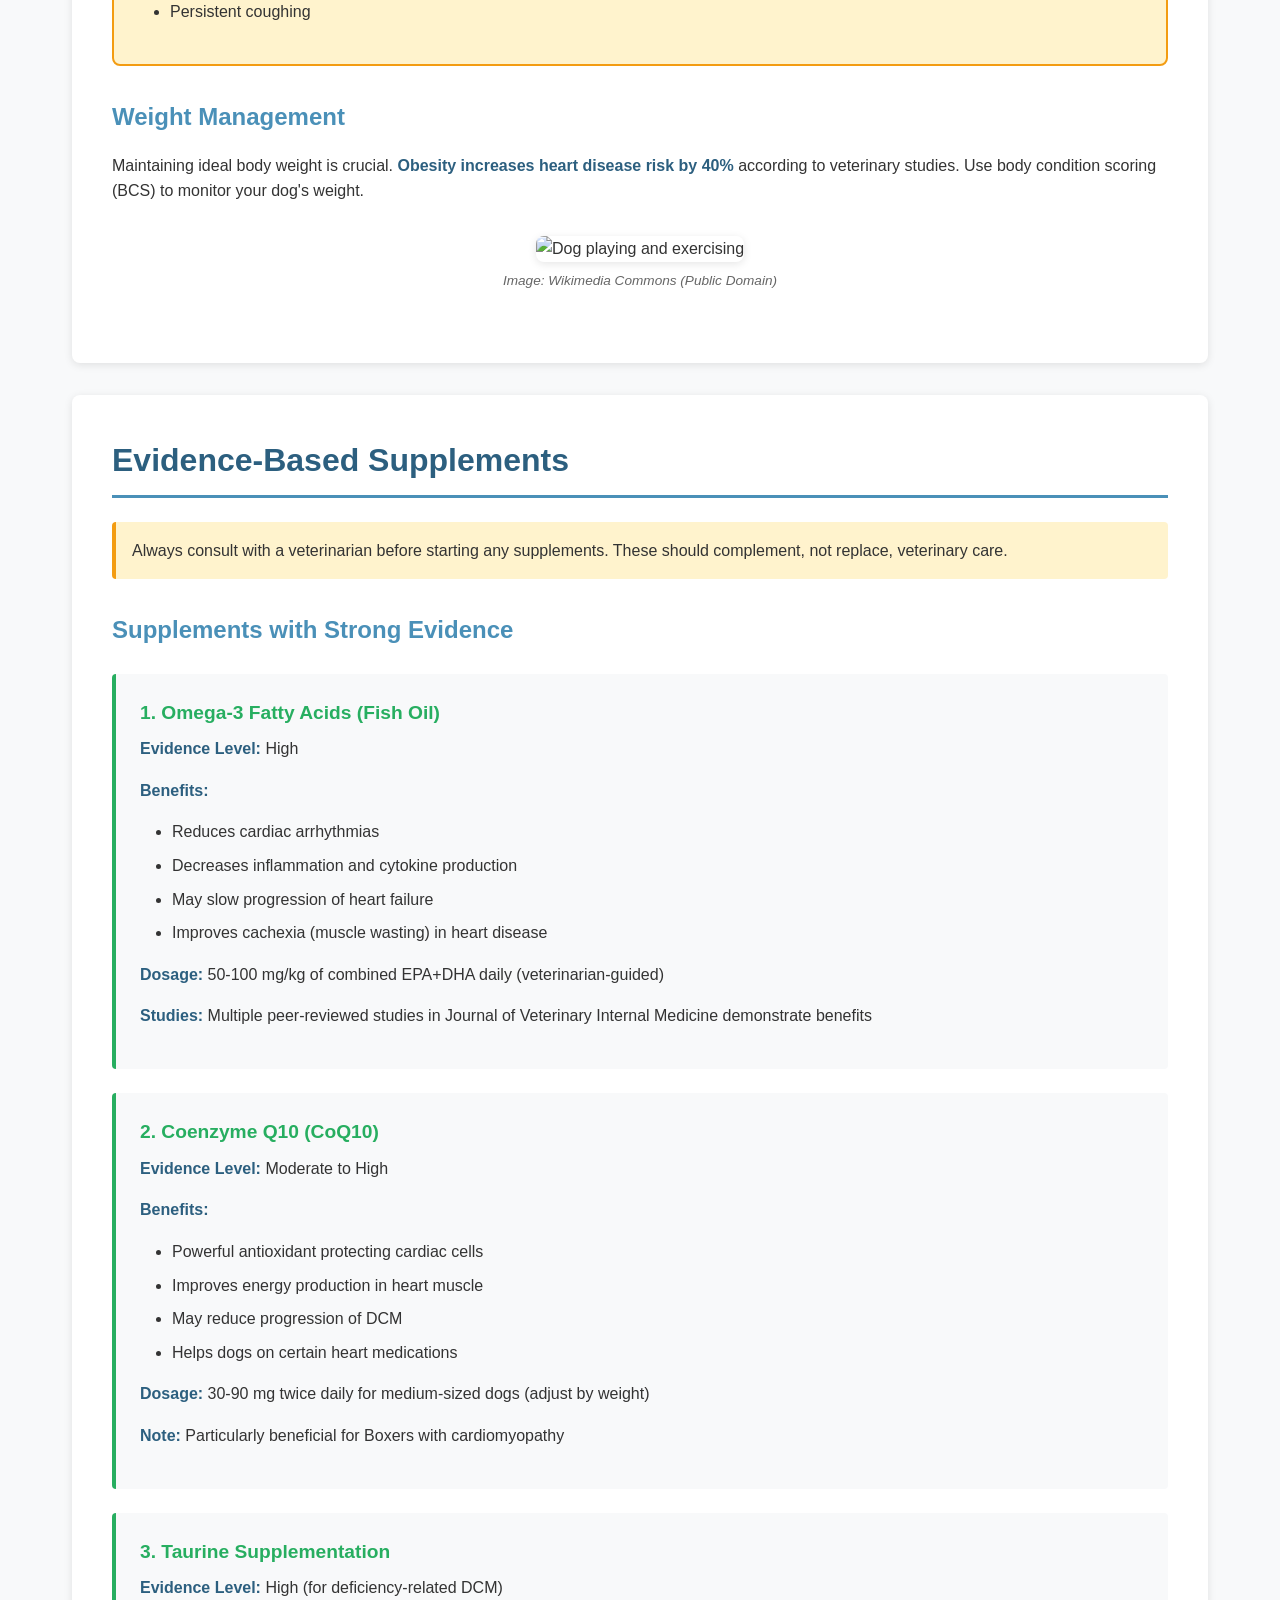
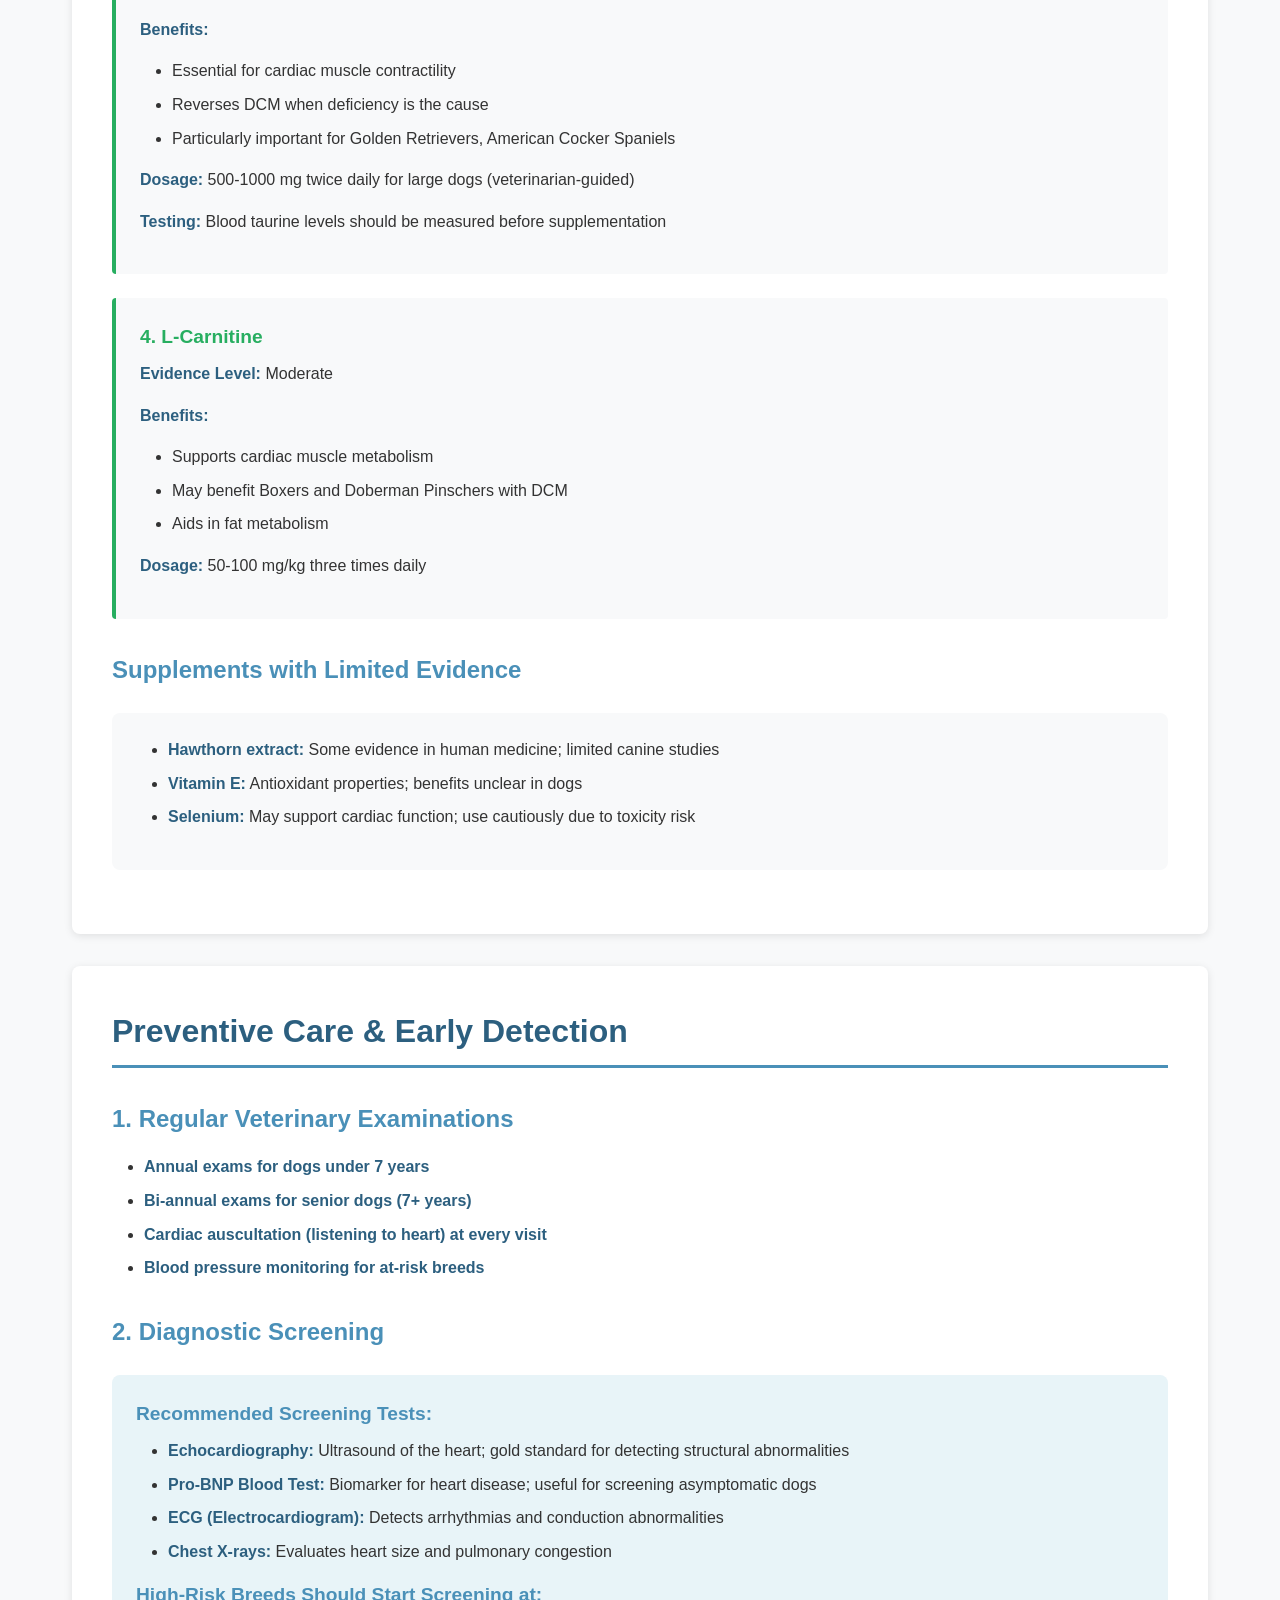
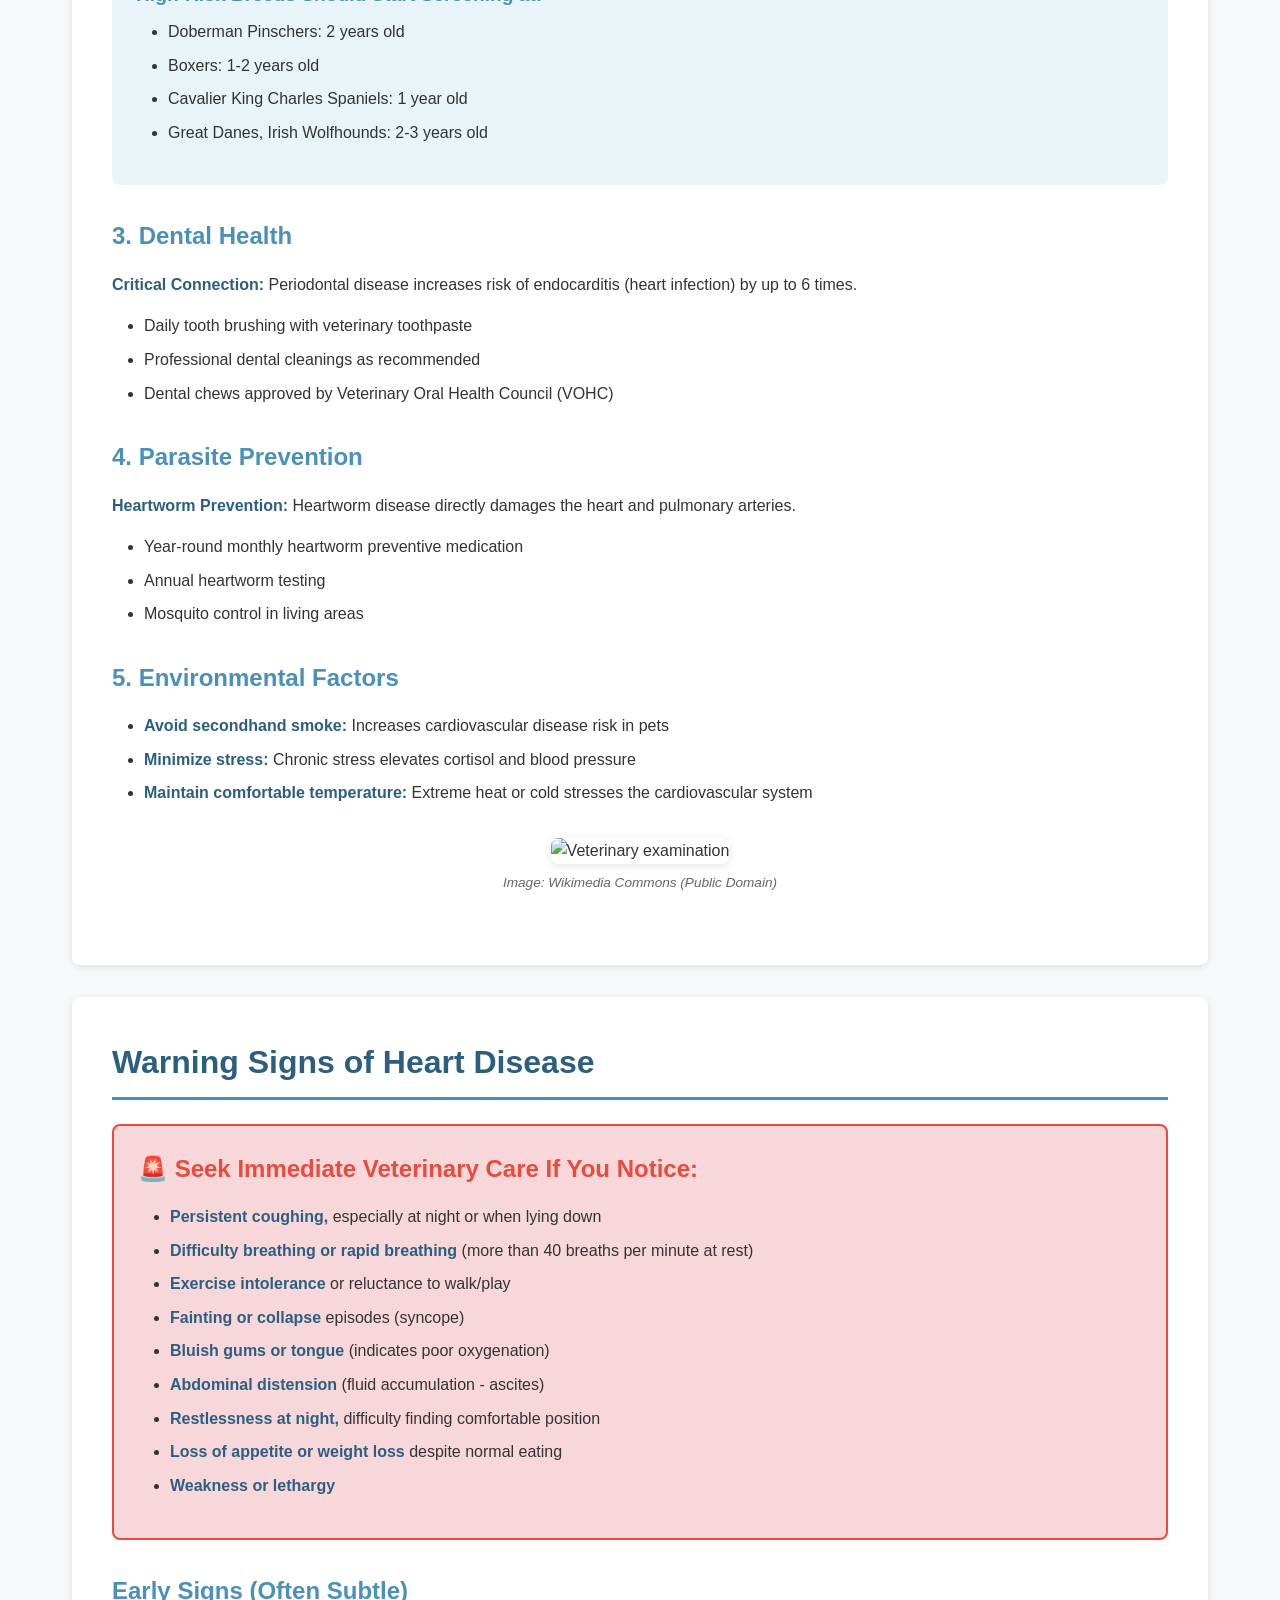
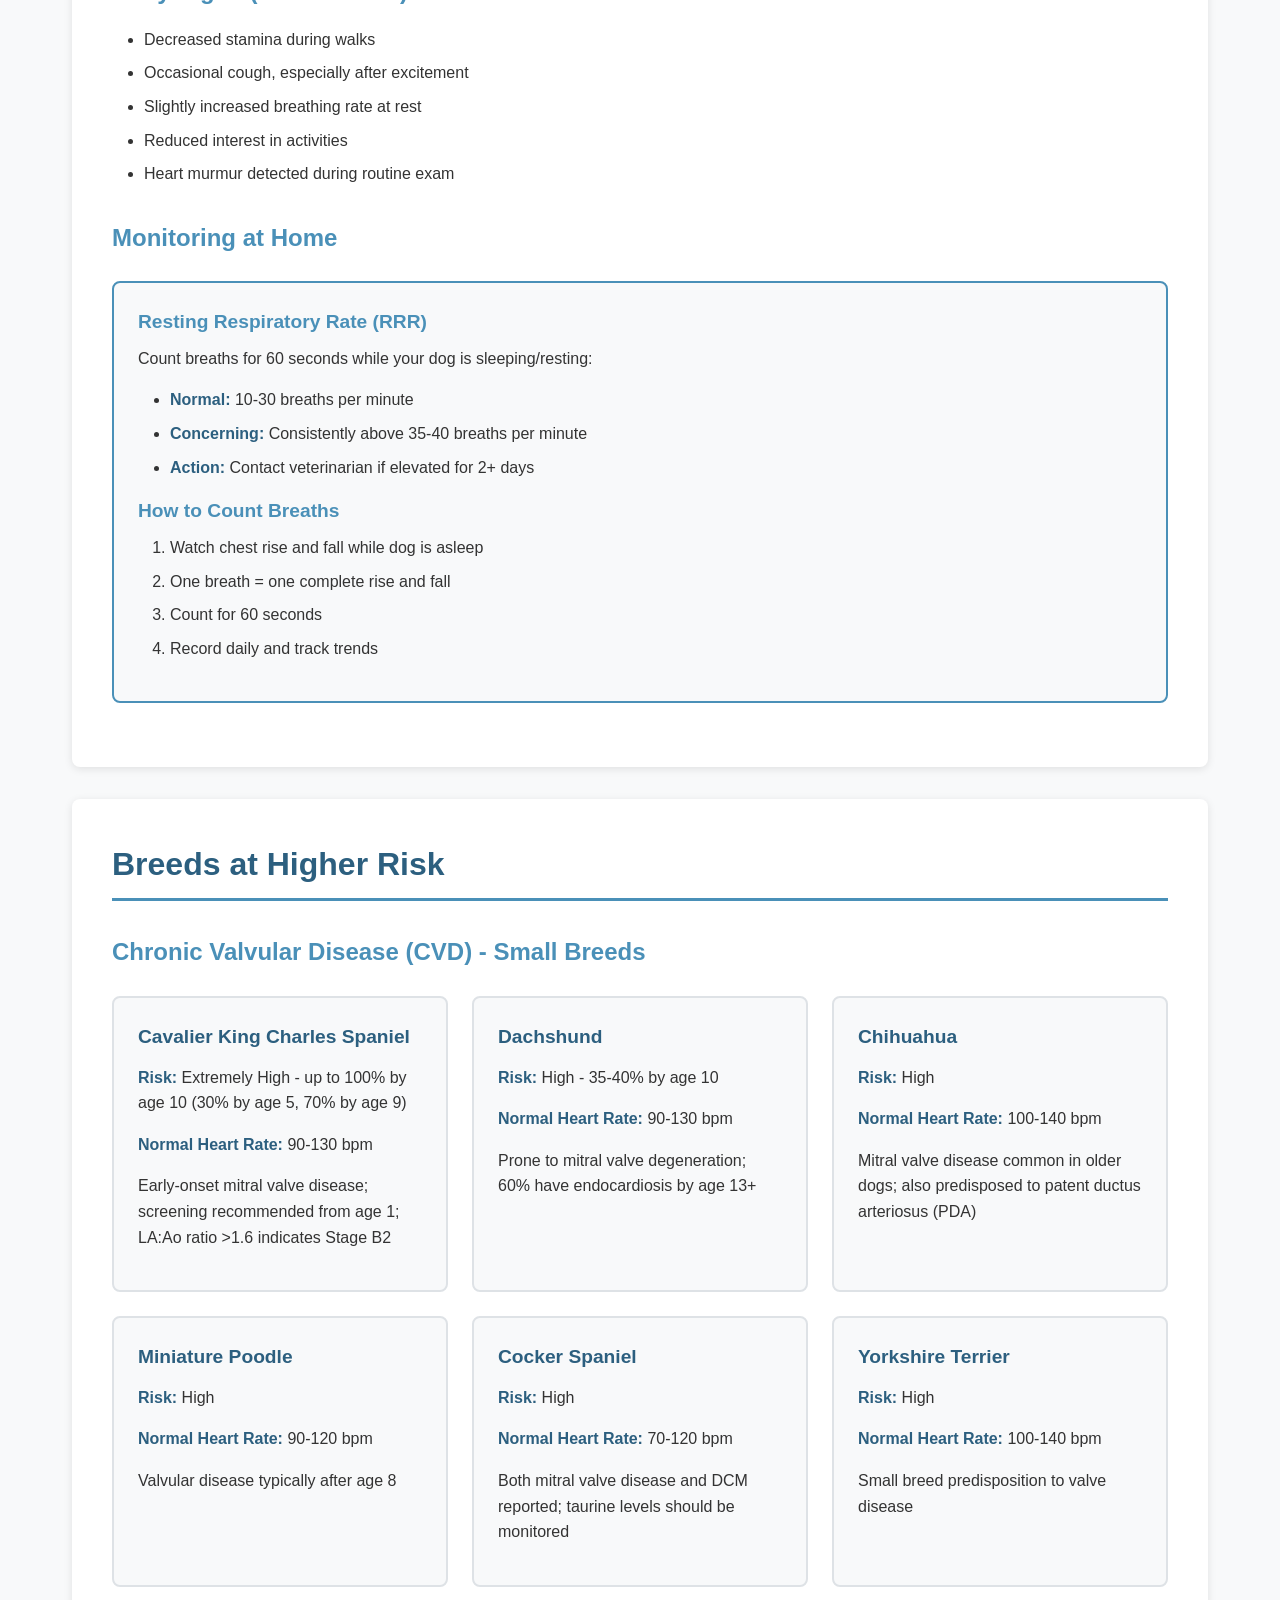
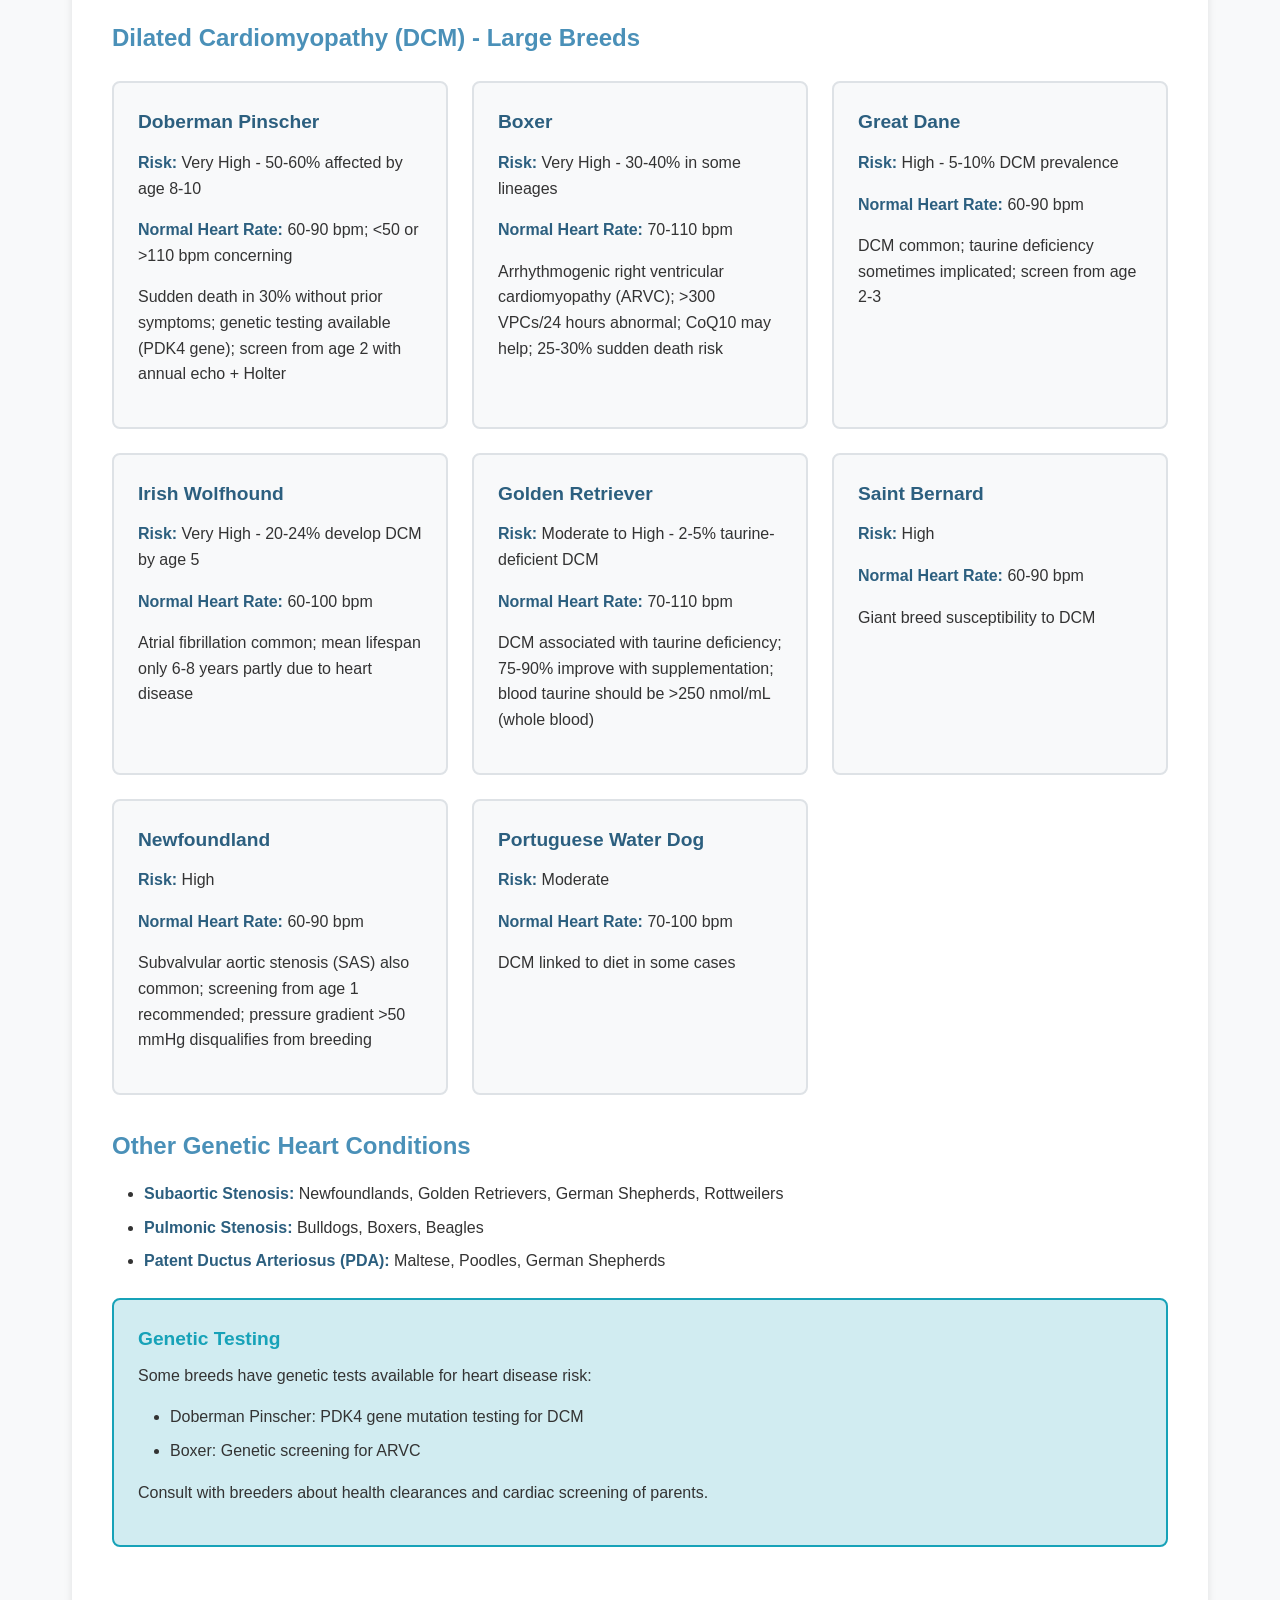
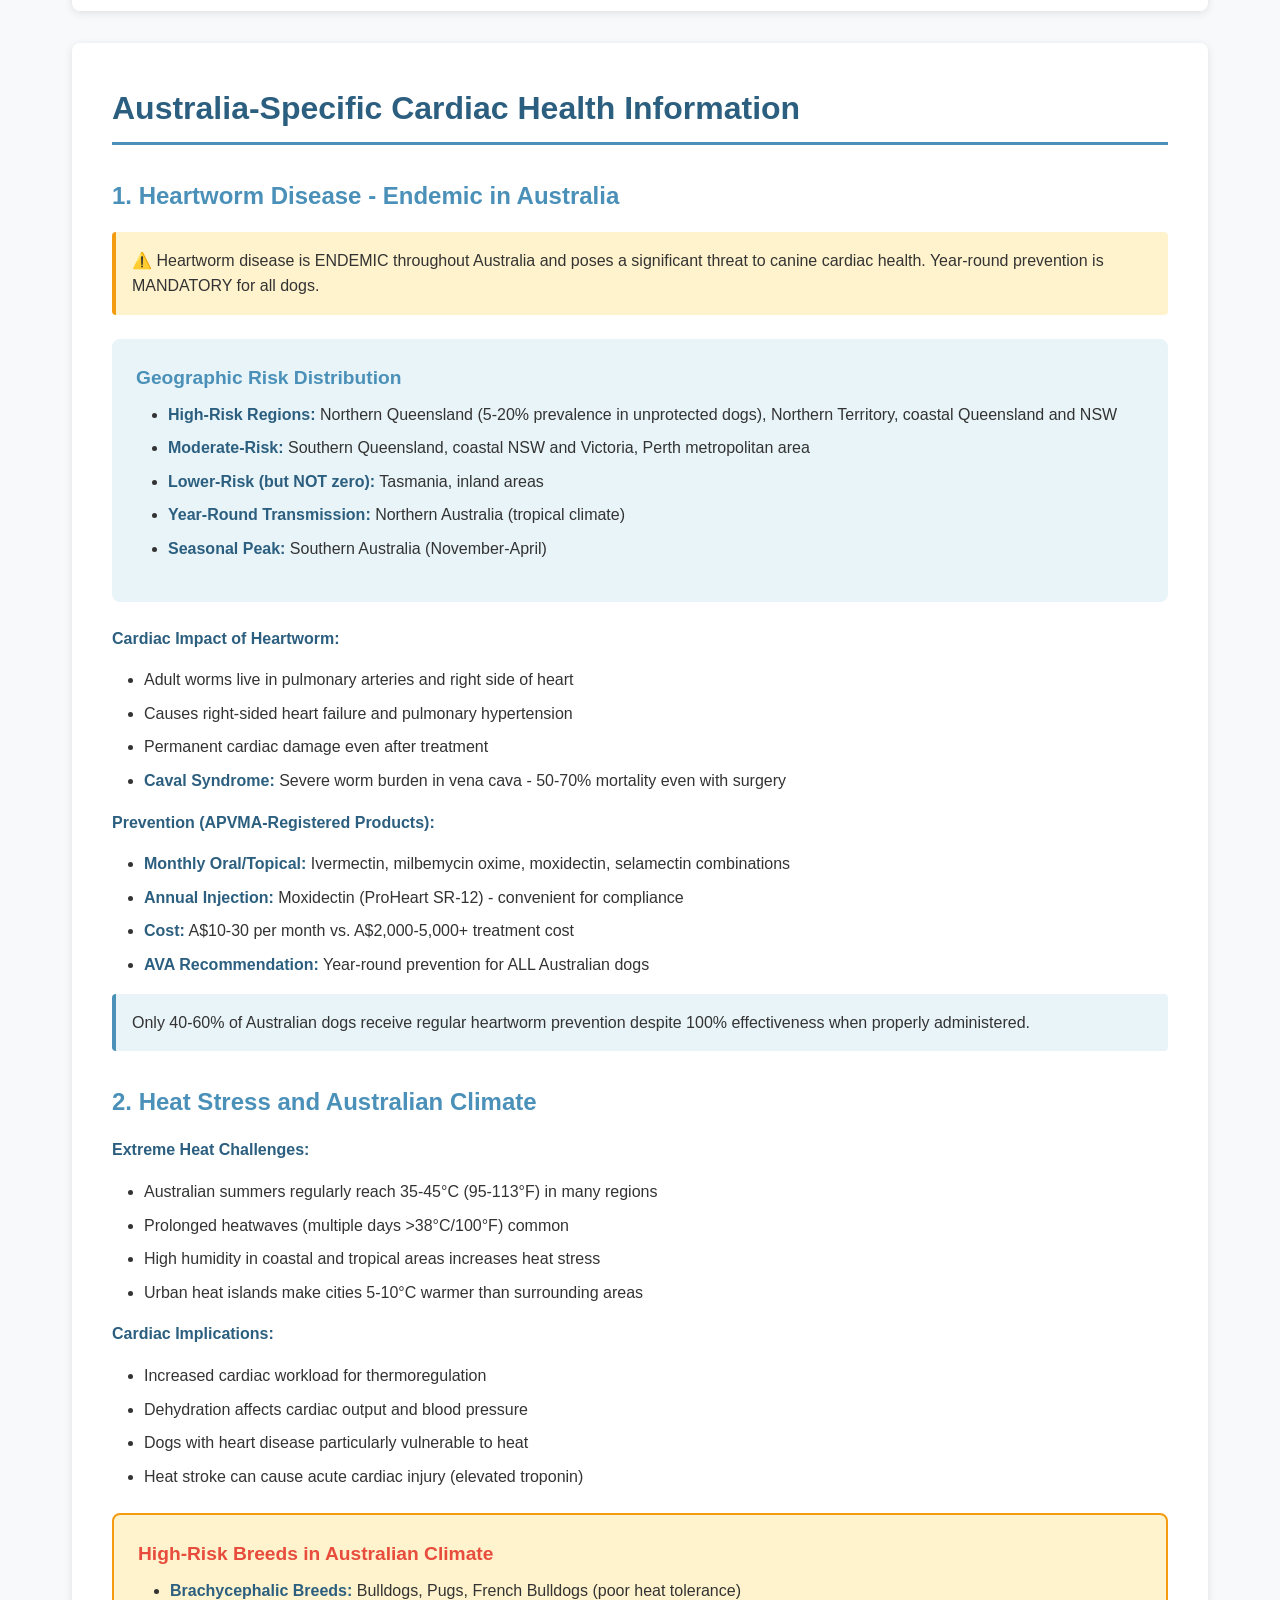
==== commit 47ca98d1: "Add intensive heart rate research and Australia-specific data Co-authored-by: coder-bat <43714121+co" ====
--- a/dog-heart-health/index.html
+++ b/dog-heart-health/index.html
@@ -14,11 +14,14 @@
 
     <nav>
         <a href="#overview">Overview</a>
+        <a href="#heart-rates">Heart Rates</a>
         <a href="#nutrition">Nutrition</a>
         <a href="#exercise">Exercise</a>
         <a href="#supplements">Supplements</a>
         <a href="#prevention">Prevention</a>
         <a href="#signs">Warning Signs</a>
+        <a href="#breeds">At-Risk Breeds</a>
+        <a href="#australia">Australia-Specific</a>
         <a href="#references">References</a>
     </nav>
 
@@ -36,6 +39,161 @@
             <div class="image-container">
                 <img src="https://upload.wikimedia.org/wikipedia/commons/thumb/d/d9/Collage_of_Nine_Dogs.jpg/800px-Collage_of_Nine_Dogs.jpg" alt="Various dog breeds" class="main-image">
                 <p class="image-credit">Image: Wikimedia Commons (Public Domain)</p>
+            </div>
+        </section>
+
+        <section id="heart-rates">
+            <h2>Normal Heart Rates & Cardiac Parameters</h2>
+            
+            <div class="content-box">
+                <h3>1. Resting Heart Rate by Size</h3>
+                
+                <div class="exercise-table">
+                    <table>
+                        <thead>
+                            <tr>
+                                <th>Dog Size</th>
+                                <th>Weight Range</th>
+                                <th>Resting Heart Rate</th>
+                                <th>Average</th>
+                            </tr>
+                        </thead>
+                        <tbody>
+                            <tr>
+                                <td>Large Dogs</td>
+                                <td>&gt;25 kg (55 lbs)</td>
+                                <td>60-100 bpm</td>
+                                <td>70-80 bpm</td>
+                            </tr>
+                            <tr>
+                                <td>Medium Dogs</td>
+                                <td>10-25 kg (22-55 lbs)</td>
+                                <td>70-120 bpm</td>
+                                <td>90-100 bpm</td>
+                            </tr>
+                            <tr>
+                                <td>Small Dogs</td>
+                                <td>&lt;10 kg (22 lbs)</td>
+                                <td>90-140 bpm</td>
+                                <td>100-120 bpm</td>
+                            </tr>
+                            <tr>
+                                <td>Puppies (0-12 months)</td>
+                                <td>All sizes</td>
+                                <td>120-160 bpm</td>
+                                <td>140 bpm</td>
+                            </tr>
+                            <tr>
+                                <td>Senior Dogs (7+ years)</td>
+                                <td>All sizes</td>
+                                <td>Same as adult</td>
+                                <td>May be 5-10 bpm lower</td>
+                            </tr>
+                        </tbody>
+                    </table>
+                </div>
+
+                <h3>2. Breed-Specific Heart Rate Norms</h3>
+                <div class="nutrient-grid">
+                    <div class="nutrient-card">
+                        <h4>Cavalier King Charles Spaniel</h4>
+                        <p><strong>Normal Resting:</strong> 90-130 bpm</p>
+                        <p><strong>Concerning:</strong> Consistently &gt;150 bpm or &lt;70 bpm</p>
+                        <p>Monitor closely due to extremely high MVD risk (up to 100% by age 10)</p>
+                    </div>
+                    <div class="nutrient-card">
+                        <h4>Doberman Pinscher</h4>
+                        <p><strong>Normal Resting:</strong> 60-90 bpm</p>
+                        <p><strong>Concerning:</strong> &lt;50 bpm or &gt;110 bpm at rest</p>
+                        <p>50-60% develop DCM by age 8-10; 30% die suddenly</p>
+                    </div>
+                    <div class="nutrient-card">
+                        <h4>Boxer</h4>
+                        <p><strong>Normal Resting:</strong> 70-110 bpm</p>
+                        <p><strong>Monitor For:</strong> Irregular rhythm, syncope</p>
+                        <p>30-40% affected by ARVC; Holter monitoring essential</p>
+                    </div>
+                    <div class="nutrient-card">
+                        <h4>Great Dane</h4>
+                        <p><strong>Normal Resting:</strong> 60-90 bpm</p>
+                        <p><strong>DCM Risk:</strong> 5-10% of population</p>
+                        <p>Annual echocardiography recommended from age 2-3</p>
+                    </div>
+                </div>
+
+                <h3>3. Cardiac Biomarkers (Blood Tests)</h3>
+                <div class="screening-box">
+                    <h4>NT-proBNP (Natriuretic Peptide)</h4>
+                    <ul>
+                        <li><strong>Normal:</strong> &lt;900 pmol/L</li>
+                        <li><strong>Elevated:</strong> 900-1,800 pmol/L (suggests occult heart disease)</li>
+                        <li><strong>Significantly Elevated:</strong> &gt;1,800 pmol/L (likely heart disease)</li>
+                        <li><strong>Heart Failure:</strong> Usually &gt;2,000-3,000 pmol/L</li>
+                    </ul>
+
+                    <h4>Cardiac Troponin I</h4>
+                    <ul>
+                        <li><strong>Normal:</strong> &lt;0.06 ng/mL</li>
+                        <li><strong>Elevated:</strong> 0.06-0.2 ng/mL</li>
+                        <li><strong>Myocardial Injury:</strong> &gt;0.2 ng/mL</li>
+                        <li>Indicates acute cardiac muscle damage</li>
+                    </ul>
+
+                    <h4>Blood Pressure</h4>
+                    <ul>
+                        <li><strong>Normal Systolic:</strong> 110-160 mmHg</li>
+                        <li><strong>Optimal:</strong> 120-140 mmHg</li>
+                        <li><strong>Hypertension:</strong> &gt;160 mmHg (moderate), &gt;180 mmHg (severe)</li>
+                        <li><strong>Hypotension:</strong> &lt;90 mmHg</li>
+                    </ul>
+                </div>
+
+                <h3>4. Exercise Heart Rate Response</h3>
+                <p><strong>Normal Response During Exercise:</strong></p>
+                <ul>
+                    <li><strong>Moderate Exercise (Brisk Walk):</strong> 1.5-2x resting rate</li>
+                    <li><strong>Vigorous Exercise (Running, Playing):</strong> 2-3x resting rate</li>
+                    <li><strong>Maximum in Healthy Adults:</strong> 180-220 bpm</li>
+                    <li><strong>Athletic/Working Dogs:</strong> Can reach 260-300 bpm during intense work</li>
+                </ul>
+
+                <p><strong>Recovery Time:</strong> Heart rate should return to within 10% of resting within 5-10 minutes</p>
+
+                <div class="warning-box">
+                    <h4>⚠️ Concerning Heart Rate Findings</h4>
+                    <ul>
+                        <li>Heart rate remains &gt;150% of baseline after 10 minutes rest</li>
+                        <li>Irregular rhythm during or after exercise</li>
+                        <li>Heart rate drops suddenly during exercise</li>
+                        <li>Resting heart rate consistently &gt;150% of breed average</li>
+                        <li>Very low resting rate (&lt;40 bpm) in non-athletic dogs</li>
+                    </ul>
+                </div>
+
+                <h3>5. How to Check Your Dog's Heart Rate</h3>
+                <div class="monitoring-box">
+                    <h4>Step-by-Step Instructions</h4>
+                    <ol>
+                        <li>Have your dog lie down or stand calmly</li>
+                        <li>Place your hand on the left side of chest, just behind the elbow</li>
+                        <li>Feel for the heartbeat (or use a stethoscope)</li>
+                        <li>Count beats for 15 seconds and multiply by 4 for beats per minute (bpm)</li>
+                        <li>Alternatively, count for 60 seconds for more accuracy</li>
+                        <li>Record the rate and note if rhythm is regular</li>
+                    </ol>
+                    
+                    <p><strong>Best Time to Check:</strong> When dog is calm and resting, not immediately after exercise or excitement</p>
+                    <p><strong>Frequency:</strong> Weekly for high-risk breeds; monthly for others; daily if cardiac disease diagnosed</p>
+                </div>
+
+                <h3>6. Echocardiographic Reference Values</h3>
+                <p><strong>Key Measurements (vary by breed and size):</strong></p>
+                <ul>
+                    <li><strong>Ejection Fraction (EF):</strong> Normal 60-80%; DCM typically &lt;40%</li>
+                    <li><strong>Fractional Shortening (FS):</strong> Normal 25-45%; DCM usually &lt;20%</li>
+                    <li><strong>Left Atrial to Aortic Ratio (LA:Ao):</strong> Normal &lt;1.5; Stage B2 MVD &gt;1.6</li>
+                </ul>
+                <p class="fact">These measurements can only be obtained through echocardiography performed by a veterinarian or veterinary cardiologist.</p>
             </div>
         </section>
 
@@ -238,7 +396,7 @@
                     <li><strong>Annual exams for dogs under 7 years</strong></li>
                     <li><strong>Bi-annual exams for senior dogs (7+ years)</strong></li>
                     <li><strong>Cardiac auscultation (listening to heart) at every visit</strong></li>
-                    <li><strong>Blood pressure monitoring as recommended by your veterinarian</strong></li>
+                    <li><strong>Blood pressure monitoring for at-risk breeds</strong></li>
                 </ul>
 
                 <h3>2. Diagnostic Screening</h3>
@@ -250,6 +408,14 @@
                         <li><strong>Pro-BNP Blood Test:</strong> Biomarker for heart disease; useful for screening asymptomatic dogs</li>
                         <li><strong>ECG (Electrocardiogram):</strong> Detects arrhythmias and conduction abnormalities</li>
                         <li><strong>Chest X-rays:</strong> Evaluates heart size and pulmonary congestion</li>
+                    </ul>
+
+                    <h4>High-Risk Breeds Should Start Screening at:</h4>
+                    <ul>
+                        <li>Doberman Pinschers: 2 years old</li>
+                        <li>Boxers: 1-2 years old</li>
+                        <li>Cavalier King Charles Spaniels: 1 year old</li>
+                        <li>Great Danes, Irish Wolfhounds: 2-3 years old</li>
                     </ul>
                 </div>
 
@@ -328,6 +494,330 @@
                         <li>Count for 60 seconds</li>
                         <li>Record daily and track trends</li>
                     </ol>
+                </div>
+            </div>
+        </section>
+
+        <section id="breeds">
+            <h2>Breeds at Higher Risk</h2>
+            
+            <div class="content-box">
+                <h3>Chronic Valvular Disease (CVD) - Small Breeds</h3>
+                <div class="breed-grid">
+                    <div class="breed-card">
+                        <h4>Cavalier King Charles Spaniel</h4>
+                        <p><strong>Risk:</strong> Extremely High - up to 100% by age 10 (30% by age 5, 70% by age 9)</p>
+                        <p><strong>Normal Heart Rate:</strong> 90-130 bpm</p>
+                        <p>Early-onset mitral valve disease; screening recommended from age 1; LA:Ao ratio &gt;1.6 indicates Stage B2</p>
+                    </div>
+                    <div class="breed-card">
+                        <h4>Dachshund</h4>
+                        <p><strong>Risk:</strong> High - 35-40% by age 10</p>
+                        <p><strong>Normal Heart Rate:</strong> 90-130 bpm</p>
+                        <p>Prone to mitral valve degeneration; 60% have endocardiosis by age 13+</p>
+                    </div>
+                    <div class="breed-card">
+                        <h4>Chihuahua</h4>
+                        <p><strong>Risk:</strong> High</p>
+                        <p><strong>Normal Heart Rate:</strong> 100-140 bpm</p>
+                        <p>Mitral valve disease common in older dogs; also predisposed to patent ductus arteriosus (PDA)</p>
+                    </div>
+                    <div class="breed-card">
+                        <h4>Miniature Poodle</h4>
+                        <p><strong>Risk:</strong> High</p>
+                        <p><strong>Normal Heart Rate:</strong> 90-120 bpm</p>
+                        <p>Valvular disease typically after age 8</p>
+                    </div>
+                    <div class="breed-card">
+                        <h4>Cocker Spaniel</h4>
+                        <p><strong>Risk:</strong> High</p>
+                        <p><strong>Normal Heart Rate:</strong> 70-120 bpm</p>
+                        <p>Both mitral valve disease and DCM reported; taurine levels should be monitored</p>
+                    </div>
+                    <div class="breed-card">
+                        <h4>Yorkshire Terrier</h4>
+                        <p><strong>Risk:</strong> High</p>
+                        <p><strong>Normal Heart Rate:</strong> 100-140 bpm</p>
+                        <p>Small breed predisposition to valve disease</p>
+                    </div>
+                </div>
+
+                <h3>Dilated Cardiomyopathy (DCM) - Large Breeds</h3>
+                <div class="breed-grid">
+                    <div class="breed-card">
+                        <h4>Doberman Pinscher</h4>
+                        <p><strong>Risk:</strong> Very High - 50-60% affected by age 8-10</p>
+                        <p><strong>Normal Heart Rate:</strong> 60-90 bpm; &lt;50 or &gt;110 bpm concerning</p>
+                        <p>Sudden death in 30% without prior symptoms; genetic testing available (PDK4 gene); screen from age 2 with annual echo + Holter</p>
+                    </div>
+                    <div class="breed-card">
+                        <h4>Boxer</h4>
+                        <p><strong>Risk:</strong> Very High - 30-40% in some lineages</p>
+                        <p><strong>Normal Heart Rate:</strong> 70-110 bpm</p>
+                        <p>Arrhythmogenic right ventricular cardiomyopathy (ARVC); &gt;300 VPCs/24 hours abnormal; CoQ10 may help; 25-30% sudden death risk</p>
+                    </div>
+                    <div class="breed-card">
+                        <h4>Great Dane</h4>
+                        <p><strong>Risk:</strong> High - 5-10% DCM prevalence</p>
+                        <p><strong>Normal Heart Rate:</strong> 60-90 bpm</p>
+                        <p>DCM common; taurine deficiency sometimes implicated; screen from age 2-3</p>
+                    </div>
+                    <div class="breed-card">
+                        <h4>Irish Wolfhound</h4>
+                        <p><strong>Risk:</strong> Very High - 20-24% develop DCM by age 5</p>
+                        <p><strong>Normal Heart Rate:</strong> 60-100 bpm</p>
+                        <p>Atrial fibrillation common; mean lifespan only 6-8 years partly due to heart disease</p>
+                    </div>
+                    <div class="breed-card">
+                        <h4>Golden Retriever</h4>
+                        <p><strong>Risk:</strong> Moderate to High - 2-5% taurine-deficient DCM</p>
+                        <p><strong>Normal Heart Rate:</strong> 70-110 bpm</p>
+                        <p>DCM associated with taurine deficiency; 75-90% improve with supplementation; blood taurine should be &gt;250 nmol/mL (whole blood)</p>
+                    </div>
+                    <div class="breed-card">
+                        <h4>Saint Bernard</h4>
+                        <p><strong>Risk:</strong> High</p>
+                        <p><strong>Normal Heart Rate:</strong> 60-90 bpm</p>
+                        <p>Giant breed susceptibility to DCM</p>
+                    </div>
+                    <div class="breed-card">
+                        <h4>Newfoundland</h4>
+                        <p><strong>Risk:</strong> High</p>
+                        <p><strong>Normal Heart Rate:</strong> 60-90 bpm</p>
+                        <p>Subvalvular aortic stenosis (SAS) also common; screening from age 1 recommended; pressure gradient &gt;50 mmHg disqualifies from breeding</p>
+                    </div>
+                    <div class="breed-card">
+                        <h4>Portuguese Water Dog</h4>
+                        <p><strong>Risk:</strong> Moderate</p>
+                        <p><strong>Normal Heart Rate:</strong> 70-100 bpm</p>
+                        <p>DCM linked to diet in some cases</p>
+                    </div>
+                </div>
+
+                <h3>Other Genetic Heart Conditions</h3>
+                <ul>
+                    <li><strong>Subaortic Stenosis:</strong> Newfoundlands, Golden Retrievers, German Shepherds, Rottweilers</li>
+                    <li><strong>Pulmonic Stenosis:</strong> Bulldogs, Boxers, Beagles</li>
+                    <li><strong>Patent Ductus Arteriosus (PDA):</strong> Maltese, Poodles, German Shepherds</li>
+                </ul>
+
+                <div class="info-box">
+                    <h4>Genetic Testing</h4>
+                    <p>Some breeds have genetic tests available for heart disease risk:</p>
+                    <ul>
+                        <li>Doberman Pinscher: PDK4 gene mutation testing for DCM</li>
+                        <li>Boxer: Genetic screening for ARVC</li>
+                    </ul>
+                    <p>Consult with breeders about health clearances and cardiac screening of parents.</p>
+                </div>
+            </div>
+        </section>
+
+        <section id="australia">
+            <h2>Australia-Specific Cardiac Health Information</h2>
+            
+            <div class="content-box">
+                <h3>1. Heartworm Disease - Endemic in Australia</h3>
+                <p class="important">⚠️ Heartworm disease is ENDEMIC throughout Australia and poses a significant threat to canine cardiac health. Year-round prevention is MANDATORY for all dogs.</p>
+                
+                <div class="screening-box">
+                    <h4>Geographic Risk Distribution</h4>
+                    <ul>
+                        <li><strong>High-Risk Regions:</strong> Northern Queensland (5-20% prevalence in unprotected dogs), Northern Territory, coastal Queensland and NSW</li>
+                        <li><strong>Moderate-Risk:</strong> Southern Queensland, coastal NSW and Victoria, Perth metropolitan area</li>
+                        <li><strong>Lower-Risk (but NOT zero):</strong> Tasmania, inland areas</li>
+                        <li><strong>Year-Round Transmission:</strong> Northern Australia (tropical climate)</li>
+                        <li><strong>Seasonal Peak:</strong> Southern Australia (November-April)</li>
+                    </ul>
+                </div>
+
+                <p><strong>Cardiac Impact of Heartworm:</strong></p>
+                <ul>
+                    <li>Adult worms live in pulmonary arteries and right side of heart</li>
+                    <li>Causes right-sided heart failure and pulmonary hypertension</li>
+                    <li>Permanent cardiac damage even after treatment</li>
+                    <li><strong>Caval Syndrome:</strong> Severe worm burden in vena cava - 50-70% mortality even with surgery</li>
+                </ul>
+
+                <p><strong>Prevention (APVMA-Registered Products):</strong></p>
+                <ul>
+                    <li><strong>Monthly Oral/Topical:</strong> Ivermectin, milbemycin oxime, moxidectin, selamectin combinations</li>
+                    <li><strong>Annual Injection:</strong> Moxidectin (ProHeart SR-12) - convenient for compliance</li>
+                    <li><strong>Cost:</strong> A$10-30 per month vs. A$2,000-5,000+ treatment cost</li>
+                    <li><strong>AVA Recommendation:</strong> Year-round prevention for ALL Australian dogs</li>
+                </ul>
+
+                <p class="fact">Only 40-60% of Australian dogs receive regular heartworm prevention despite 100% effectiveness when properly administered.</p>
+
+                <h3>2. Heat Stress and Australian Climate</h3>
+                <p><strong>Extreme Heat Challenges:</strong></p>
+                <ul>
+                    <li>Australian summers regularly reach 35-45°C (95-113°F) in many regions</li>
+                    <li>Prolonged heatwaves (multiple days &gt;38°C/100°F) common</li>
+                    <li>High humidity in coastal and tropical areas increases heat stress</li>
+                    <li>Urban heat islands make cities 5-10°C warmer than surrounding areas</li>
+                </ul>
+
+                <p><strong>Cardiac Implications:</strong></p>
+                <ul>
+                    <li>Increased cardiac workload for thermoregulation</li>
+                    <li>Dehydration affects cardiac output and blood pressure</li>
+                    <li>Dogs with heart disease particularly vulnerable to heat</li>
+                    <li>Heat stroke can cause acute cardiac injury (elevated troponin)</li>
+                </ul>
+
+                <div class="warning-box">
+                    <h4>High-Risk Breeds in Australian Climate</h4>
+                    <ul>
+                        <li><strong>Brachycephalic Breeds:</strong> Bulldogs, Pugs, French Bulldogs (poor heat tolerance)</li>
+                        <li><strong>Large/Giant Breeds:</strong> Great Danes, Saint Bernards (higher metabolic heat)</li>
+                        <li><strong>Dark-Coated Dogs:</strong> Absorb more radiant heat</li>
+                        <li><strong>Obese Dogs:</strong> Reduced heat dissipation</li>
+                        <li><strong>Dogs with Heart Disease:</strong> Limited cardiac reserve for heat stress</li>
+                    </ul>
+                </div>
+
+                <p><strong>Australian Summer Exercise Guidelines:</strong></p>
+                <ul>
+                    <li><strong>Safe Times:</strong> Early morning only (&lt;8 AM) or late evening (&gt;7 PM)</li>
+                    <li><strong>AVOID:</strong> 10 AM - 5 PM during heat (particularly November-March)</li>
+                    <li><strong>Pavement Temperature:</strong> Can exceed 50°C (122°F) - burns paws and increases body temperature</li>
+                    <li><strong>Air Conditioning:</strong> Essential for brachycephalic and cardiac patients during heatwaves</li>
+                    <li><strong>Cooling Strategies:</strong> Wet towels, paddling pools, cooling mats, access to shade</li>
+                </ul>
+
+                <h3>3. Tick Paralysis - Australian Endemic Parasite</h3>
+                <p><strong>Paralysis Tick (Ixodes holocyclus):</strong></p>
+                <ul>
+                    <li><strong>Distribution:</strong> Coastal Queensland and NSW; limited eastern Victoria</li>
+                    <li><strong>Peak Season:</strong> September-March</li>
+                    <li><strong>Cardiac Effects:</strong> Tick toxin causes respiratory paralysis → hypoxia → cardiac stress</li>
+                    <li><strong>Arrhythmias:</strong> Reported in severe cases</li>
+                    <li><strong>Dogs with Heart Disease:</strong> Poorly tolerate respiratory compromise - higher mortality risk</li>
+                </ul>
+
+                <p><strong>Prevention:</strong> Essential year-round in endemic areas (Bravecto, NexGard, Simparica, Advantix)</p>
+
+                <h3>4. Australian Veterinary Resources</h3>
+                
+                <div class="screening-box">
+                    <h4>Finding a Veterinary Cardiologist in Australia</h4>
+                    <p><strong>ANZCVS-Certified Cardiologists:</strong></p>
+                    <ul>
+                        <li><strong>Total in Australia:</strong> Approximately 25-35 board-certified cardiologists</li>
+                        <li><strong>Distribution:</strong> Concentrated in major cities (Sydney, Melbourne, Brisbane, Perth, Adelaide)</li>
+                        <li><strong>Directory:</strong> anzcvs.org.au (search Members by specialty - Cardiology)</li>
+                        <li><strong>Rural/Remote:</strong> Limited access; may require 2-10+ hours travel</li>
+                    </ul>
+
+                    <h4>Major Referral Centers:</h4>
+                    <ul>
+                        <li><strong>NSW:</strong> University of Sydney Veterinary Teaching Hospital (Camden), Animal Referral Hospital (Homebush)</li>
+                        <li><strong>VIC:</strong> University of Melbourne Veterinary Hospital (Werribee), Melbourne Veterinary Specialist Centre</li>
+                        <li><strong>QLD:</strong> University of Queensland Veterinary School (Gatton), Brisbane Veterinary Specialist Centre</li>
+                        <li><strong>SA:</strong> Adelaide Veterinary Specialist Centre (Pooraka)</li>
+                        <li><strong>WA:</strong> Murdoch University Veterinary Hospital (Perth), Perth Veterinary Specialists</li>
+                        <li><strong>ACT:</strong> Canberra Veterinary Emergency Services</li>
+                        <li><strong>TAS:</strong> Limited specialist access; referrals to mainland often required</li>
+                    </ul>
+                </div>
+
+                <h3>5. Cost of Cardiac Care in Australia</h3>
+                <div class="exercise-table">
+                    <table>
+                        <thead>
+                            <tr>
+                                <th>Service/Item</th>
+                                <th>Approximate Cost (AUD)</th>
+                            </tr>
+                        </thead>
+                        <tbody>
+                            <tr>
+                                <td>Specialist Consultation</td>
+                                <td>$200-400</td>
+                            </tr>
+                            <tr>
+                                <td>Echocardiography</td>
+                                <td>$400-800</td>
+                            </tr>
+                            <tr>
+                                <td>24-Hour Holter Monitor</td>
+                                <td>$600-1,200</td>
+                            </tr>
+                            <tr>
+                                <td>Chest Radiographs</td>
+                                <td>$200-400</td>
+                            </tr>
+                            <tr>
+                                <td>NT-proBNP Blood Test</td>
+                                <td>$150-250</td>
+                            </tr>
+                            <tr>
+                                <td>Monthly Medications (Heart Failure)</td>
+                                <td>$200-400</td>
+                            </tr>
+                            <tr>
+                                <td>Pimobendan (10 kg dog, monthly)</td>
+                                <td>$80-120</td>
+                            </tr>
+                            <tr>
+                                <td>Pimobendan (30 kg dog, monthly)</td>
+                                <td>$180-250</td>
+                            </tr>
+                        </tbody>
+                    </table>
+                </div>
+
+                <p><strong>Pet Insurance:</strong> Approximately 25% of Australian pet owners have insurance (lower than UK/USA). Most policies cover cardiac disease if not pre-existing. Major providers: Petplan, Medibank Pet Insurance, RSPCA Pet Insurance, Bow Wow Meow.</p>
+
+                <h3>6. Australian Pet Food Considerations</h3>
+                <p><strong>WSAVA-Compliant Manufacturers Available in Australia:</strong></p>
+                <ul>
+                    <li><strong>Royal Canin:</strong> Manufactured in Australia (Bathurst, NSW)</li>
+                    <li><strong>Hill's Pet Nutrition:</strong> Imported, widely available</li>
+                    <li><strong>Advance:</strong> Major Australian brand (Nestlé Purina)</li>
+                    <li><strong>Purina Pro Plan:</strong> Imported and locally manufactured</li>
+                    <li><strong>Eukanuba:</strong> Imported</li>
+                </ul>
+
+                <p><strong>Australian-Specific Considerations:</strong></p>
+                <ul>
+                    <li><strong>Kangaroo-Based Diets:</strong> Unique to Australia; ensure AAFCO-compliant and from reputable manufacturer</li>
+                    <li><strong>Grain-Free Trend:</strong> 15-25% of premium market; AVA warns against (2019 position statement)</li>
+                    <li><strong>Raw Feeding:</strong> 10-15% prevalence; AVA advises against due to pathogen and nutritional risks</li>
+                </ul>
+
+                <h3>7. Australian Veterinary Organizations</h3>
+                <ul class="org-list">
+                    <li><strong>Australian Veterinary Association (AVA):</strong> National organization representing 9,000+ veterinarians; endorses ACVIM/ESVC guidelines - ava.com.au</li>
+                    <li><strong>ANZCVS:</strong> Australian and New Zealand College of Veterinary Scientists - specialist certification body equivalent to ACVIM</li>
+                    <li><strong>APVMA:</strong> Australian Pesticides and Veterinary Medicines Authority - regulatory body for medications (equivalent to FDA)</li>
+                    <li><strong>ASAVA:</strong> Australian Small Animal Veterinary Association - special interest group within AVA</li>
+                    <li><strong>Dogs Australia (ANKC):</strong> National kennel council with breed-specific health screening recommendations</li>
+                </ul>
+
+                <h3>8. Climate Change Projections for Australia</h3>
+                <p><strong>Australian Bureau of Meteorology & CSIRO Projections (2030-2050):</strong></p>
+                <ul>
+                    <li>Average temperature increase: +1-2°C</li>
+                    <li>More frequent heatwaves: 3-5 times current frequency</li>
+                    <li>Extended summer season with longer warm periods</li>
+                    <li>Heartworm range expansion southward</li>
+                    <li>Year-round mosquito activity in previously seasonal areas</li>
+                </ul>
+
+                <div class="info-box">
+                    <h4>Australian Dog Owner Checklist</h4>
+                    <ul>
+                        <li>✅ Year-round heartworm prevention (MANDATORY)</li>
+                        <li>✅ Tick prevention if in coastal QLD/NSW</li>
+                        <li>✅ Exercise only during cool times of day (summer)</li>
+                        <li>✅ Air conditioning for cardiac patients during heatwaves</li>
+                        <li>✅ Know location of nearest ANZCVS cardiologist</li>
+                        <li>✅ Consider pet insurance (cardiac care expensive)</li>
+                        <li>✅ Feed WSAVA-compliant diet (grain-inclusive preferred)</li>
+                        <li>✅ Regular veterinary exams (annual or bi-annual for seniors)</li>
+                    </ul>
                 </div>
             </div>
         </section>
@@ -353,21 +843,62 @@
                     <li>Guglielmini, C., et al. (2020). "Use of NT-proBNP assay to detect preclinical dilated cardiomyopathy in dogs." <em>Veterinary Record</em>, 186(15), 497.</li>
                     
                     <li>Sanderson, S. L. (2006). "Taurine and carnitine in canine cardiomyopathy." <em>Veterinary Clinics: Small Animal Practice</em>, 36(6), 1325-1343.</li>
+
+                    <li>Crosara, S., et al. (2010). "Mitral valve disease in Cavalier King Charles Spaniels: A review of 451 cases." <em>Journal of Veterinary Cardiology</em>, 12(2), 93-101.</li>
+
+                    <li>Meurs, K. M., et al. (2019). "Boxer arrhythmogenic right ventricular cardiomyopathy." <em>Journal of Veterinary Internal Medicine</em>, 33(3), 1000-1008.</li>
+
+                    <li>Vollmar, A. C., et al. (2000). "Dilated cardiomyopathy in 90 Irish Wolfhounds." <em>Veterinary Record</em>, 147(7), 178-182.</li>
+
+                    <li>Cornell, C. C., et al. (2004). "Allometric scaling of M-mode cardiac measurements in normal adult dogs." <em>Journal of Veterinary Internal Medicine</em>, 18(3), 311-321.</li>
+
+                    <li>DeFrancesco, T. C., et al. (2007). "Prospective clinical evaluation of serum cardiac troponin I in dogs." <em>Journal of Veterinary Internal Medicine</em>, 21(5), 982-987.</li>
+
+                    <li>Acierno, M. J., et al. (2018). "ACVIM consensus statement: Guidelines for systemic hypertension in dogs and cats." <em>Journal of Veterinary Internal Medicine</em>, 32(6), 1803-1822.</li>
+
+                    <li>Hinchcliff, K. W., et al. (2015). "Exercise and heart in dogs and cats." <em>Journal of Applied Physiology</em>, 119(9), 989-996.</li>
+
+                    <li>Stern, J. A., et al. (2021). "Resolution of DCM with taurine supplementation in Golden Retrievers." <em>Journal of Veterinary Internal Medicine</em>, 35(1), 111-119.</li>
+                </ol>
+
+                <h3>Australian Research</h3>
+                <ol class="references-list">
+                    <li>Bowman, D. D., et al. (2014). "Prevalence and geographic distribution of Dirofilaria immitis in Australia." <em>Parasites & Vectors</em>, 7(1), 1-8.</li>
+
+                    <li>Russell, R. C., et al. (2009). "Mosquito-borne disease and climate change in Australia." <em>Australian Journal of Entomology</em>, 48(1), 1-7.</li>
+
+                    <li>Atwell, R. B., et al. (2015). "Canine heartworm disease in Australia: diagnosis, treatment and prevention." <em>Australian Veterinary Practitioner</em>, 45(2), 168-174.</li>
+
+                    <li>Malik, R., et al. (2006). "Tick paralysis in Australia: a review of 1,000 cases." <em>Australian Veterinary Journal</em>, 84(3), 88-94.</li>
+
+                    <li>Australian Veterinary Association (2020). "Heartworm disease in dogs: AVA position statement." <em>AVA Policy Compendium</em>.</li>
+
+                    <li>Australian Veterinary Association (2019). "Nutrition and dilated cardiomyopathy in dogs: AVA advisory." <em>AVA Scientific Updates</em>.</li>
                 </ol>
 
                 <h3>Veterinary Organizations</h3>
                 <ul class="org-list">
                     <li><strong>American College of Veterinary Internal Medicine (ACVIM)</strong> - Cardiology specialty guidelines</li>
-                    <li><strong>European Society of Veterinary Cardiology (ESVC)</strong> - Screening protocols and guidelines</li>
+                    <li><strong>European Society of Veterinary Cardiology (ESVC)</strong> - Breed-specific screening protocols</li>
                     <li><strong>Veterinary Cardiovascular Society</strong> - Educational resources</li>
                     <li><strong>World Small Animal Veterinary Association (WSAVA)</strong> - Nutrition guidelines</li>
                     <li><strong>American Veterinary Medical Association (AVMA)</strong> - General veterinary resources</li>
+                    <li><strong>Australian Veterinary Association (AVA)</strong> - National organization representing 9,000+ Australian vets; endorses ACVIM/ESVC guidelines</li>
+                    <li><strong>Australian and New Zealand College of Veterinary Scientists (ANZCVS)</strong> - Specialist certification body; cardiology members equivalent to ACVIM Diplomates</li>
+                    <li><strong>Australian Pesticides and Veterinary Medicines Authority (APVMA)</strong> - Regulatory body for veterinary medications in Australia</li>
                 </ul>
 
                 <h3>FDA Resources</h3>
                 <ul class="org-list">
                     <li><strong>FDA Diet-Associated DCM Updates</strong> - Ongoing investigation into grain-free diets</li>
                     <li>Regular updates available at: fda.gov/animal-veterinary</li>
+                </ul>
+
+                <h3>Breed-Specific Resources</h3>
+                <ul class="org-list">
+                    <li><strong>Doberman Pinscher Club of America</strong> - Cardiac screening recommendations</li>
+                    <li><strong>Cavalier Health</strong> - Mitral valve disease protocols</li>
+                    <li><strong>American Boxer Club</strong> - ARVC information and screening</li>
                 </ul>
 
                 <h3>Recommended Reading</h3>
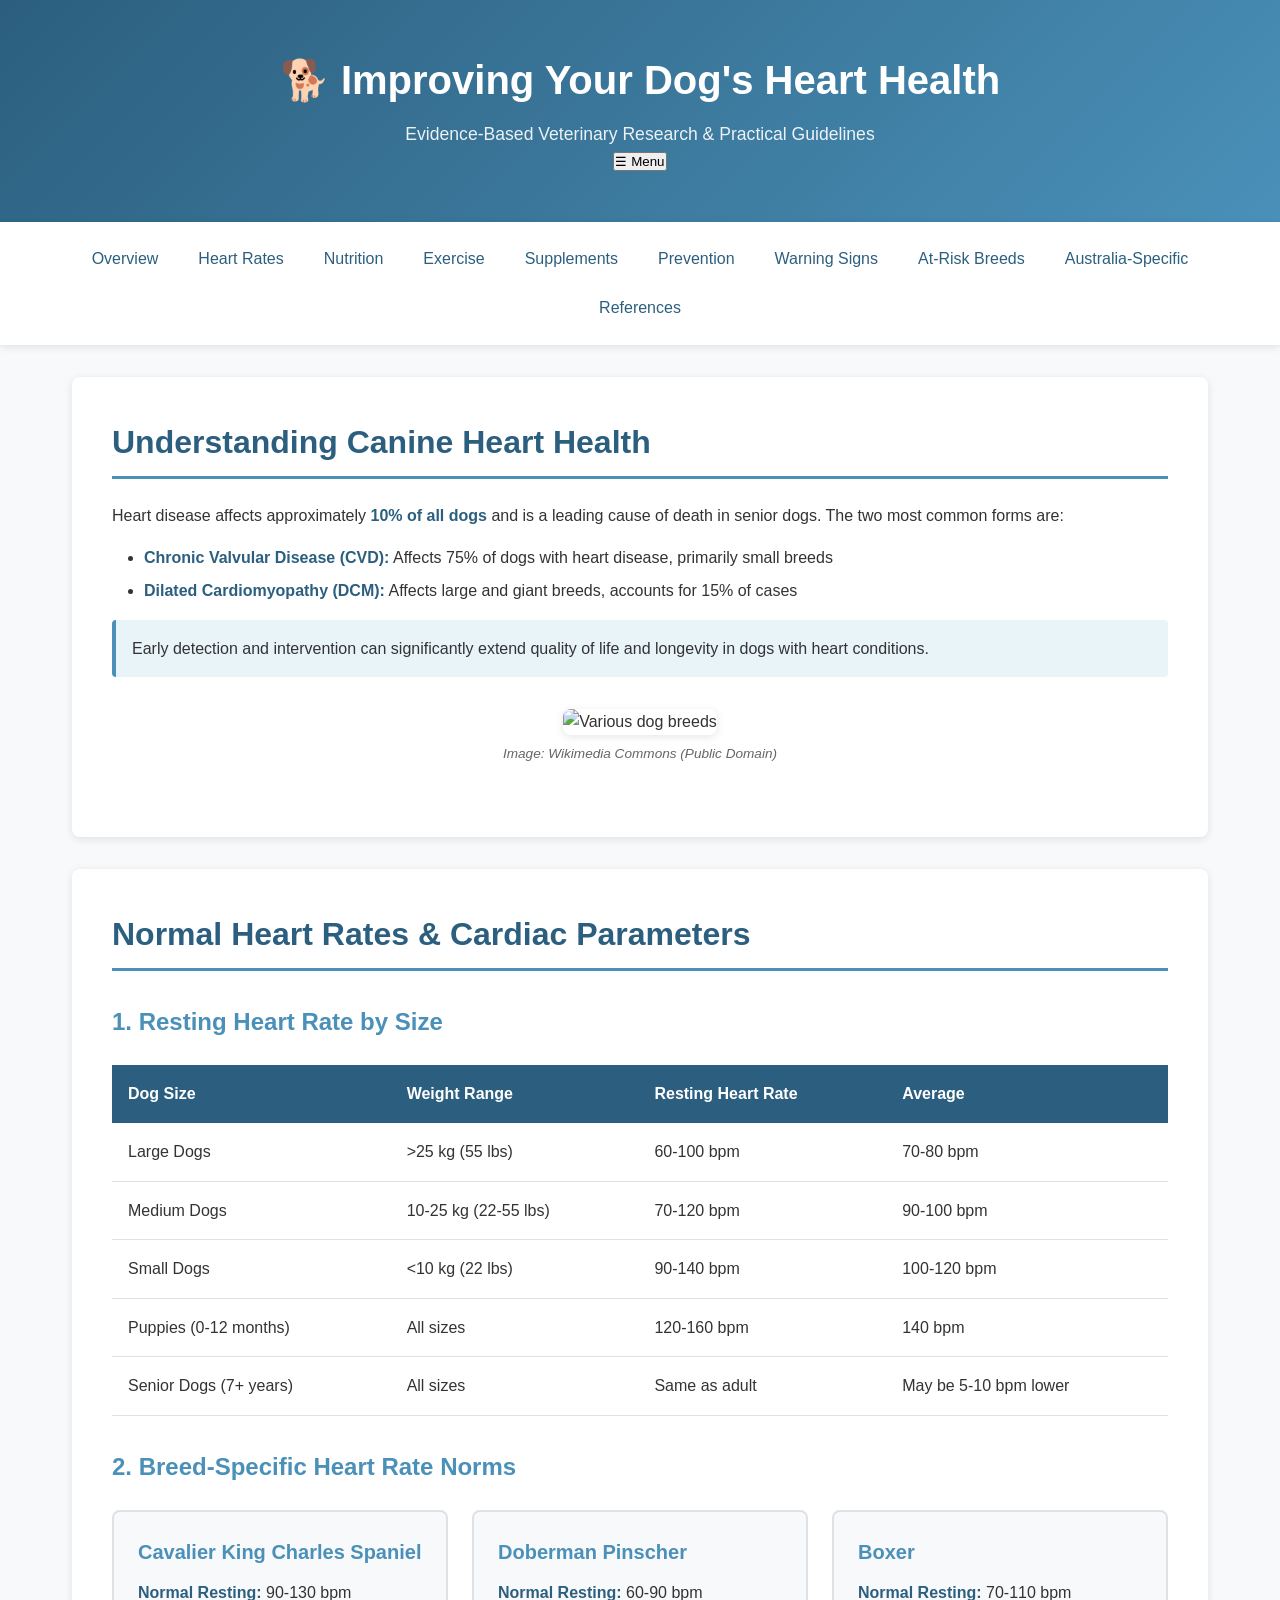
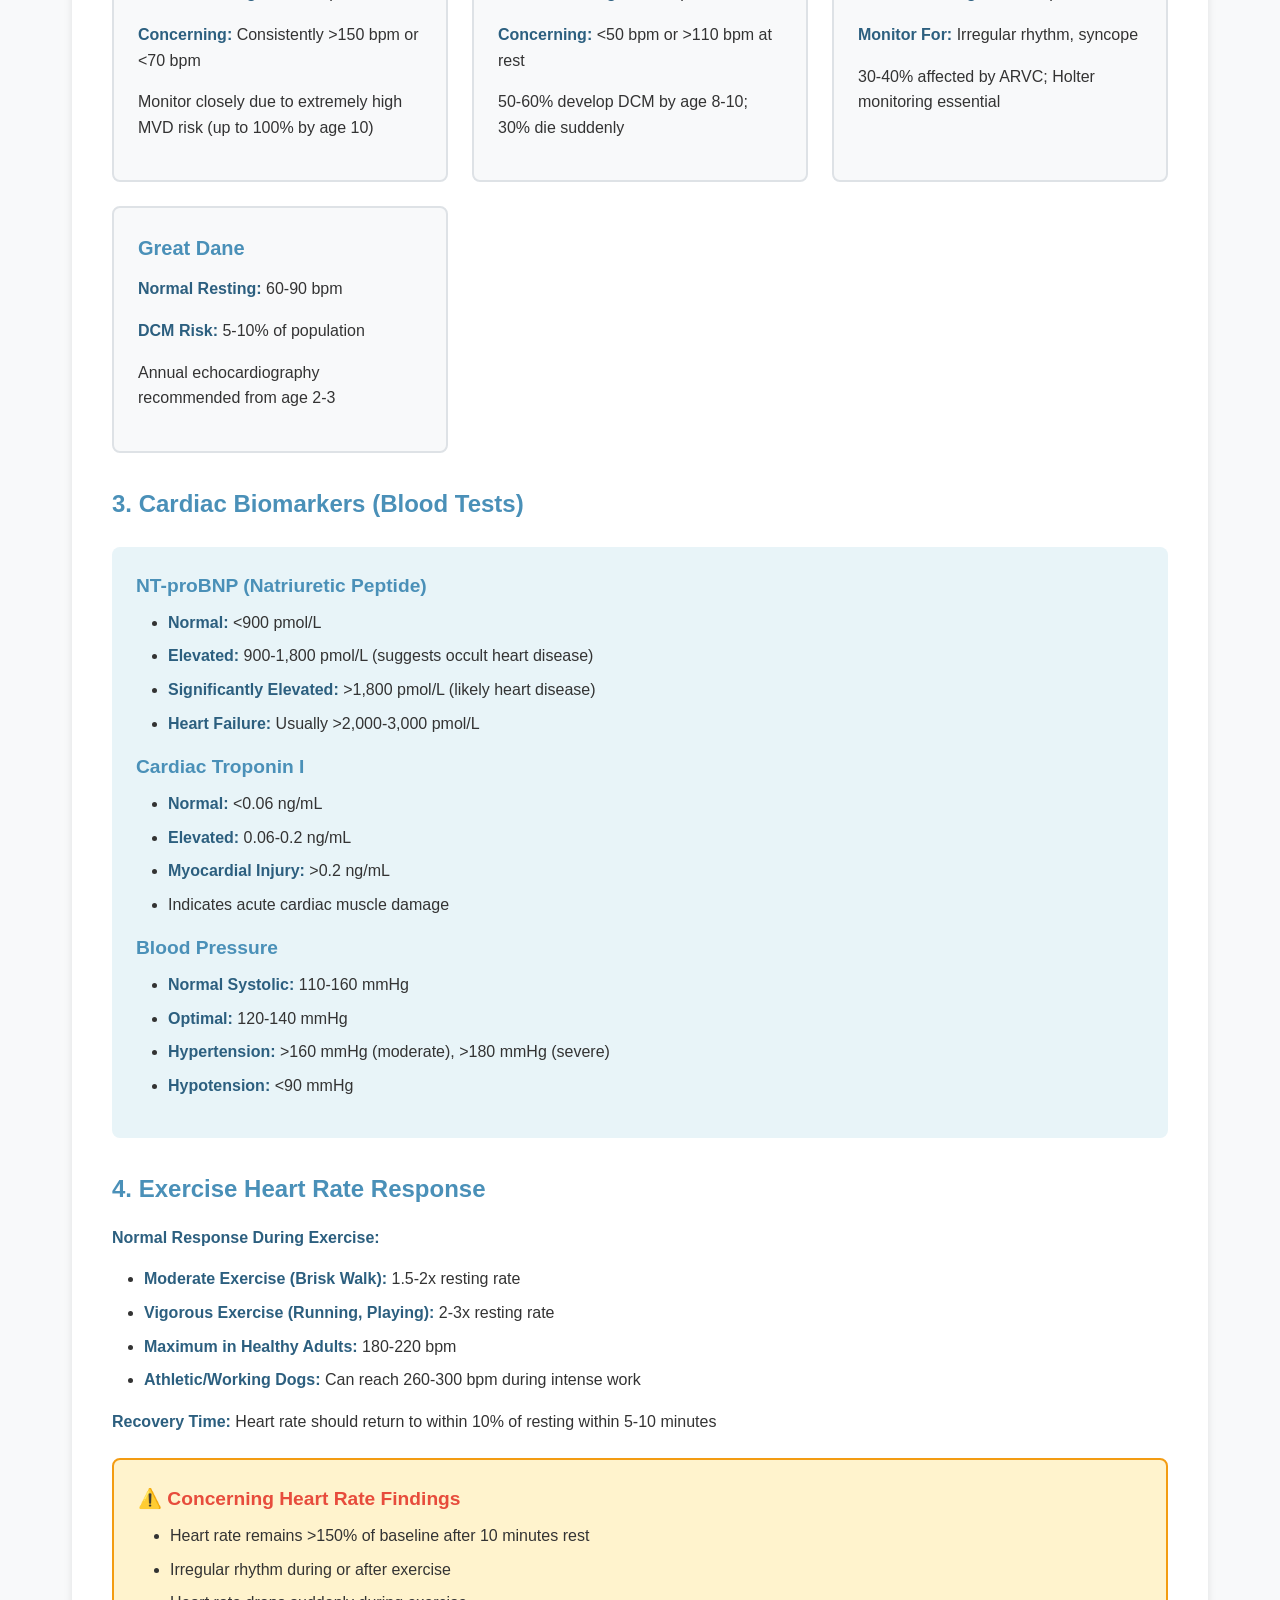
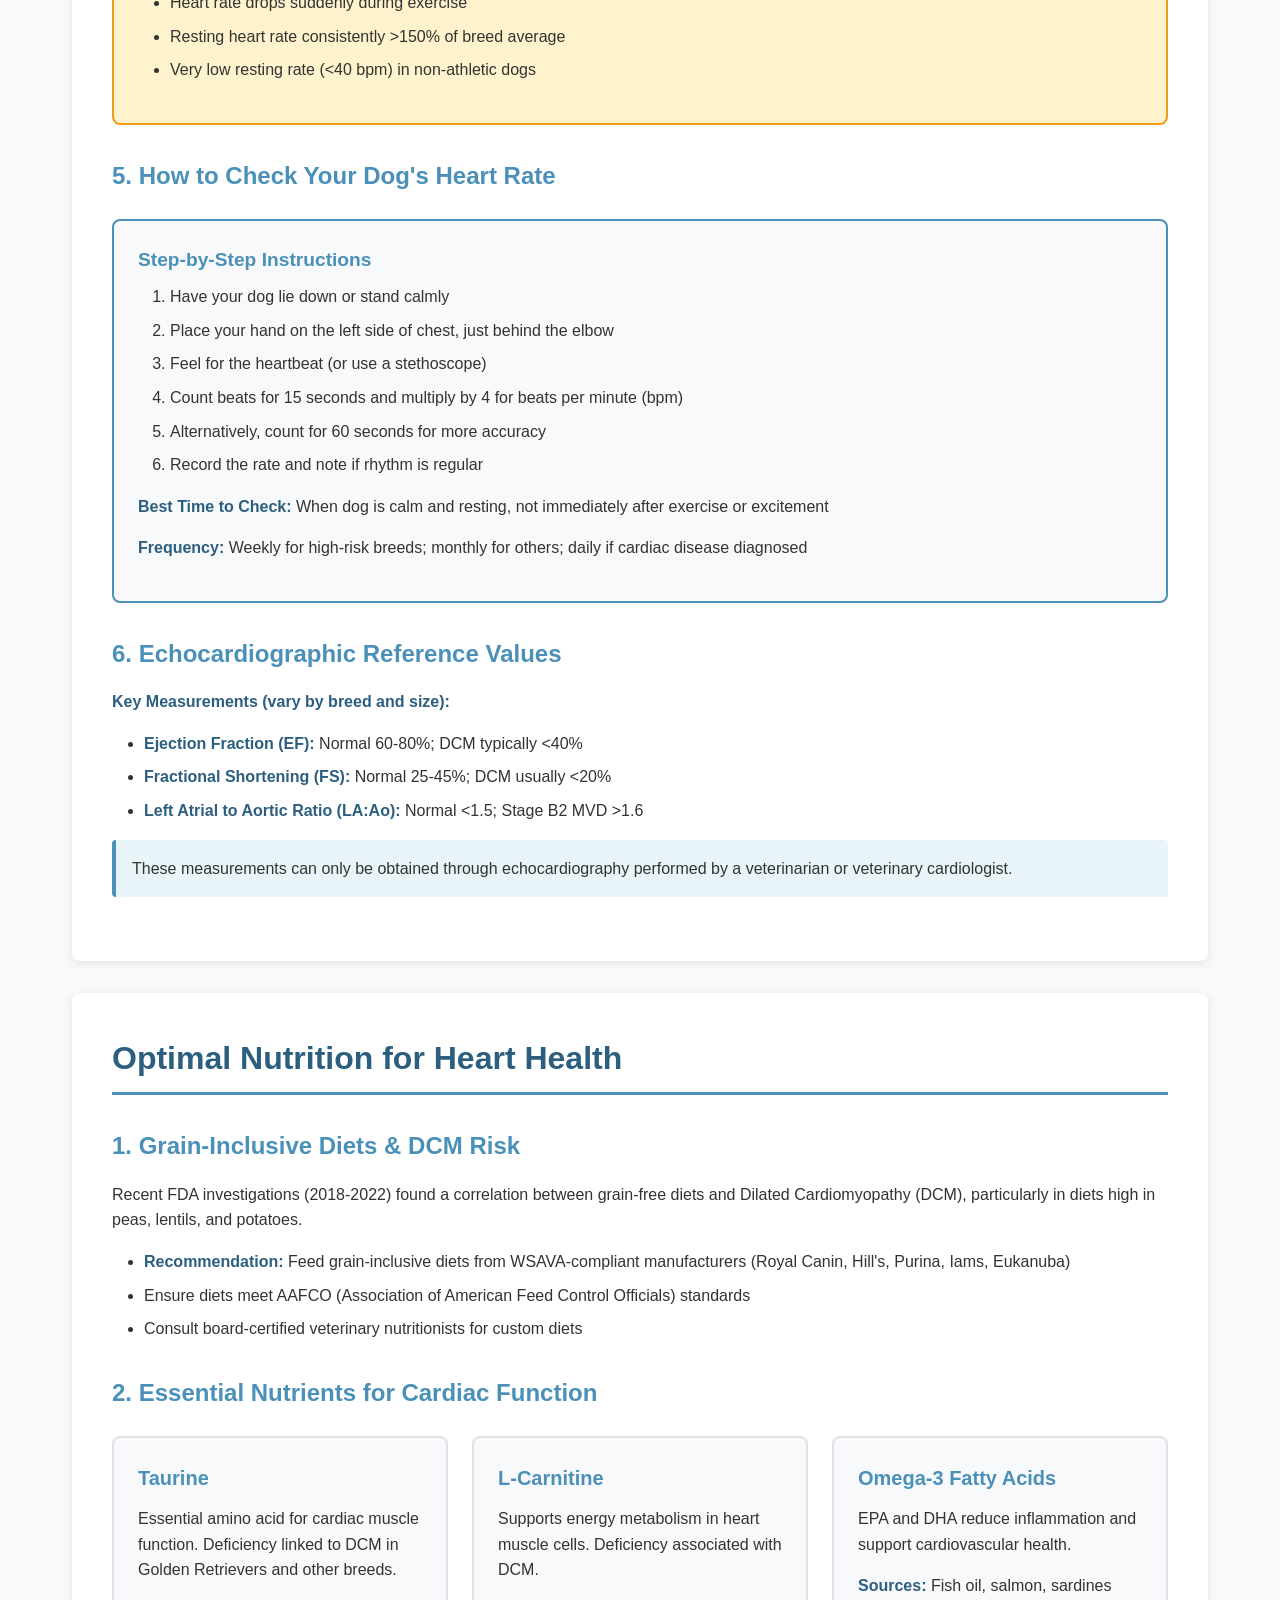
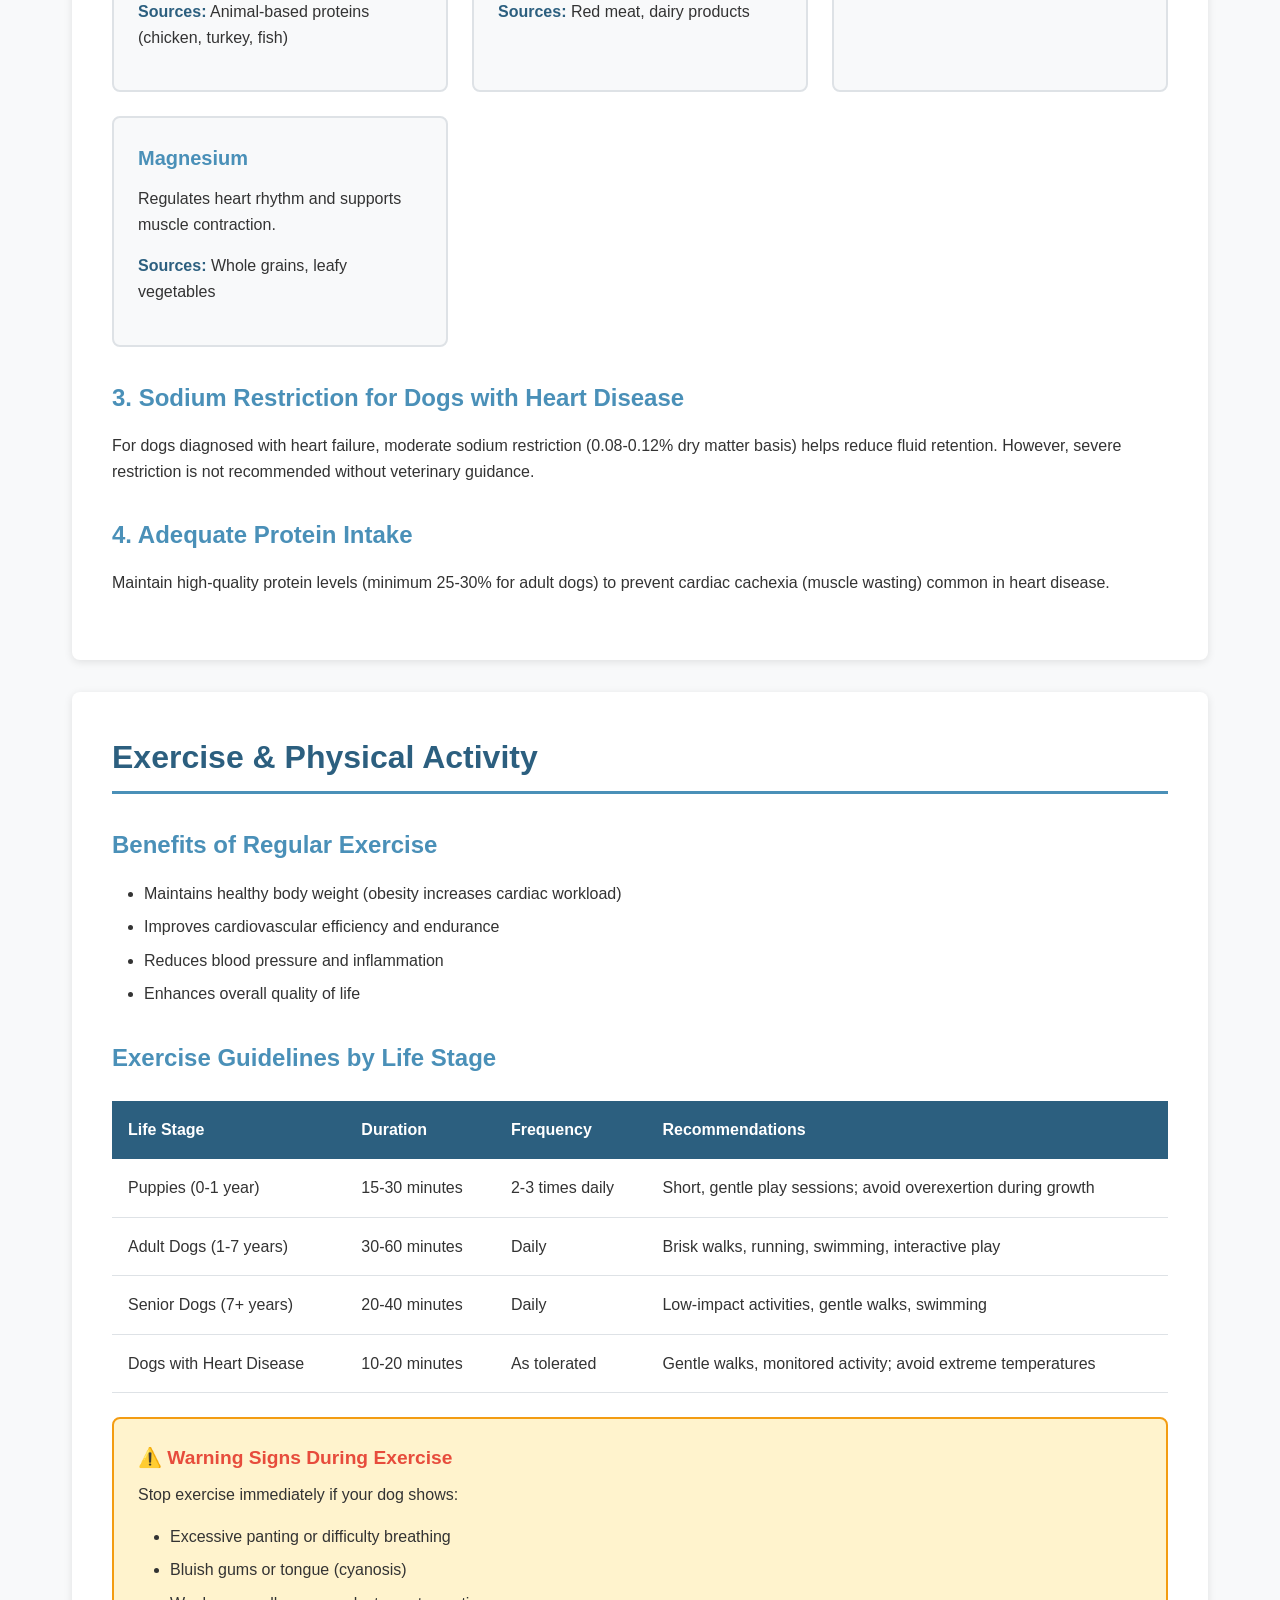
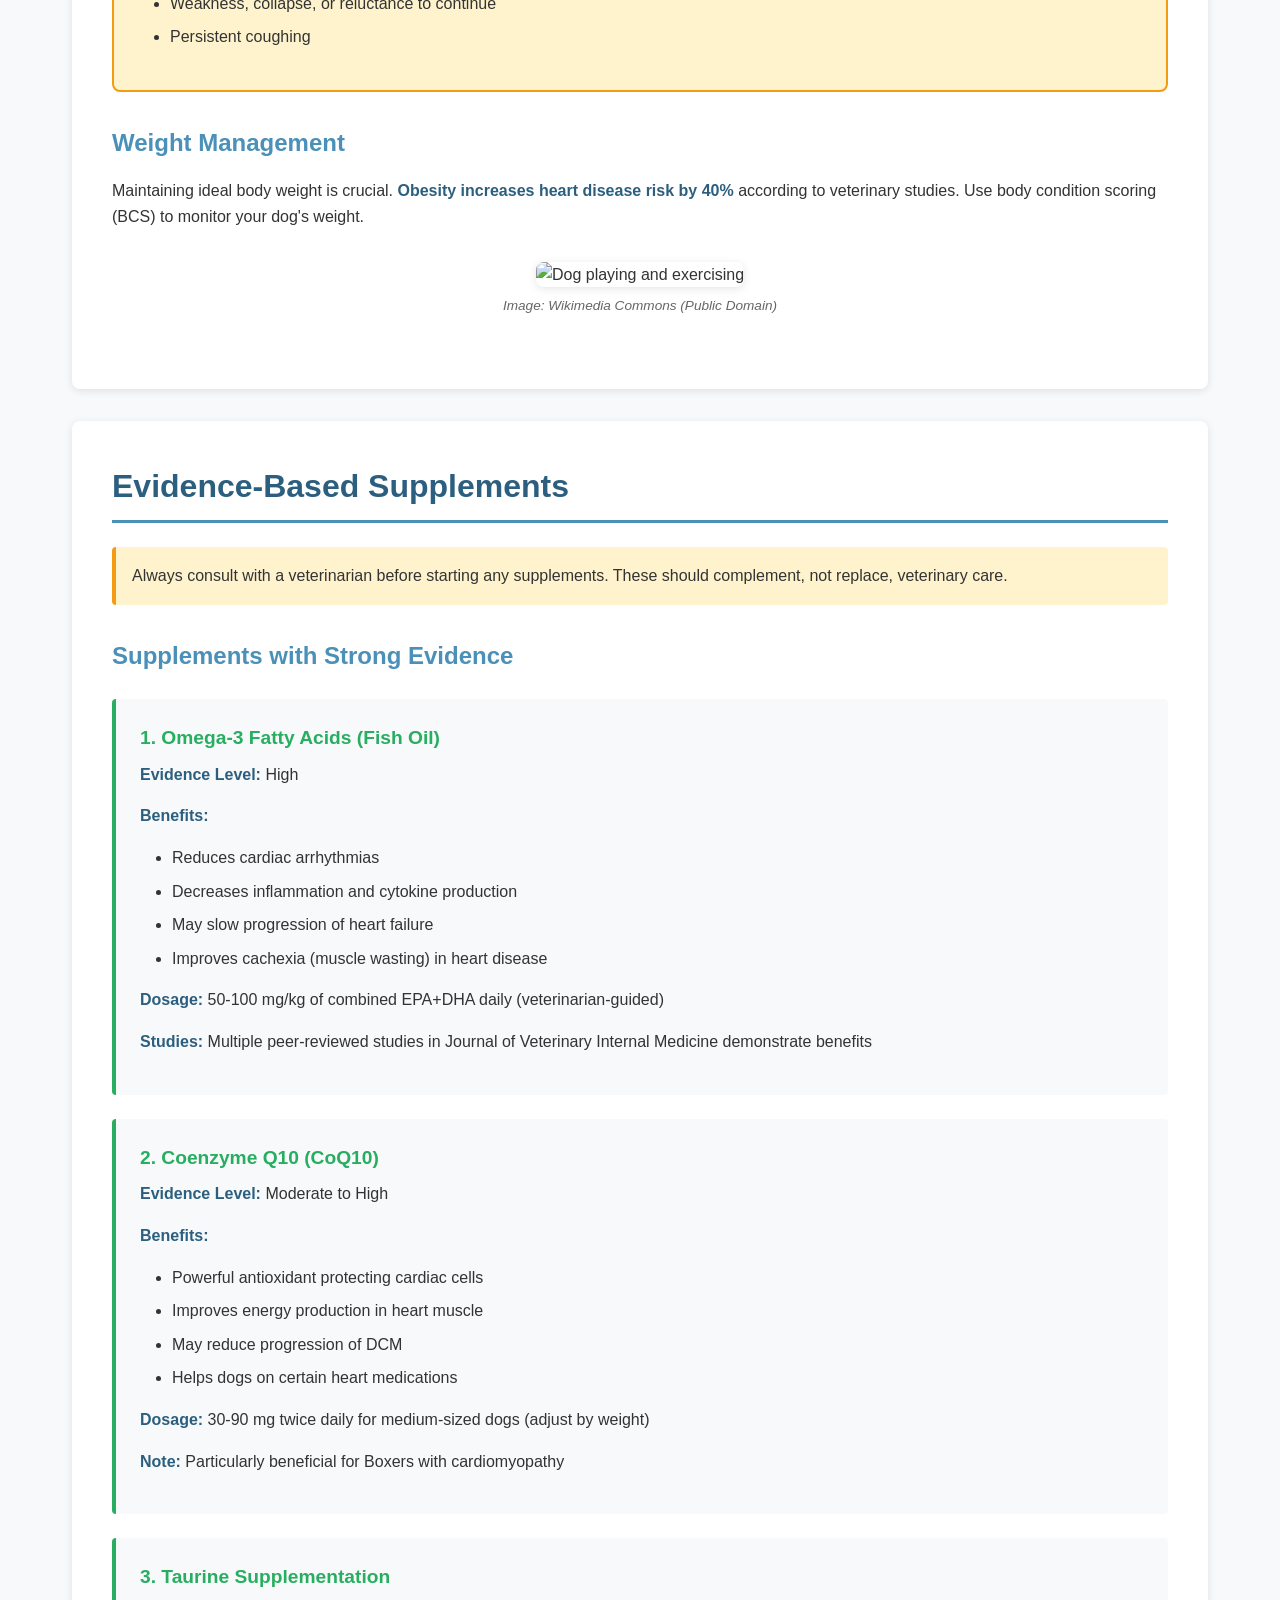
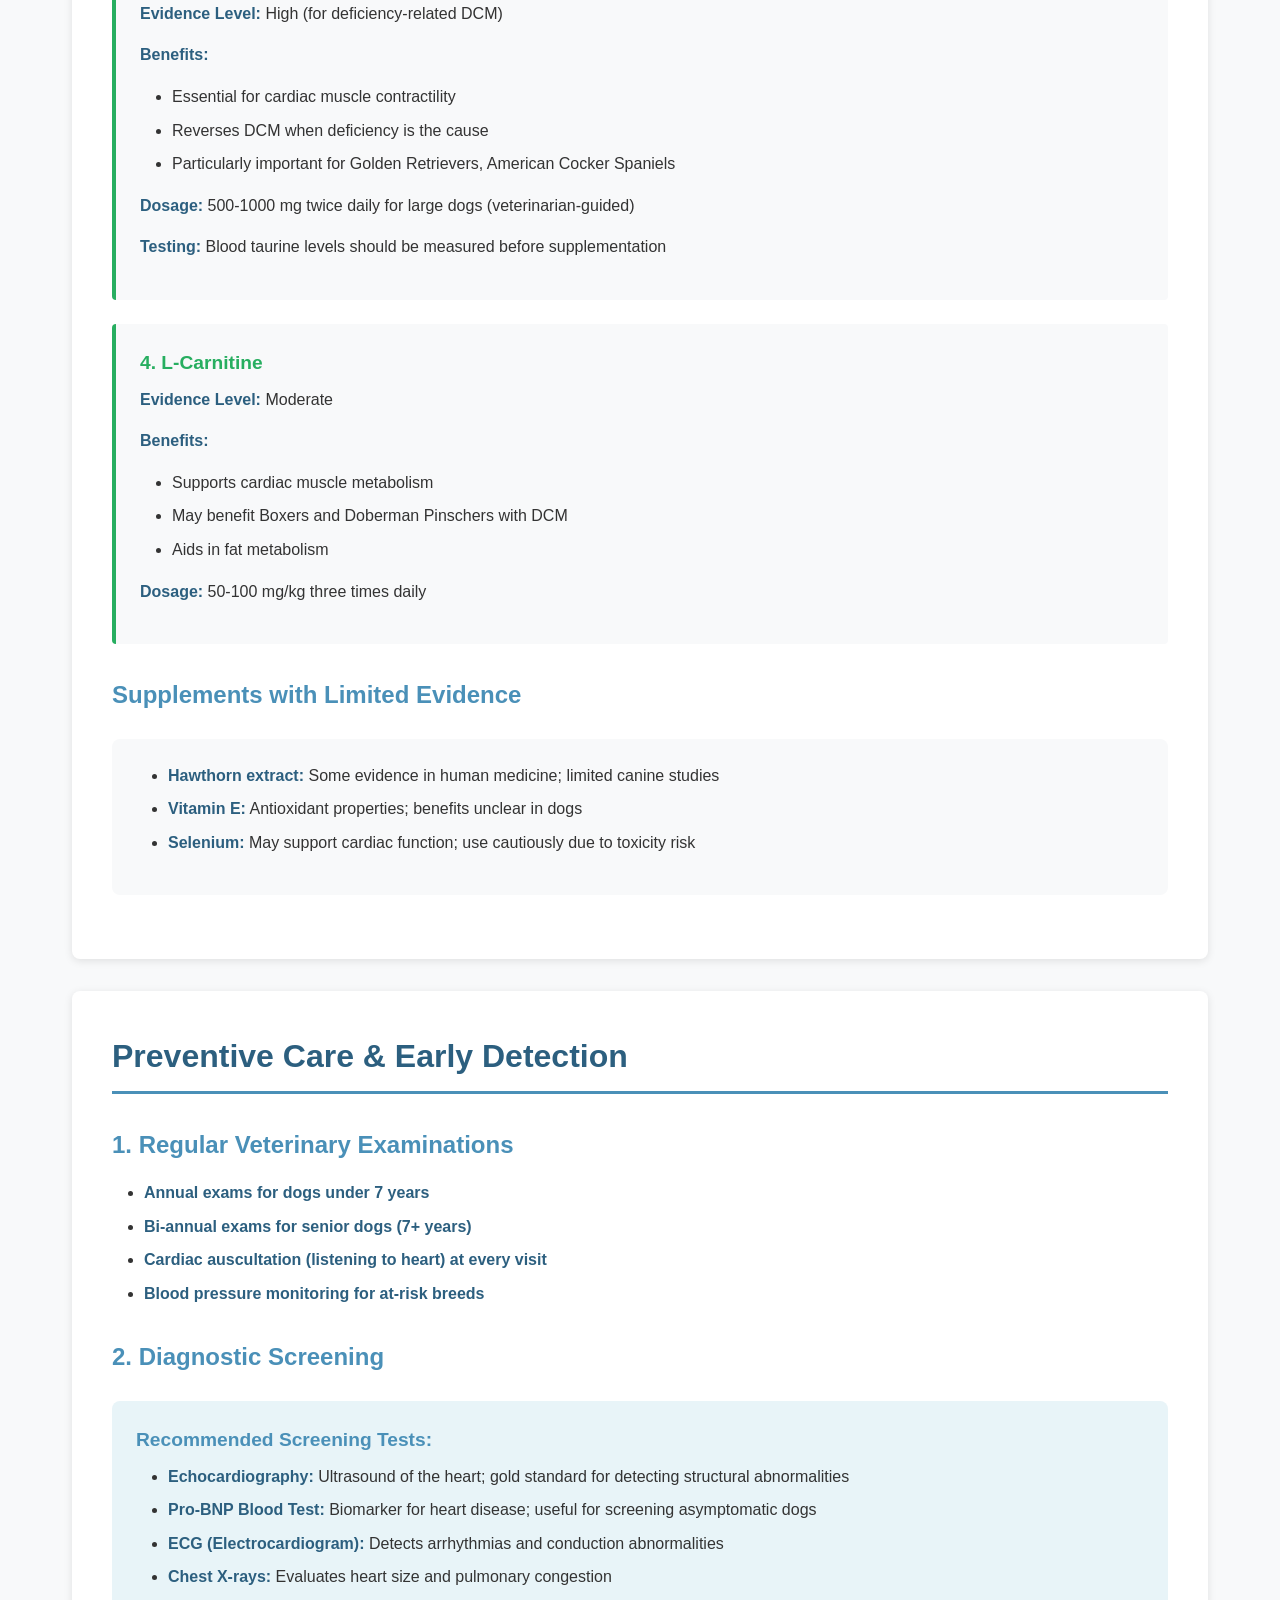
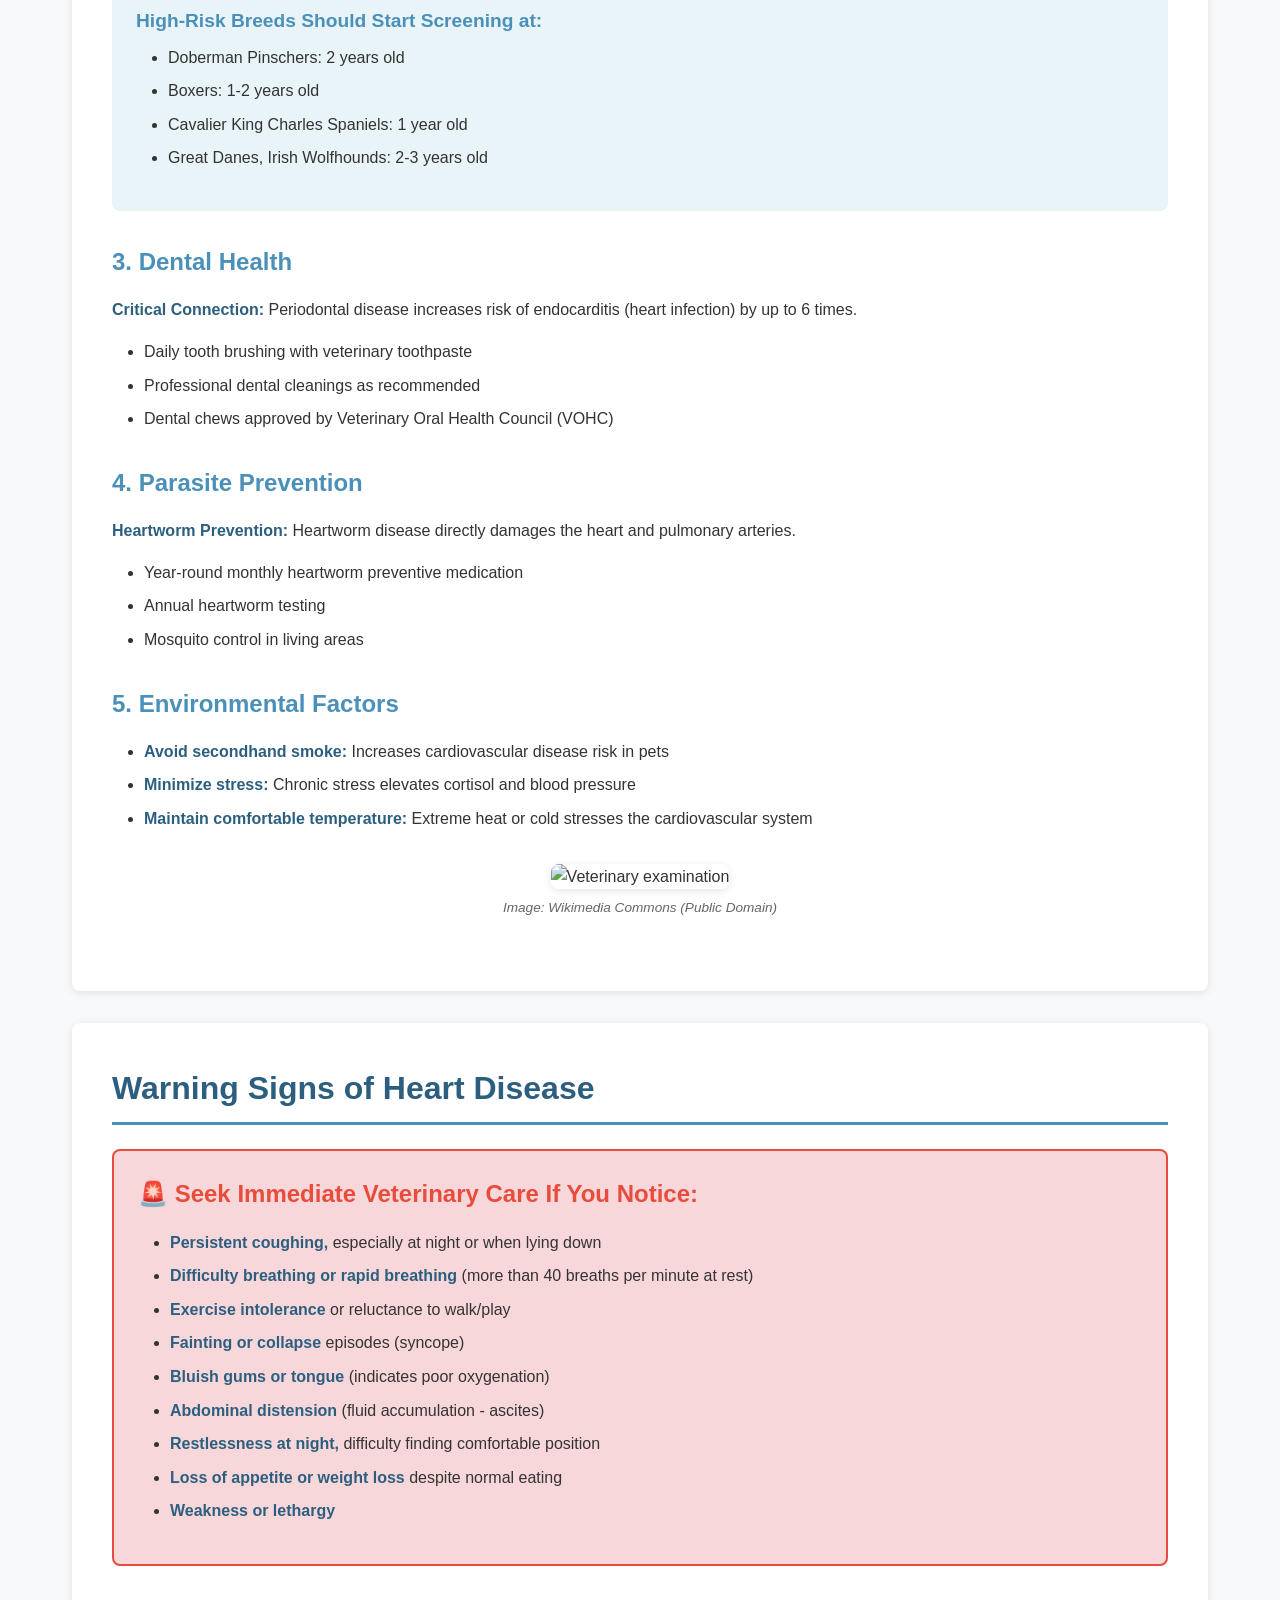
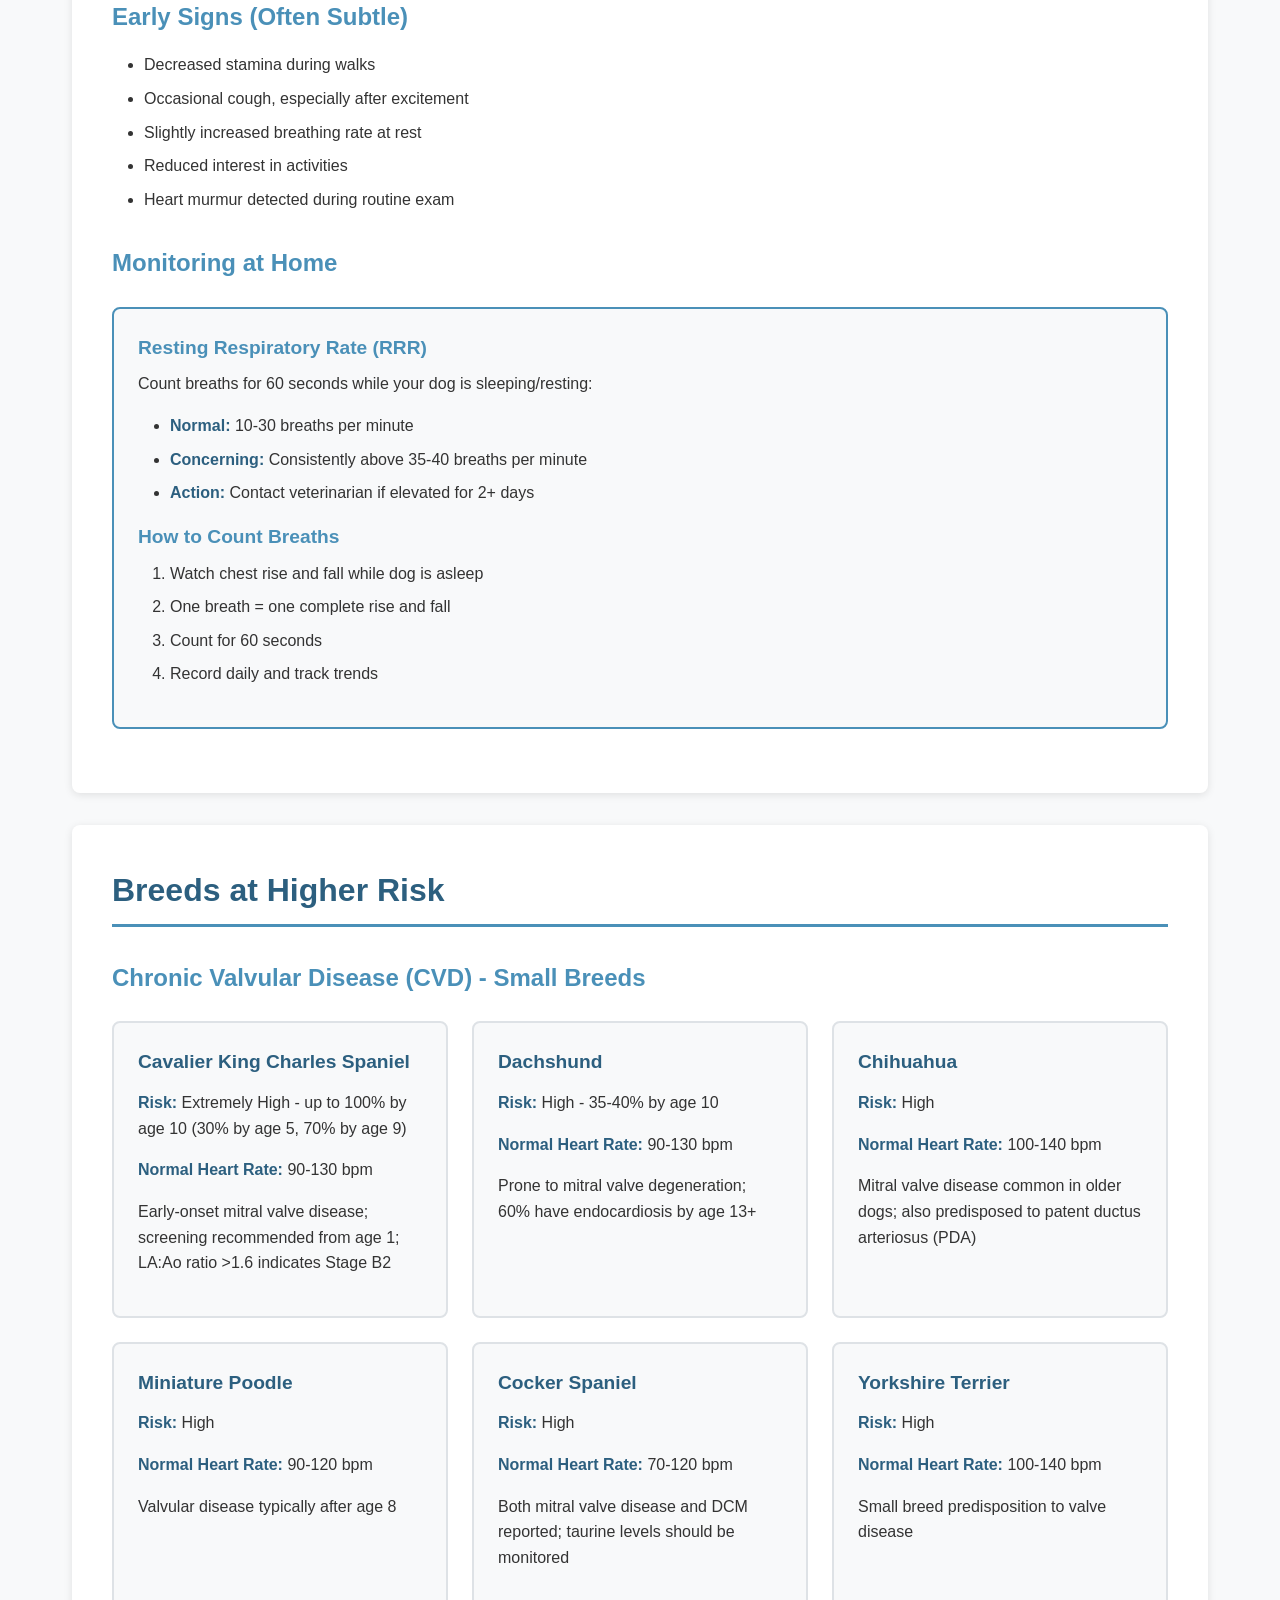
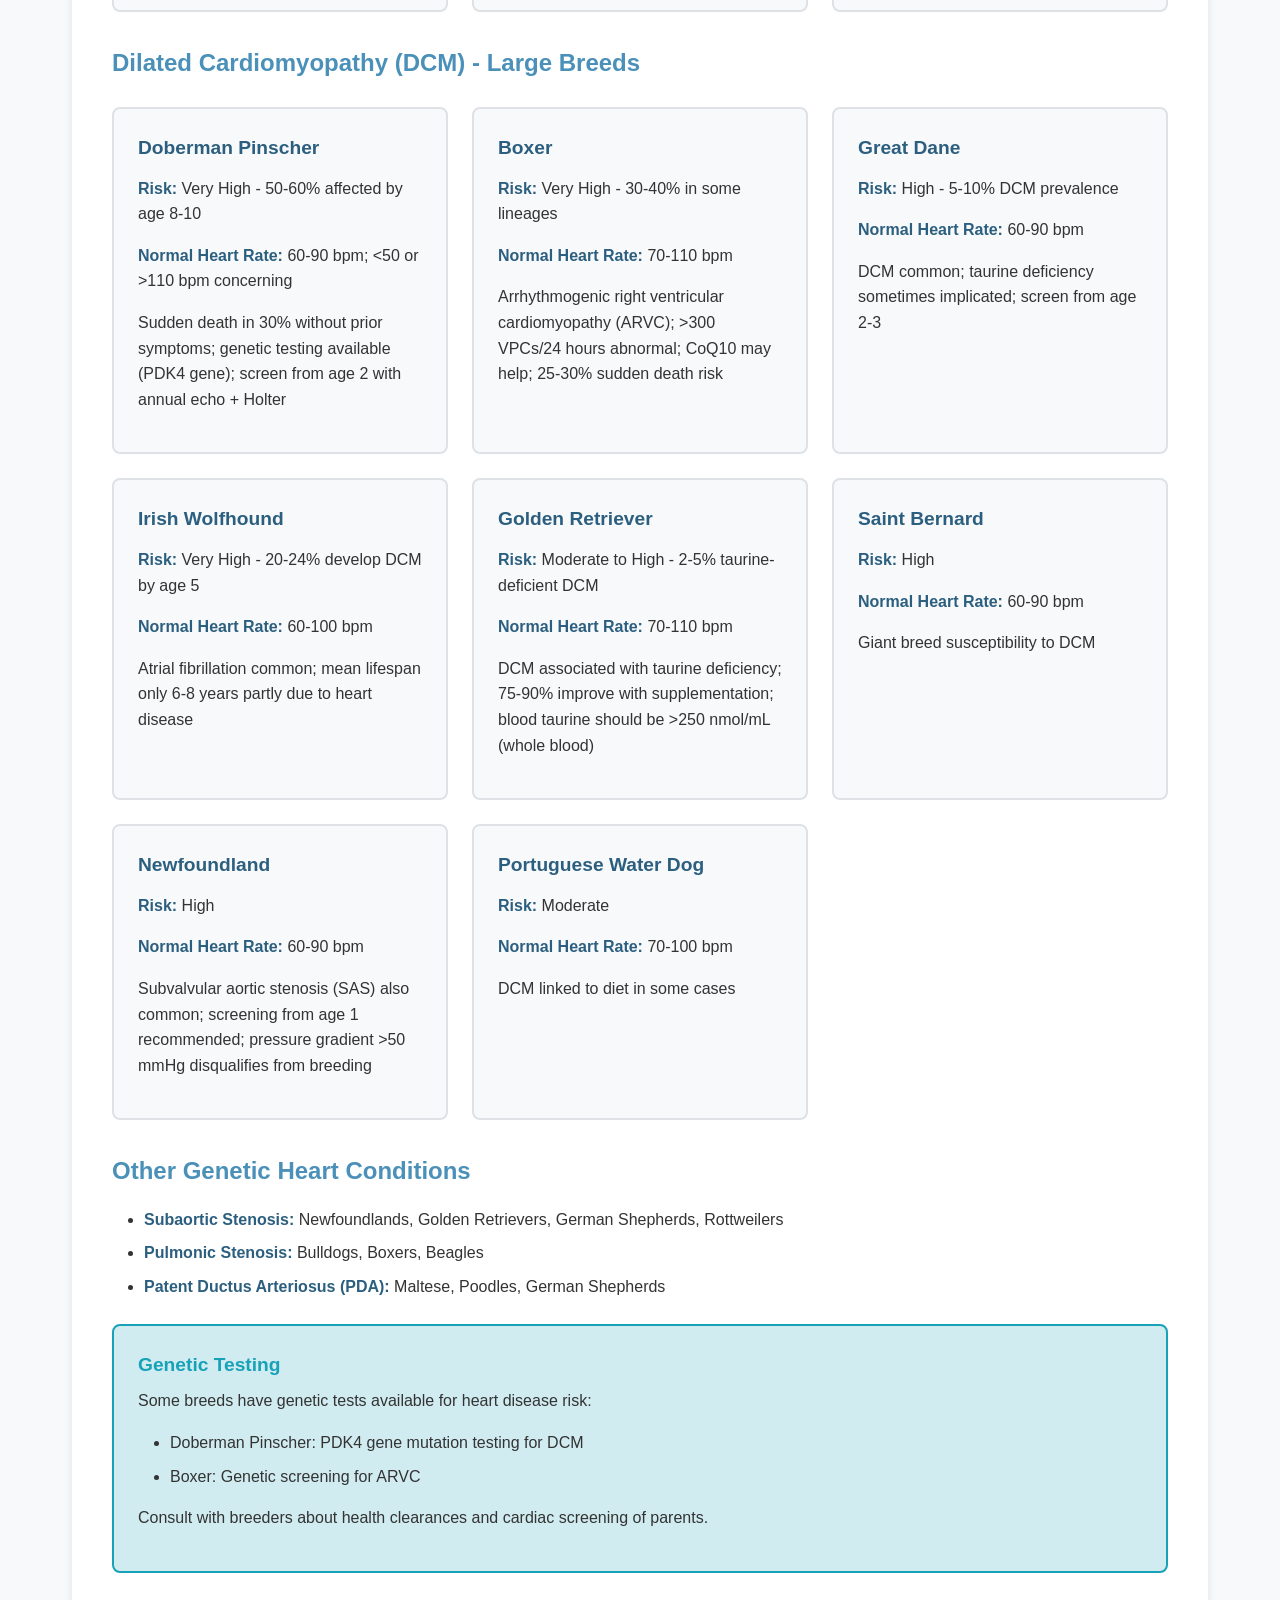
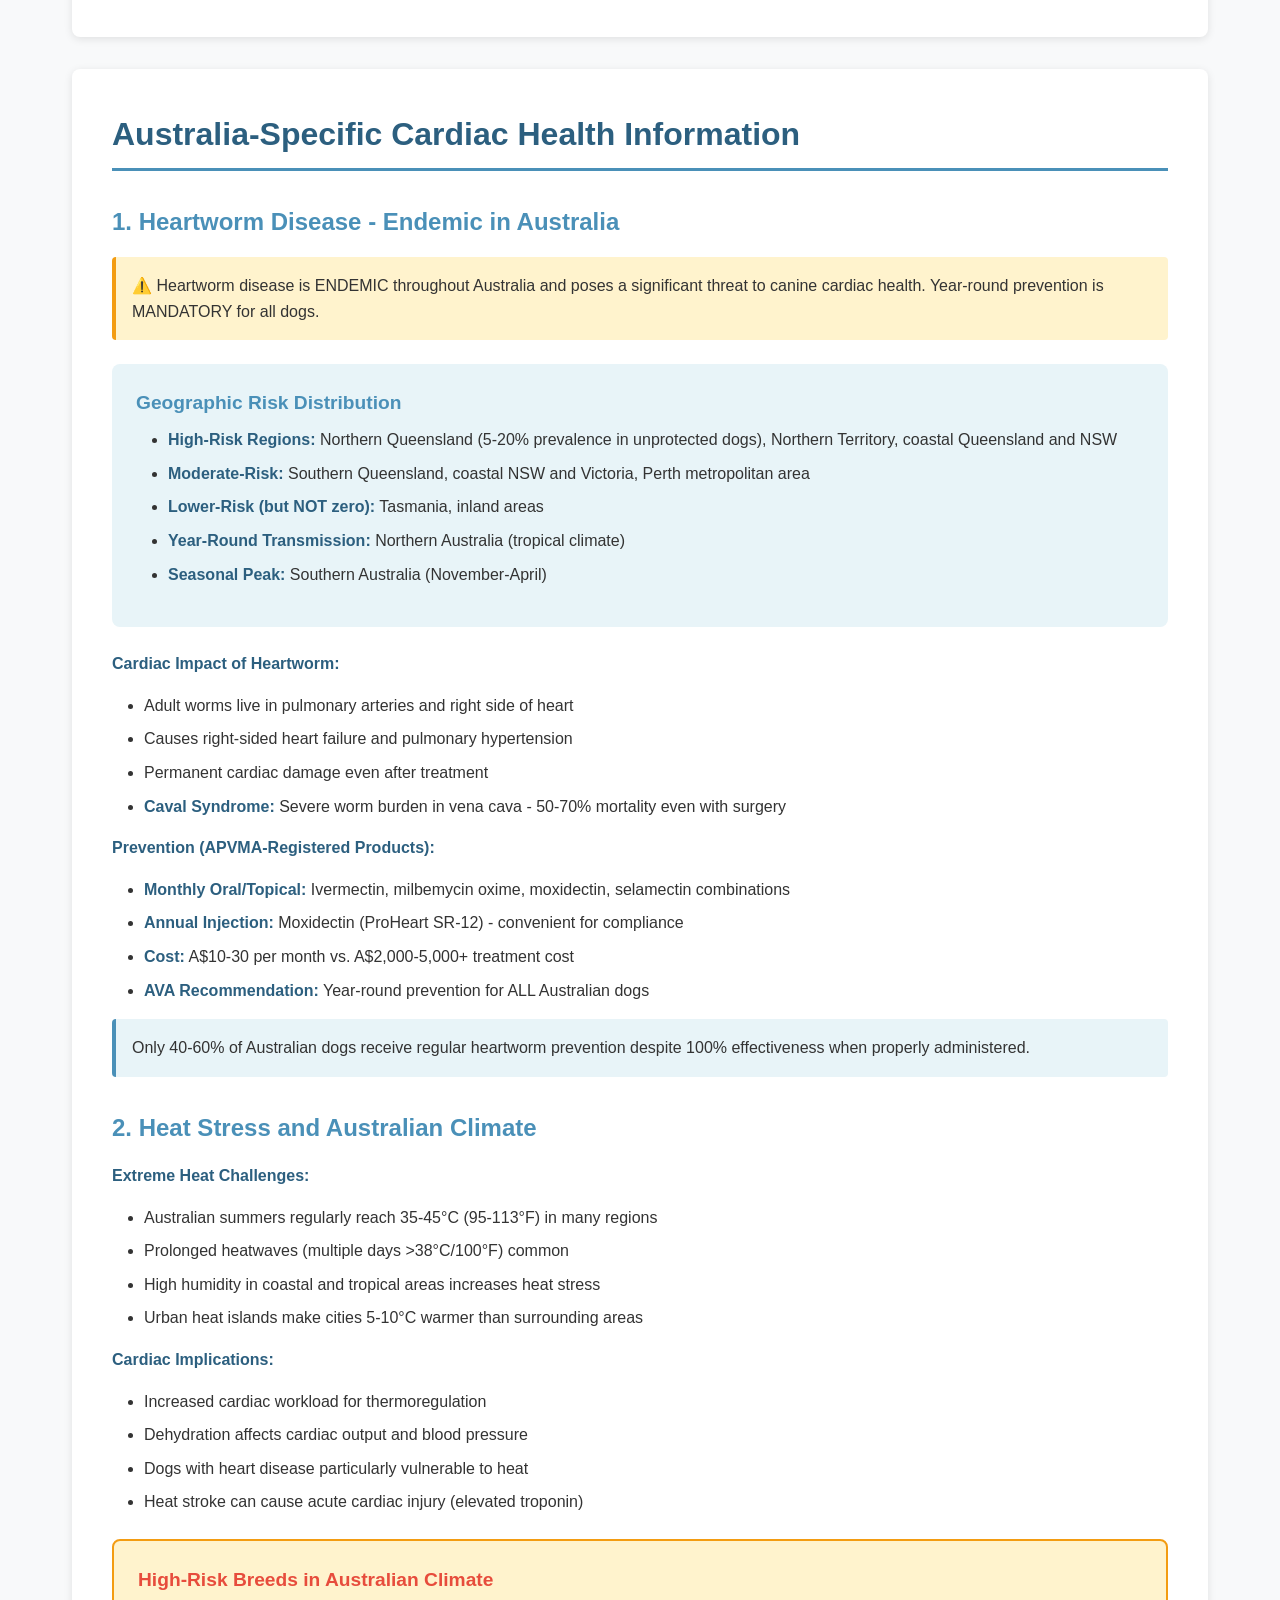
==== commit 815ac950: "Add collapsible mobile menu and fix missing styles for dog nutrition Co-authored-by: coder-bat <4371" ====
--- a/dog-heart-health/index.html
+++ b/dog-heart-health/index.html
@@ -10,9 +10,12 @@
     <header>
         <h1>🐕 Improving Your Dog's Heart Health</h1>
         <p class="subtitle">Evidence-Based Veterinary Research & Practical Guidelines</p>
+        <button class="menu-toggle" id="menuToggle" aria-label="Toggle navigation menu">
+            ☰ Menu
+        </button>
     </header>
 
-    <nav>
+    <nav id="navMenu">
         <a href="#overview">Overview</a>
         <a href="#heart-rates">Heart Rates</a>
         <a href="#nutrition">Nutrition</a>
@@ -924,5 +927,29 @@
             <p class="small-print">All medical decisions should be made in consultation with a licensed veterinarian. This resource does not constitute veterinary medical advice.</p>
         </div>
     </footer>
+
+    <script>
+        // Mobile menu toggle
+        const menuToggle = document.getElementById('menuToggle');
+        const navMenu = document.getElementById('navMenu');
+        
+        menuToggle.addEventListener('click', function() {
+            navMenu.classList.toggle('active');
+            menuToggle.classList.toggle('active');
+            menuToggle.textContent = navMenu.classList.contains('active') ? '✕ Close' : '☰ Menu';
+        });
+
+        // Close menu when clicking on a link (mobile only)
+        const navLinks = navMenu.querySelectorAll('a');
+        navLinks.forEach(link => {
+            link.addEventListener('click', function() {
+                if (window.innerWidth <= 768) {
+                    navMenu.classList.remove('active');
+                    menuToggle.classList.remove('active');
+                    menuToggle.textContent = '☰ Menu';
+                }
+            });
+        });
+    </script>
 </body>
 </html>
